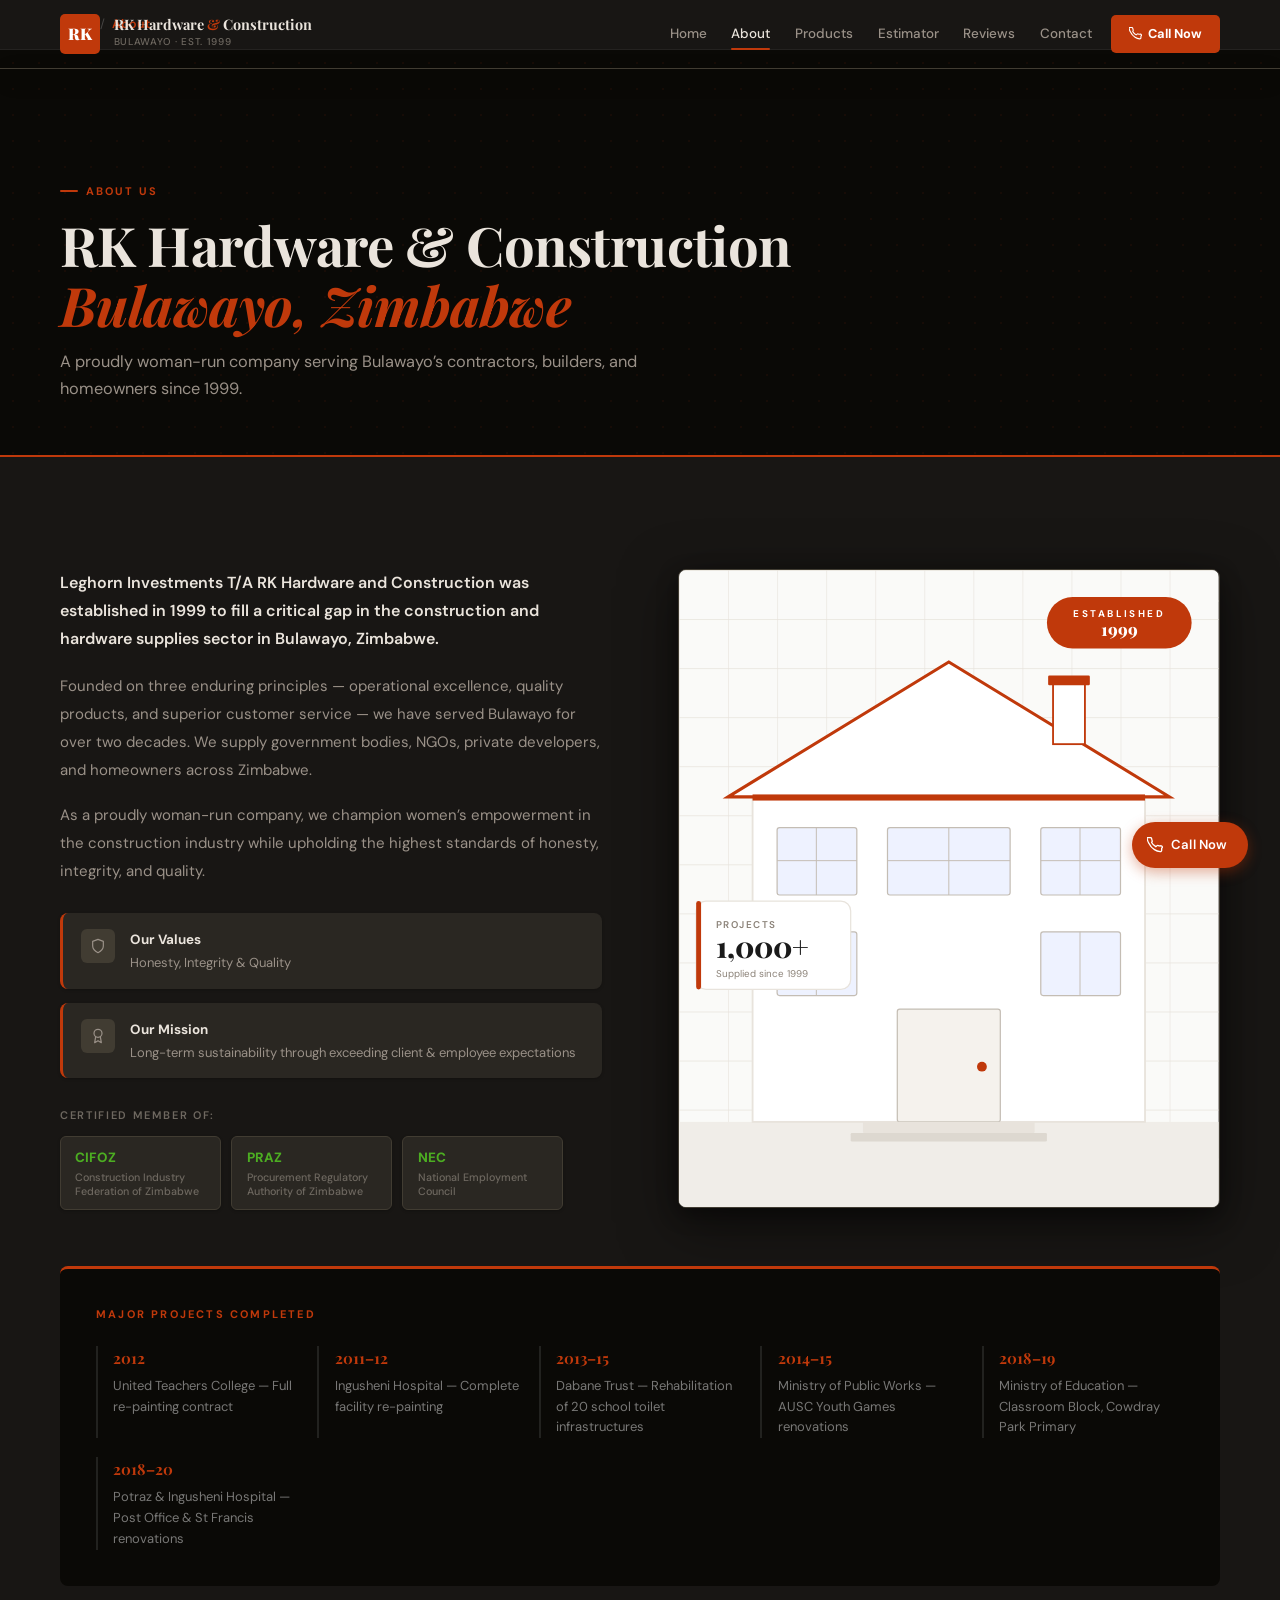
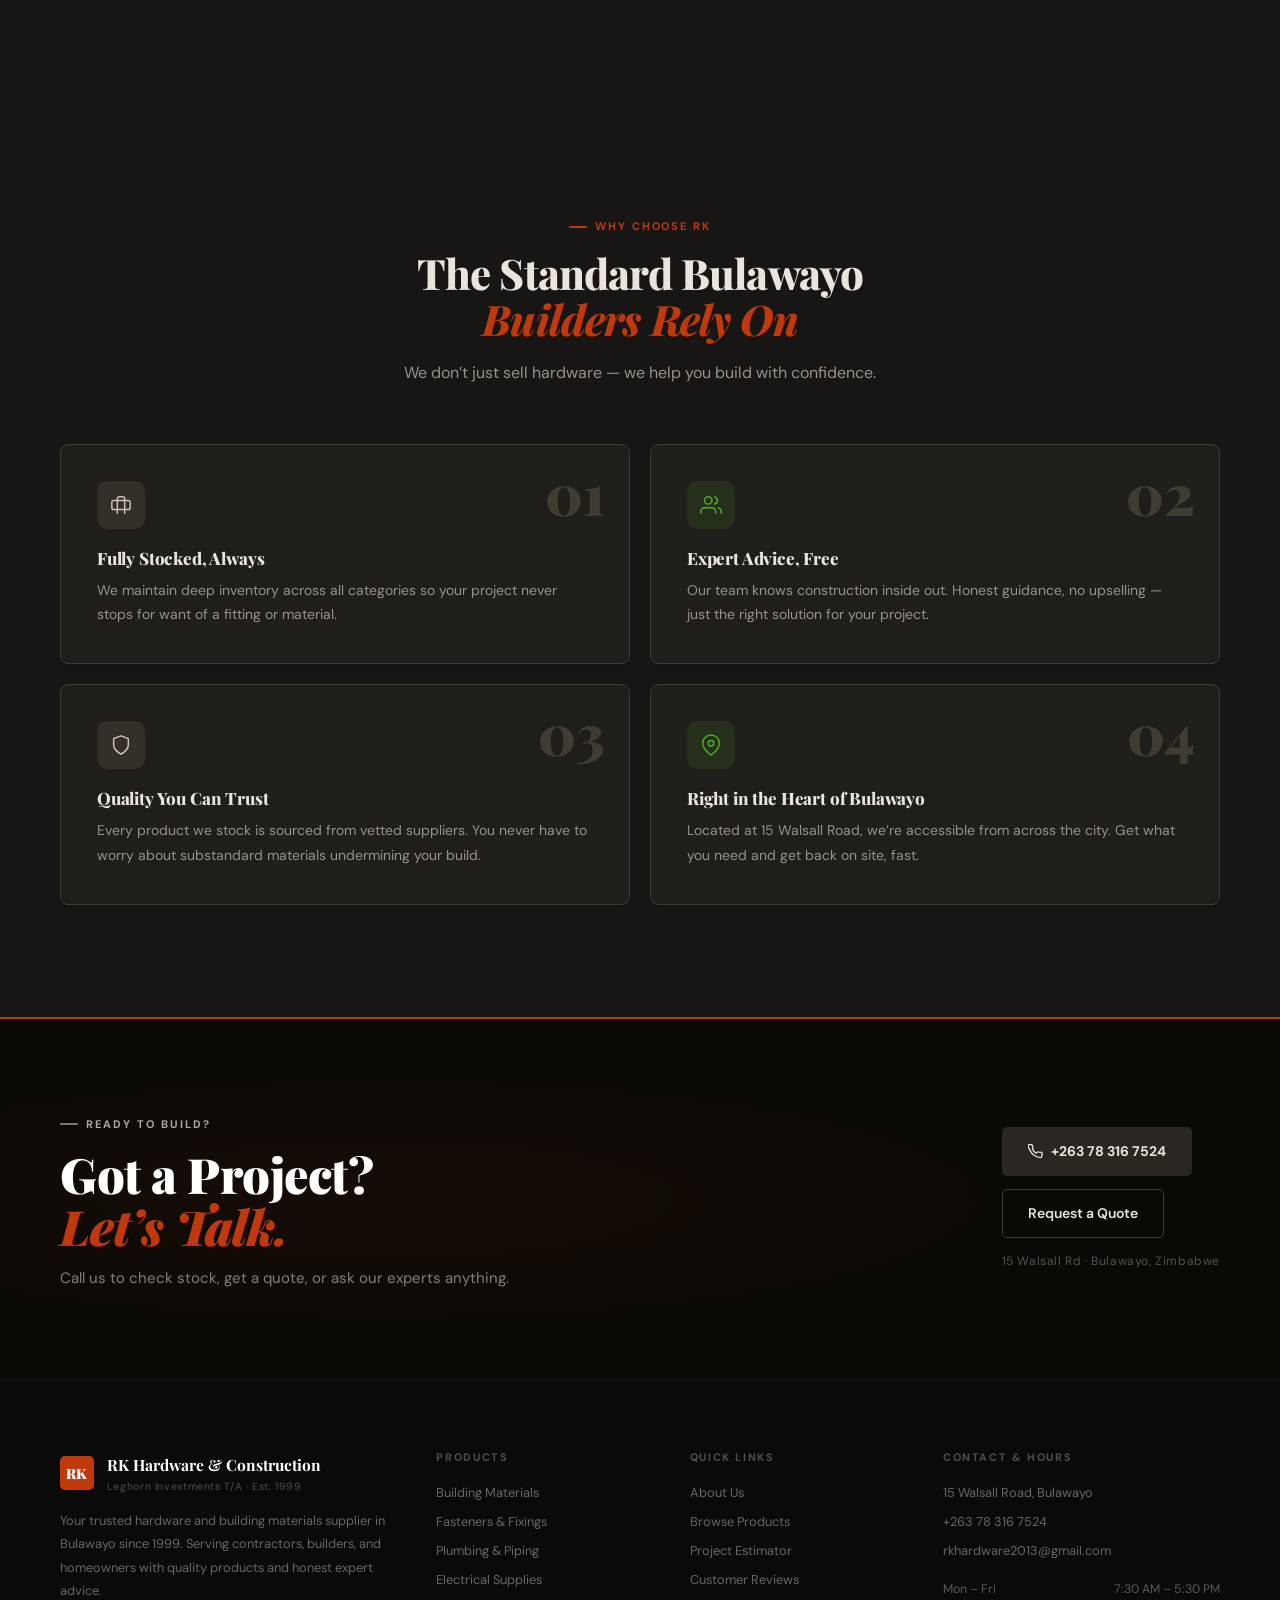
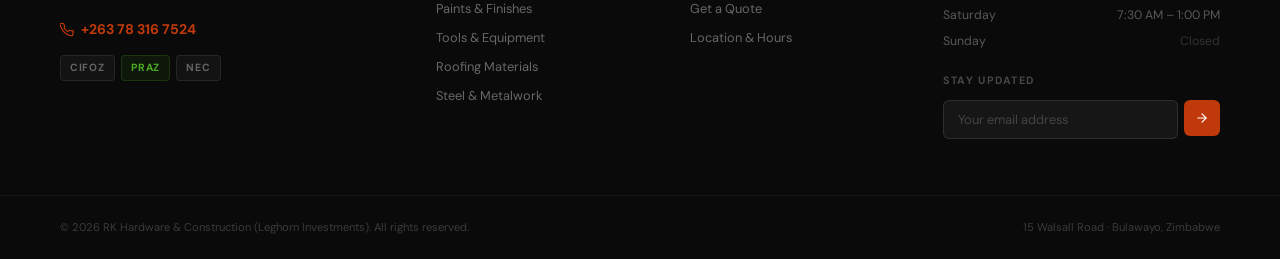
==== about.html @ 84815e79 "Add files via upload" ====
<!DOCTYPE html>
<html lang="en">
<head>
<meta charset="UTF-8">
<meta name="viewport" content="width=device-width, initial-scale=1.0">
<title>About Us | RK Hardware &amp; Construction — Bulawayo</title>
<meta name="description" content="Established in 1999, RK Hardware &amp; Construction is a proudly woman-run hardware supplier serving Bulawayo, Zimbabwe with honesty, integrity, and quality.">
<meta name="keywords" content="RK Hardware history, Leghorn Investments Bulawayo, woman-run hardware Zimbabwe, CIFOZ member, PRAZ registered, Bulawayo construction supplier">
<link rel="canonical" href="https://rkhardware.co.zw/about.html">
<meta name="robots" content="index, follow">
<meta name="theme-color" content="#0A0906">

<meta property="og:title" content="About Us | RK Hardware &amp; Construction">
<meta property="og:description" content="Established in 1999, a proudly woman-run hardware supplier serving Bulawayo with honesty, integrity, and quality.">
<meta property="og:type" content="website">
<meta property="og:url" content="https://rkhardware.co.zw/about.html">
<meta property="og:image" content="https://rkhardware.co.zw/og-image.jpg">
<meta property="og:image:width" content="1200">
<meta property="og:image:height" content="630">
<meta property="og:locale" content="en_ZW">
<meta property="og:site_name" content="RK Hardware &amp; Construction">

<meta name="twitter:card" content="summary_large_image">
<meta name="twitter:title" content="About Us | RK Hardware &amp; Construction">
<meta name="twitter:description" content="Established in 1999, serving Bulawayo with honesty, integrity, and quality.">
<meta name="twitter:image" content="https://rkhardware.co.zw/og-image.jpg">

<meta name="geo.region" content="ZW-BU">
<meta name="geo.placename" content="Bulawayo">
<meta name="geo.position" content="-20.1655;28.5761">
<meta name="ICBM" content="-20.1655, 28.5761">

<link rel="icon" type="image/x-icon" href="favicon.ico">
<link rel="icon" type="image/png" sizes="16x16" href="favicon-16.png">
<link rel="icon" type="image/png" sizes="32x32" href="favicon-32.png">
<link rel="apple-touch-icon" sizes="180x180" href="apple-touch-icon.png">

<link rel="preconnect" href="https://fonts.googleapis.com">
<link rel="preconnect" href="https://fonts.gstatic.com" crossorigin>
<link href="https://fonts.googleapis.com/css2?family=Playfair+Display:ital,wght@0,700;0,800;0,900;1,700&family=DM+Sans:opsz,wght@9..40,400;9..40,500;9..40,600;9..40,700&display=swap" rel="stylesheet">
<link rel="stylesheet" href="styles.css">

<script type="application/ld+json">
{
  "@context": "https://schema.org",
  "@type": "AboutPage",
  "name": "About RK Hardware & Construction",
  "url": "https://rkhardware.co.zw/about.html",
  "mainEntity": {
    "@type": "HomeAndConstructionBusiness",
    "name": "RK Hardware & Construction",
    "foundingDate": "1999",
    "address": { "@type": "PostalAddress", "streetAddress": "15 Walsall Road", "addressLocality": "Bulawayo", "addressCountry": "ZW" }
  }
}
</script>
<script type="application/ld+json">
{
  "@context": "https://schema.org",
  "@type": "BreadcrumbList",
  "itemListElement": [
    { "@type": "ListItem", "position": 1, "name": "Home", "item": "https://rkhardware.co.zw/index.html" },
    { "@type": "ListItem", "position": 2, "name": "About", "item": "https://rkhardware.co.zw/about.html" }
  ]
}
</script>
</head>
<body>

<a href="#main" class="skip-link">Skip to main content</a>
<div class="scroll-progress" id="scrollProgress" aria-hidden="true"></div>

<a href="tel:+263783167524" class="float-btn" id="floatBtn" aria-label="Call RK Hardware">
  <svg viewBox="0 0 24 24" fill="none" stroke="currentColor" stroke-width="2" stroke-linecap="round" stroke-linejoin="round" aria-hidden="true"><path d="M22 16.92v3a2 2 0 01-2.18 2 19.79 19.79 0 01-8.63-3.07A19.5 19.5 0 013.07 9.81a19.79 19.79 0 01-3.07-8.68A2 2 0 012 .9h3a2 2 0 012 1.72c.127.96.361 1.903.7 2.81a2 2 0 01-.45 2.11L6.91 8.27a16 16 0 006.29 6.29l1.63-1.34a2 2 0 012.11-.45c.907.339 1.85.573 2.81.7A2 2 0 0122 16.92z"/></svg>
  <span>Call Now</span>
</a>

<nav id="navbar" aria-label="Main navigation">
  <div class="nav-inner">
    <a href="index.html" class="nav-logo">
      <div class="logo-mark">RK</div>
      <div class="logo-words">
        <span class="logo-name">RK Hardware <em>&amp;</em> Construction</span>
        <span class="logo-sub">Bulawayo &middot; Est. 1999</span>
      </div>
    </a>
    <div class="nav-links" role="list">
      <a href="index.html" class="nav-link">Home</a>
      <a href="about.html" class="nav-link active">About</a>
      <a href="products.html" class="nav-link">Products</a>
      <a href="estimator.html" class="nav-link">Estimator</a>
      <a href="testimonials.html" class="nav-link">Reviews</a>
      <a href="contact.html" class="nav-link">Contact</a>
      <a href="tel:+263783167524" class="nav-call">
        <svg viewBox="0 0 24 24" fill="none" stroke="currentColor" stroke-width="2" stroke-linecap="round" stroke-linejoin="round" aria-hidden="true"><path d="M22 16.92v3a2 2 0 01-2.18 2 19.79 19.79 0 01-8.63-3.07A19.5 19.5 0 013.07 9.81a19.79 19.79 0 01-3.07-8.68A2 2 0 012 .9h3a2 2 0 012 1.72c.127.96.361 1.903.7 2.81a2 2 0 01-.45 2.11L6.91 8.27a16 16 0 006.29 6.29l1.63-1.34a2 2 0 012.11-.45c.907.339 1.85.573 2.81.7A2 2 0 0122 16.92z"/></svg>
        Call Now
      </a>
    </div>
    <button class="hamburger" id="hamburger" aria-label="Open menu" aria-expanded="false">
      <span></span><span></span><span></span>
    </button>
  </div>
  <div class="mobile-menu" id="mobileMenu">
    <a href="index.html" class="mob-link">Home</a>
    <a href="about.html" class="mob-link active">About</a>
    <a href="products.html" class="mob-link">Products</a>
    <a href="estimator.html" class="mob-link">Estimator</a>
    <a href="testimonials.html" class="mob-link">Reviews</a>
    <a href="contact.html" class="mob-link">Contact</a>
    <a href="tel:+263783167524" class="mob-call">
      <svg viewBox="0 0 24 24" fill="none" stroke="currentColor" stroke-width="2" stroke-linecap="round" stroke-linejoin="round" aria-hidden="true"><path d="M22 16.92v3a2 2 0 01-2.18 2 19.79 19.79 0 01-8.63-3.07A19.5 19.5 0 013.07 9.81a19.79 19.79 0 01-3.07-8.68A2 2 0 012 .9h3a2 2 0 012 1.72c.127.96.361 1.903.7 2.81a2 2 0 01-.45 2.11L6.91 8.27a16 16 0 006.29 6.29l1.63-1.34a2 2 0 012.11-.45c.907.339 1.85.573 2.81.7A2 2 0 0122 16.92z"/></svg>
      +263 78 316 7524
    </a>
  </div>
</nav>

<div class="breadcrumb-bar">
  <div class="container">
    <ol class="breadcrumb-list">
      <li><a href="index.html">Home</a></li>
      <li aria-current="page">About</li>
    </ol>
  </div>
</div>

<header class="page-hero">
  <div class="container">
    <div class="sec-tag">About Us</div>
    <h1>RK Hardware &amp; Construction<br><em>Bulawayo, Zimbabwe</em></h1>
    <p>A proudly woman-run company serving Bulawayo&rsquo;s contractors, builders, and homeowners since 1999.</p>
  </div>
</header>

<main id="main">

<section class="section" id="about">
  <div class="container">
    <div class="about-grid">
      <div class="about-text reveal">
        <p class="about-lead">Leghorn Investments T/A RK Hardware and Construction was established in 1999 to fill a critical gap in the construction and hardware supplies sector in Bulawayo, Zimbabwe.</p>
        <p class="about-body">Founded on three enduring principles &mdash; operational excellence, quality products, and superior customer service &mdash; we have served Bulawayo for over two decades. We supply government bodies, NGOs, private developers, and homeowners across Zimbabwe.</p>
        <p class="about-body">As a proudly woman-run company, we champion women&rsquo;s empowerment in the construction industry while upholding the highest standards of honesty, integrity, and quality.</p>
        <div class="about-pills">
          <div class="pill">
            <div class="pill-ico" aria-hidden="true"><svg viewBox="0 0 24 24" fill="none" stroke="currentColor" stroke-width="1.8" stroke-linecap="round" stroke-linejoin="round"><path d="M12 22s8-4 8-10V5l-8-3-8 3v7c0 6 8 10 8 10z"/></svg></div>
            <div><strong>Our Values</strong><span>Honesty, Integrity &amp; Quality</span></div>
          </div>
          <div class="pill">
            <div class="pill-ico" aria-hidden="true"><svg viewBox="0 0 24 24" fill="none" stroke="currentColor" stroke-width="1.8" stroke-linecap="round" stroke-linejoin="round"><circle cx="12" cy="8" r="6"/><path d="M15.477 12.89L17 22l-5-3-5 3 1.523-9.11"/></svg></div>
            <div><strong>Our Mission</strong><span>Long-term sustainability through exceeding client &amp; employee expectations</span></div>
          </div>
        </div>
        <div class="certs">
          <span class="cert-label">Certified Member of:</span>
          <div class="cert-list">
            <div class="cert"><strong>CIFOZ</strong><span>Construction Industry Federation of Zimbabwe</span></div>
            <div class="cert"><strong>PRAZ</strong><span>Procurement Regulatory Authority of Zimbabwe</span></div>
            <div class="cert"><strong>NEC</strong><span>National Employment Council</span></div>
          </div>
        </div>
      </div>
      <div class="about-visual reveal d2" aria-hidden="true">
        <div class="about-graphic">
          <svg viewBox="0 0 440 520" xmlns="http://www.w3.org/2000/svg">
            <defs>
              <pattern id="gp" width="40" height="40" patternUnits="userSpaceOnUse">
                <path d="M40 0L0 0 0 40" fill="none" stroke="#E8E3DC" stroke-width="1"/>
              </pattern>
            </defs>
            <rect width="440" height="520" fill="#FAFAF8" rx="4"/>
            <rect width="440" height="520" fill="url(#gp)"/>
            <rect x="0" y="450" width="440" height="70" fill="#F0EDE8"/>
            <rect x="60" y="185" width="320" height="265" fill="white" stroke="#E8E3DC" stroke-width="1.5"/>
            <polygon points="40,185 220,75 400,185" fill="white" stroke="#C0390B" stroke-width="2.5"/>
            <rect x="60" y="183" width="320" height="5" fill="#C0390B"/>
            <rect x="80" y="210" width="65" height="55" rx="2" fill="#EEF2FF" stroke="#C4BDB4" stroke-width="1"/>
            <line x1="112" y1="210" x2="112" y2="265" stroke="#C4BDB4" stroke-width=".8"/>
            <line x1="80" y1="237" x2="145" y2="237" stroke="#C4BDB4" stroke-width=".8"/>
            <rect x="170" y="210" width="100" height="55" rx="2" fill="#EEF2FF" stroke="#C4BDB4" stroke-width="1"/>
            <line x1="220" y1="210" x2="220" y2="265" stroke="#C4BDB4" stroke-width=".8"/>
            <line x1="170" y1="237" x2="270" y2="237" stroke="#C4BDB4" stroke-width=".8"/>
            <rect x="295" y="210" width="65" height="55" rx="2" fill="#EEF2FF" stroke="#C4BDB4" stroke-width="1"/>
            <line x1="327" y1="210" x2="327" y2="265" stroke="#C4BDB4" stroke-width=".8"/>
            <line x1="295" y1="237" x2="360" y2="237" stroke="#C4BDB4" stroke-width=".8"/>
            <rect x="80" y="295" width="65" height="52" rx="2" fill="#EEF2FF" stroke="#C4BDB4" stroke-width="1"/>
            <line x1="112" y1="295" x2="112" y2="347" stroke="#C4BDB4" stroke-width=".8"/>
            <rect x="295" y="295" width="65" height="52" rx="2" fill="#EEF2FF" stroke="#C4BDB4" stroke-width="1"/>
            <line x1="327" y1="295" x2="327" y2="347" stroke="#C4BDB4" stroke-width=".8"/>
            <rect x="178" y="358" width="84" height="92" rx="2" fill="#F5F2ED" stroke="#C4BDB4" stroke-width="1"/>
            <circle cx="247" cy="405" r="4" fill="#C0390B"/>
            <rect x="150" y="450" width="140" height="9" rx="1" fill="#E8E3DC"/>
            <rect x="140" y="459" width="160" height="7" rx="1" fill="#DDD8D0"/>
            <rect x="305" y="90" width="26" height="52" fill="white" stroke="#C0390B" stroke-width="1.5"/>
            <rect x="301" y="86" width="34" height="8" rx="1" fill="#C0390B"/>
            <g transform="translate(300,22)">
              <rect x="0" y="0" width="118" height="42" rx="21" fill="#C0390B"/>
              <text x="59" y="16" text-anchor="middle" fill="white" font-size="8" font-family="DM Sans,sans-serif" font-weight="700" letter-spacing="2">ESTABLISHED</text>
              <text x="59" y="32" text-anchor="middle" fill="white" font-size="14" font-family="Playfair Display,serif" font-weight="800">1999</text>
            </g>
            <g transform="translate(14,270)">
              <rect x="0" y="0" width="126" height="72" rx="8" fill="white" stroke="#E8E3DC" stroke-width="1"/>
              <rect x="0" y="0" width="4" height="72" rx="2" fill="#C0390B"/>
              <text x="16" y="22" fill="#8B8278" font-size="8" font-family="DM Sans,sans-serif" font-weight="600" letter-spacing="1.2">PROJECTS</text>
              <text x="16" y="46" fill="#1A1A1A" font-size="24" font-family="Playfair Display,serif" font-weight="800">1,000+</text>
              <text x="16" y="62" fill="#8B8278" font-size="8" font-family="DM Sans,sans-serif">Supplied since 1999</text>
            </g>
          </svg>
          <div class="about-border" aria-hidden="true"></div>
        </div>
      </div>
    </div>

    <div class="projects reveal">
      <div class="proj-label">Major Projects Completed</div>
      <div class="proj-grid">
        <div class="proj-item"><div class="proj-yr">2012</div><div class="proj-desc">United Teachers College &mdash; Full re-painting contract</div></div>
        <div class="proj-item"><div class="proj-yr">2011&ndash;12</div><div class="proj-desc">Ingusheni Hospital &mdash; Complete facility re-painting</div></div>
        <div class="proj-item"><div class="proj-yr">2013&ndash;15</div><div class="proj-desc">Dabane Trust &mdash; Rehabilitation of 20 school toilet infrastructures</div></div>
        <div class="proj-item"><div class="proj-yr">2014&ndash;15</div><div class="proj-desc">Ministry of Public Works &mdash; AUSC Youth Games renovations</div></div>
        <div class="proj-item"><div class="proj-yr">2018&ndash;19</div><div class="proj-desc">Ministry of Education &mdash; Classroom Block, Cowdray Park Primary</div></div>
        <div class="proj-item"><div class="proj-yr">2018&ndash;20</div><div class="proj-desc">Potraz &amp; Ingusheni Hospital &mdash; Post Office &amp; St Francis renovations</div></div>
      </div>
    </div>
  </div>
</section>

<!-- WHY US -->
<section class="section" id="why">
  <div class="container">
    <div class="sec-header center">
      <div class="sec-tag">Why Choose RK</div>
      <h2 class="sec-title">The Standard Bulawayo<br><em>Builders Rely On</em></h2>
      <p class="sec-lead" style="margin:0 auto;">We don&rsquo;t just sell hardware &mdash; we help you build with confidence.</p>
    </div>
    <div class="why-grid">
      <div class="why-card reveal">
        <div class="why-num" aria-hidden="true">01</div>
        <div class="why-ico" aria-hidden="true"><svg viewBox="0 0 24 24" fill="none" stroke="currentColor" stroke-width="1.6" stroke-linecap="round" stroke-linejoin="round"><path d="M20 7H4a2 2 0 00-2 2v6a2 2 0 002 2h16a2 2 0 002-2V9a2 2 0 00-2-2z"/><path d="M16 21V5a2 2 0 00-2-2h-4a2 2 0 00-2 2v16"/></svg></div>
        <h3>Fully Stocked, Always</h3>
        <p>We maintain deep inventory across all categories so your project never stops for want of a fitting or material.</p>
      </div>
      <div class="why-card reveal">
        <div class="why-num" aria-hidden="true">02</div>
        <div class="why-ico" aria-hidden="true"><svg viewBox="0 0 24 24" fill="none" stroke="currentColor" stroke-width="1.6" stroke-linecap="round" stroke-linejoin="round"><path d="M17 21v-2a4 4 0 00-4-4H5a4 4 0 00-4 4v2"/><circle cx="9" cy="7" r="4"/><path d="M23 21v-2a4 4 0 00-3-3.87"/><path d="M16 3.13a4 4 0 010 7.75"/></svg></div>
        <h3>Expert Advice, Free</h3>
        <p>Our team knows construction inside out. Honest guidance, no upselling &mdash; just the right solution for your project.</p>
      </div>
      <div class="why-card reveal">
        <div class="why-num" aria-hidden="true">03</div>
        <div class="why-ico" aria-hidden="true"><svg viewBox="0 0 24 24" fill="none" stroke="currentColor" stroke-width="1.6" stroke-linecap="round" stroke-linejoin="round"><path d="M12 22s8-4 8-10V5l-8-3-8 3v7c0 6 8 10 8 10z"/></svg></div>
        <h3>Quality You Can Trust</h3>
        <p>Every product we stock is sourced from vetted suppliers. You never have to worry about substandard materials undermining your build.</p>
      </div>
      <div class="why-card reveal">
        <div class="why-num" aria-hidden="true">04</div>
        <div class="why-ico" aria-hidden="true"><svg viewBox="0 0 24 24" fill="none" stroke="currentColor" stroke-width="1.6" stroke-linecap="round" stroke-linejoin="round"><path d="M21 10c0 7-9 13-9 13s-9-6-9-13a9 9 0 0118 0z"/><circle cx="12" cy="10" r="3"/></svg></div>
        <h3>Right in the Heart of Bulawayo</h3>
        <p>Located at 15 Walsall Road, we&rsquo;re accessible from across the city. Get what you need and get back on site, fast.</p>
      </div>
    </div>
  </div>
</section>

<!-- CTA -->
<section class="cta-band">
  <div class="cta-pattern" aria-hidden="true"></div>
  <div class="container cta-body">
    <div class="cta-words reveal">
      <div class="sec-tag light">Ready to Build?</div>
      <h2 class="cta-title">Got a Project?<br><em>Let&rsquo;s Talk.</em></h2>
      <p>Call us to check stock, get a quote, or ask our experts anything.</p>
    </div>
    <div class="cta-btns reveal d2">
      <a href="tel:+263783167524" class="btn-white">
        <svg viewBox="0 0 24 24" fill="none" stroke="currentColor" stroke-width="2" stroke-linecap="round" stroke-linejoin="round" aria-hidden="true"><path d="M22 16.92v3a2 2 0 01-2.18 2 19.79 19.79 0 01-8.63-3.07A19.5 19.5 0 013.07 9.81a19.79 19.79 0 01-3.07-8.68A2 2 0 012 .9h3a2 2 0 012 1.72c.127.96.361 1.903.7 2.81a2 2 0 01-.45 2.11L6.91 8.27a16 16 0 006.29 6.29l1.63-1.34a2 2 0 012.11-.45c.907.339 1.85.573 2.81.7A2 2 0 0122 16.92z"/></svg>
        +263 78 316 7524
      </a>
      <a href="contact.html#quote" class="btn-outline-w">Request a Quote</a>
      <p class="cta-addr">15 Walsall Rd &middot; Bulawayo, Zimbabwe</p>
    </div>
  </div>
</section>

</main>

<footer class="footer">
  <div class="container footer-grid">
    <div class="footer-brand">
      <div class="footer-logo">
        <div class="logo-mark sm">RK</div>
        <div>
          <div class="footer-name">RK Hardware &amp; Construction</div>
          <div class="footer-sub">Leghorn Investments T/A &middot; Est. 1999</div>
        </div>
      </div>
      <p>Your trusted hardware and building materials supplier in Bulawayo since 1999. Serving contractors, builders, and homeowners with quality products and honest expert advice.</p>
      <a href="tel:+263783167524" class="footer-tel">
        <svg viewBox="0 0 24 24" fill="none" stroke="currentColor" stroke-width="2" stroke-linecap="round" stroke-linejoin="round" aria-hidden="true"><path d="M22 16.92v3a2 2 0 01-2.18 2 19.79 19.79 0 01-8.63-3.07A19.5 19.5 0 013.07 9.81a19.79 19.79 0 01-3.07-8.68A2 2 0 012 .9h3a2 2 0 012 1.72c.127.96.361 1.903.7 2.81a2 2 0 01-.45 2.11L6.91 8.27a16 16 0 006.29 6.29l1.63-1.34a2 2 0 012.11-.45c.907.339 1.85.573 2.81.7A2 2 0 0122 16.92z"/></svg>
        +263 78 316 7524
      </a>
      <div class="footer-badges"><span>CIFOZ</span><span>PRAZ</span><span>NEC</span></div>
    </div>
    <div class="footer-col">
      <h4>Products</h4>
      <ul>
        <li><a href="products.html">Building Materials</a></li><li><a href="products.html">Fasteners &amp; Fixings</a></li><li><a href="products.html">Plumbing &amp; Piping</a></li>
        <li><a href="products.html">Electrical Supplies</a></li><li><a href="products.html">Paints &amp; Finishes</a></li><li><a href="products.html">Tools &amp; Equipment</a></li>
        <li><a href="products.html">Roofing Materials</a></li><li><a href="products.html">Steel &amp; Metalwork</a></li>
      </ul>
    </div>
    <div class="footer-col">
      <h4>Quick Links</h4>
      <ul>
        <li><a href="about.html">About Us</a></li>
        <li><a href="products.html">Browse Products</a></li>
        <li><a href="estimator.html">Project Estimator</a></li>
        <li><a href="testimonials.html">Customer Reviews</a></li>
        <li><a href="contact.html#quote">Get a Quote</a></li>
        <li><a href="contact.html#location">Location &amp; Hours</a></li>
      </ul>
    </div>
    <div class="footer-col">
      <h4>Contact &amp; Hours</h4>
      <ul>
        <li>15 Walsall Road, Bulawayo</li>
        <li><a href="tel:+263783167524">+263 78 316 7524</a></li>
        <li><a href="mailto:rkhardware2013@gmail.com">rkhardware2013@gmail.com</a></li>
      </ul>
      <div class="footer-hours">
        <div><span>Mon &ndash; Fri</span><span>7:30 AM &ndash; 5:30 PM</span></div>
        <div><span>Saturday</span><span>7:30 AM &ndash; 1:00 PM</span></div>
        <div><span>Sunday</span><span class="closed">Closed</span></div>
      </div>
      <div class="newsletter">
        <h5>Stay Updated</h5>
        <div class="nl-form" id="nlForm">
          <input type="email" id="nlInput" placeholder="Your email address" aria-label="Email for updates" autocomplete="email">
          <button type="button" id="nlBtn" aria-label="Subscribe">
            <svg viewBox="0 0 24 24" fill="none" stroke="currentColor" stroke-width="2" stroke-linecap="round" stroke-linejoin="round" aria-hidden="true"><line x1="5" y1="12" x2="19" y2="12"/><polyline points="12 5 19 12 12 19"/></svg>
          </button>
        </div>
        <div class="nl-success" id="nlSuccess">
          <svg viewBox="0 0 24 24" fill="none" stroke="currentColor" stroke-width="2.5" stroke-linecap="round" stroke-linejoin="round" aria-hidden="true"><polyline points="20 6 9 17 4 12"/></svg>
          Thank you! We&rsquo;ll be in touch.
        </div>
      </div>
    </div>
  </div>
  <div class="footer-base">
    <div class="container footer-base-row">
      <span>&copy; 2026 RK Hardware &amp; Construction (Leghorn Investments). All rights reserved.</span>
      <span>15 Walsall Road &middot; Bulawayo, Zimbabwe</span>
    </div>
  </div>
</footer>

<script src="main.js"></script>
</body>
</html>
---- styles.css ----
/* =====================================================
   RK HARDWARE & CONSTRUCTION — styles.css
   Full dark theme — near-black throughout
   ===================================================== */

*,*::before,*::after{box-sizing:border-box;margin:0;padding:0}

:root{
  /* ── Dark scale (near-black foundation) ── */
  --g50:  #111010;
  --g100: #181614;
  --g150: #201E1B;
  --g200: #2A2722;
  --g250: #353027;
  --g300: #413C32;
  --g400: #6E6860;
  --g500: #9A9188;
  --g700: #C8C2BA;

  --black: #0A0906;
  --ink:   #EAE4DC;
  --white: #FFFFFF;

  --red:        #C0390B;
  --red-hover:  #A83009;
  --red-active: #8C2708;

  --green:      #4CAD22;
  --green-pale: rgba(76,173,34,.12);

  --sh-xs: 0 1px 3px rgba(0,0,0,.25);
  --sh-sm: 0 2px 8px rgba(0,0,0,.3),0 1px 3px rgba(0,0,0,.2);
  --sh-md: 0 4px 20px rgba(0,0,0,.4),0 2px 8px rgba(0,0,0,.25);
  --sh-lg: 0 8px 32px rgba(0,0,0,.45),0 3px 12px rgba(0,0,0,.3);
  --sh-xl: 0 16px 56px rgba(0,0,0,.5),0 6px 20px rgba(0,0,0,.35);

  --ff:  'Playfair Display',Georgia,serif;
  --fs:  'DM Sans',system-ui,-apple-system,sans-serif;

  --ease: cubic-bezier(.22,1,.36,1);
  --sp:   clamp(72px,9vw,112px);
  --nav:  68px;
  --w:    1240px;
  --r:    8px;
}

html{scroll-behavior:smooth;scroll-padding-top:var(--nav);font-size:16px;-webkit-font-smoothing:antialiased;-moz-osx-font-smoothing:grayscale}
body{font-family:var(--fs);background:var(--g100);color:var(--g700);overflow-x:hidden;line-height:1.65}
img,svg{display:block;max-width:100%}
a{color:inherit;text-decoration:none}
button{font-family:var(--fs);cursor:pointer}
h1,h2,h3,h4{font-family:var(--ff);color:var(--ink);line-height:1.1;letter-spacing:-.01em}
.container{max-width:var(--w);margin:0 auto;padding:0 clamp(1.25rem,5vw,2.5rem)}

.scroll-progress{position:fixed;top:0;left:0;height:2px;width:0;z-index:9999;background:var(--red);pointer-events:none;transition:width .1s linear}

.float-btn{position:fixed;bottom:2rem;right:2rem;z-index:800;display:flex;align-items:center;gap:.5rem;padding:.75rem 1.3rem .75rem .95rem;background:var(--red);color:var(--white);border-radius:50px;font-size:.82rem;font-weight:600;letter-spacing:.01em;box-shadow:0 4px 14px rgba(192,57,11,.4);transition:background .2s,transform .2s var(--ease),box-shadow .2s,opacity .3s;white-space:nowrap}
.float-btn svg{width:16px;height:16px;flex-shrink:0}
.float-btn:hover{background:var(--red-hover);transform:translateY(-2px);box-shadow:0 6px 22px rgba(192,57,11,.5)}
.float-btn.hidden{opacity:0;pointer-events:none;transform:translateY(6px)}

#navbar{position:fixed;top:0;left:0;right:0;z-index:700;transition:background .3s var(--ease),border-color .3s,box-shadow .3s;border-bottom:1px solid transparent}
#navbar.scrolled{background:rgba(16,14,12,.96);backdrop-filter:blur(14px);-webkit-backdrop-filter:blur(14px);border-bottom-color:var(--g300);box-shadow:0 1px 0 rgba(0,0,0,.4),0 4px 20px rgba(0,0,0,.4)}
.nav-inner{max-width:var(--w);margin:0 auto;padding:0 clamp(1.25rem,5vw,2.5rem);height:var(--nav);display:flex;align-items:center;gap:1.5rem}
.nav-logo{display:flex;align-items:center;gap:.85rem;flex-shrink:0}
.logo-mark{width:40px;height:40px;background:var(--red);color:var(--white);font-family:var(--ff);font-weight:900;font-size:1rem;letter-spacing:.02em;display:flex;align-items:center;justify-content:center;border-radius:5px;flex-shrink:0}
.logo-mark.sm{width:34px;height:34px;font-size:.88rem}
.logo-words{display:flex;flex-direction:column;gap:1px}
.logo-name{font-family:var(--ff);font-size:.9rem;font-weight:700;color:var(--ink);line-height:1.1}
.logo-name em{font-style:normal;color:var(--red)}
.logo-sub{font-size:.62rem;color:var(--g400);font-weight:500;letter-spacing:.07em;text-transform:uppercase}
.nav-links{display:flex;align-items:center;gap:.1rem;margin-left:auto}
.nav-link{padding:.48rem .72rem;font-size:.84rem;font-weight:500;color:var(--g500);border-radius:4px;position:relative;transition:color .18s}
.nav-link::after{content:'';position:absolute;bottom:3px;left:.72rem;right:.72rem;height:2px;background:var(--red);transform:scaleX(0);transform-origin:left;transition:transform .22s var(--ease);border-radius:1px}
.nav-link:hover,.nav-link.active{color:var(--ink)}
.nav-link:hover::after,.nav-link.active::after{transform:scaleX(1)}
.nav-call{display:flex;align-items:center;gap:.4rem;padding:.52rem 1.1rem;background:var(--red);color:var(--white);font-size:.8rem;font-weight:700;border-radius:5px;margin-left:.4rem;transition:background .2s,transform .18s}
.nav-call svg{width:13px;height:13px;flex-shrink:0}
.nav-call:hover{background:var(--red-hover);transform:translateY(-1px)}

.hamburger{display:none;flex-direction:column;justify-content:center;gap:5px;background:none;border:none;padding:.4rem;margin-left:auto;width:38px;height:38px}
.hamburger span{display:block;width:22px;height:2px;background:var(--ink);border-radius:2px;transition:transform .28s var(--ease),opacity .2s;transform-origin:center}
.hamburger.open span:nth-child(1){transform:translateY(7px) rotate(45deg)}
.hamburger.open span:nth-child(2){opacity:0}
.hamburger.open span:nth-child(3){transform:translateY(-7px) rotate(-45deg)}

.mobile-menu{display:flex;flex-direction:column;gap:.15rem;padding:0 clamp(1.25rem,5vw,2.5rem);background:var(--g150);border-top:1px solid var(--g300);max-height:0;overflow:hidden;box-shadow:0 8px 24px rgba(0,0,0,.4);transition:max-height .38s var(--ease),padding .38s var(--ease)}
.mobile-menu.open{max-height:520px;padding:1rem clamp(1.25rem,5vw,2.5rem) 1.5rem}
.mob-link{padding:.7rem 1rem;font-weight:500;color:var(--g700);border-radius:5px;transition:background .15s,color .15s}
.mob-link:hover{background:var(--g200);color:var(--ink)}
.mob-call{display:flex;align-items:center;gap:.5rem;margin-top:.5rem;padding:.85rem 1rem;background:var(--red);color:var(--white);font-weight:700;border-radius:5px;font-size:.9rem;transition:background .2s}
.mob-call svg{width:15px;height:15px;flex-shrink:0}
.mob-call:hover{background:var(--red-hover)}

.section{padding:var(--sp) 0;background:var(--g100)}

.sec-tag{display:inline-flex;align-items:center;gap:.5rem;font-family:var(--fs);font-size:.6875rem;letter-spacing:.18em;text-transform:uppercase;color:var(--red);font-weight:700;margin-bottom:.9rem}
.sec-tag::before{content:'';display:inline-block;width:18px;height:2px;background:var(--red);border-radius:2px;flex-shrink:0}
.sec-tag.light{color:rgba(255,255,255,.65)}
.sec-tag.light::before{background:rgba(255,255,255,.45)}

.sec-title{font-size:clamp(1.875rem,3.4vw,2.625rem);font-weight:800;color:var(--ink);margin-bottom:1rem;line-height:1.1;letter-spacing:-.02em}
.sec-title em{font-style:italic;color:var(--red)}
.sec-lead{font-size:1.0rem;color:var(--g500);line-height:1.82;max-width:540px;font-weight:400}
.sec-header{margin-bottom:3.5rem}
.sec-header.center{text-align:center}
.sec-header.center .sec-tag{justify-content:center}
.sec-header.center .sec-lead{margin:0 auto}
.sec-header.two-col{display:flex;align-items:flex-start;gap:clamp(2rem,5vw,5rem);flex-wrap:wrap}
.sec-header.two-col > div{flex-shrink:0;min-width:220px}
.sec-header.two-col .sec-lead{padding-top:2.5rem;flex:1;margin:0}

.btn-red{display:inline-flex;align-items:center;gap:.5rem;padding:13px 26px;background:var(--red);color:var(--white);font-family:var(--fs);font-weight:600;font-size:.875rem;letter-spacing:.01em;border-radius:5px;border:none;white-space:nowrap;transition:background .2s,transform .15s}
.btn-red svg{width:15px;height:15px;flex-shrink:0}
.btn-red:hover{background:var(--red-hover);transform:translateY(-1px)}
.btn-red:active{background:var(--red-active);transform:translateY(0)}

.btn-ghost{display:inline-flex;align-items:center;gap:.4rem;padding:12px 25px;background:transparent;color:var(--ink);font-family:var(--fs);font-weight:600;font-size:.875rem;border-radius:5px;border:1.5px solid var(--g300);white-space:nowrap;transition:border-color .2s,background .2s,color .2s,transform .15s}
.btn-ghost svg{width:14px;height:14px;flex-shrink:0}
.btn-ghost:hover{border-color:var(--g500);background:var(--g200);color:var(--ink);transform:translateY(-1px)}

.btn-green{display:inline-flex;align-items:center;gap:.5rem;padding:13px 26px;background:var(--green);color:var(--white);font-family:var(--fs);font-weight:700;font-size:.875rem;border-radius:5px;border:none;white-space:nowrap;transition:background .2s,transform .15s}
.btn-green svg{width:15px;height:15px;flex-shrink:0}
.btn-green:hover{background:#3D9019;transform:translateY(-1px)}

.btn-white{display:inline-flex;align-items:center;gap:.5rem;padding:13px 26px;background:var(--g200);color:var(--ink);font-family:var(--fs);font-weight:700;font-size:.875rem;border-radius:5px;border:none;white-space:nowrap;transition:background .2s,transform .15s}
.btn-white svg{width:15px;height:15px;flex-shrink:0}
.btn-white:hover{background:var(--g300);transform:translateY(-1px)}

.btn-outline-w{display:inline-flex;align-items:center;gap:.4rem;padding:12px 25px;background:transparent;color:var(--ink);font-family:var(--fs);font-weight:600;font-size:.875rem;border-radius:5px;border:1.5px solid var(--g300);white-space:nowrap;transition:border-color .2s,background .2s,transform .15s}
.btn-outline-w svg{width:14px;height:14px;flex-shrink:0}
.btn-outline-w:hover{border-color:var(--g500);background:var(--g200);transform:translateY(-1px)}

.reveal{opacity:0;transform:translateY(20px);transition:opacity .6s var(--ease),transform .6s var(--ease)}
.reveal.visible{opacity:1;transform:translateY(0)}
.d1{transition-delay:.08s}.d2{transition-delay:.16s}.d3{transition-delay:.24s}.d4{transition-delay:.36s}

.hero{min-height:100svh;padding-top:var(--nav);background:var(--g50);position:relative;overflow:hidden;display:flex;align-items:center}
.hero-grid{position:absolute;inset:0;pointer-events:none;background-image:radial-gradient(circle,rgba(255,255,255,.035) 1px,transparent 1px);background-size:40px 40px}
.hero-body{display:grid;grid-template-columns:1fr 1fr;gap:clamp(2rem,5vw,5rem);align-items:center;padding-top:clamp(2rem,4vh,4rem);padding-bottom:clamp(3rem,6vh,5rem);position:relative;z-index:1}
.hero-badge{display:inline-flex;align-items:center;gap:.6rem;padding:.42rem 1rem;background:var(--g200);border:1px solid var(--g300);border-radius:100px;font-size:.72rem;font-weight:600;color:var(--g700);letter-spacing:.04em;margin-bottom:1.5rem}
.badge-pulse{width:7px;height:7px;background:var(--green);border-radius:50%;flex-shrink:0;box-shadow:0 0 0 3px rgba(76,173,34,.2);animation:pulse 2.4s ease-in-out infinite}
@keyframes pulse{0%,100%{box-shadow:0 0 0 3px rgba(76,173,34,.18)}50%{box-shadow:0 0 0 6px rgba(76,173,34,.05)}}
.hero-title{font-size:clamp(2.4rem,4.6vw,4.5rem);font-weight:900;line-height:1.04;letter-spacing:-.025em;color:var(--ink);margin-bottom:1.25rem}
.hero-title em{font-style:italic;color:var(--red)}
.hero-desc{font-size:1.0rem;color:var(--g500);line-height:1.85;max-width:460px;margin-bottom:2rem}
.hero-btns{display:flex;flex-wrap:wrap;gap:.75rem;margin-bottom:2.75rem}
.hero-stats{display:flex;align-items:center;gap:2rem;flex-wrap:wrap;padding-top:2.25rem;border-top:1px solid var(--g300)}
.hstat{display:flex;flex-direction:column;gap:4px}
.hstat strong{font-family:var(--ff);font-size:1.875rem;font-weight:800;color:var(--ink);line-height:1}
.hstat span{font-size:.6875rem;text-transform:uppercase;letter-spacing:.1em;color:var(--g400);font-weight:600}
.hstat-div{width:1px;height:36px;background:var(--g300);flex-shrink:0}

.hero-right{position:relative;display:flex;justify-content:center;align-items:center}
.card-stack{position:relative;width:320px;height:400px}
.card{position:absolute;background:var(--g200);border:1px solid var(--g300);border-radius:var(--r);padding:1.4rem;box-shadow:var(--sh-lg)}
.card-back{right:-18px;top:10px;width:200px;z-index:1;background:var(--g150);border-color:var(--g300);display:flex;flex-direction:column;align-items:center;gap:.7rem;padding:1.3rem}
.card-back .card-ico svg{width:30px;height:30px;color:var(--g400)}
.card-back span{font-size:.78rem;font-weight:600;color:var(--g700);text-align:center}
.card-mid{left:-8px;bottom:28px;width:190px;z-index:2;background:var(--g150);border-color:var(--g300);display:flex;flex-direction:column;align-items:center;gap:.6rem;padding:1.1rem}
.card-mid .card-ico svg{width:28px;height:28px;color:var(--g500)}
.card-mid span{font-size:.76rem;font-weight:600;color:var(--g700);text-align:center}
.card-front{top:50%;left:50%;transform:translate(-50%,-50%);width:260px;z-index:3;padding:1.75rem}
.card-tag{display:inline-flex;align-items:center;gap:.28rem;padding:.22rem .65rem;background:var(--green-pale);color:var(--green);font-size:.65rem;font-weight:700;border-radius:100px;letter-spacing:.06em;text-transform:uppercase;margin-bottom:.9rem}
.card-tag::before{content:'';width:5px;height:5px;background:var(--green);border-radius:50%;flex-shrink:0}
.card-hero-ico{margin-bottom:.9rem}
.card-hero-ico svg{width:44px;height:44px;color:var(--red)}
.card-front h3{font-size:1.0rem;font-weight:800;color:var(--ink);line-height:1.2;margin-bottom:.5rem}
.card-front p{font-size:.8rem;color:var(--g500);line-height:1.65;margin-bottom:1.2rem}
.card-foot{display:flex;align-items:center;justify-content:space-between;padding-top:.9rem;border-top:1px solid var(--g300)}
.card-foot span{font-size:.7rem;color:var(--g400);font-weight:500}
.card-foot a{font-size:.78rem;font-weight:700;color:var(--red);transition:letter-spacing .15s}
.card-foot a:hover{letter-spacing:.02em}

.hero-scroll{position:absolute;bottom:1.8rem;left:50%;transform:translateX(-50%);display:flex;flex-direction:column;align-items:center;gap:.45rem;opacity:.3;pointer-events:none}
.hero-scroll span{font-size:.62rem;letter-spacing:.18em;text-transform:uppercase;color:var(--g400);white-space:nowrap}
.scroll-bar{width:1px;height:32px;background:linear-gradient(to bottom,var(--g400),transparent);animation:sdrop 2s ease-in-out infinite}
@keyframes sdrop{0%{transform:scaleY(0);transform-origin:top;opacity:0}30%{opacity:1}100%{transform:scaleY(1);transform-origin:top;opacity:0}}

.ticker{background:var(--black);border-top:2px solid var(--red);overflow:hidden}
.ticker-track{overflow:hidden}
.ticker-row{display:flex;width:max-content;animation:ticker 34s linear infinite}
@keyframes ticker{from{transform:translateX(0)}to{transform:translateX(-50%)}}
.ticker-row span{display:inline-flex;align-items:center;gap:.6rem;padding:.88rem 1.8rem;font-size:.71rem;font-weight:600;color:rgba(255,255,255,.45);white-space:nowrap;letter-spacing:.05em;text-transform:uppercase;border-right:1px solid rgba(255,255,255,.06)}
.ticker-row svg{width:13px;height:13px;flex-shrink:0;color:var(--red)}

.about-grid{display:grid;grid-template-columns:1fr 1fr;gap:clamp(3rem,6vw,7rem);align-items:start;margin-bottom:3.5rem}
.about-lead{font-size:1.0rem;font-weight:600;color:var(--ink);line-height:1.75;margin-bottom:1.2rem}
.about-body{font-size:.9375rem;color:var(--g500);line-height:1.88;margin-bottom:1rem}

.about-pills{display:flex;flex-direction:column;gap:.85rem;margin:1.75rem 0}
.pill{display:flex;align-items:flex-start;gap:.95rem;padding:1rem 1.1rem;background:var(--g200);border-radius:var(--r);border-left:3px solid var(--red);box-shadow:var(--sh-xs)}
.pill-ico{width:34px;height:34px;flex-shrink:0;display:flex;align-items:center;justify-content:center;background:var(--g300);border-radius:6px}
.pill-ico svg{width:16px;height:16px;color:var(--g500)}
.pill > div:last-child{display:flex;flex-direction:column;gap:2px}
.pill strong{font-size:.84rem;font-weight:700;color:var(--ink)}
.pill span{font-size:.8125rem;color:var(--g500);line-height:1.5}

.certs{margin-top:1.75rem}
.cert-label{font-size:.6875rem;text-transform:uppercase;letter-spacing:.15em;color:var(--g400);font-weight:600;display:block;margin-bottom:.7rem}
.cert-list{display:flex;gap:.65rem;flex-wrap:wrap}
.cert{display:flex;flex-direction:column;gap:2px;padding:.65rem .9rem;background:var(--g200);border:1px solid var(--g300);border-radius:6px;box-shadow:var(--sh-xs)}
.cert strong{font-size:.84rem;font-weight:800;color:var(--green)}
.cert span{font-size:.67rem;color:var(--g400);font-weight:500;line-height:1.3;max-width:130px}

.about-visual{position:relative}
.about-graphic{position:relative;border-radius:var(--r);overflow:hidden;border:1px solid var(--g300);box-shadow:var(--sh-xl)}
.about-graphic svg{width:100%;height:auto}
.about-border{position:absolute;bottom:-10px;right:-10px;width:calc(100% - 20px);height:calc(100% - 20px);border:2px solid var(--g300);border-radius:var(--r);pointer-events:none;z-index:-1}

.projects{background:var(--black);border-radius:var(--r);padding:2.25rem;border-top:3px solid var(--red)}
.proj-label{font-size:.6875rem;text-transform:uppercase;letter-spacing:.2em;color:var(--red);font-weight:700;margin-bottom:1.4rem}
.proj-grid{display:grid;grid-template-columns:repeat(auto-fit,minmax(200px,1fr));gap:1.2rem}
.proj-item{border-left:2px solid rgba(255,255,255,.1);padding-left:.95rem}
.proj-yr{font-family:var(--ff);font-size:.95rem;font-weight:700;color:var(--red);margin-bottom:.3rem}
.proj-desc{font-size:.8125rem;color:rgba(255,255,255,.45);line-height:1.6}

.products-grid{display:grid;grid-template-columns:repeat(3,1fr);gap:1.25rem;margin-bottom:2rem}
.prod-card{background:var(--g150);border:1px solid var(--g300);border-radius:var(--r);overflow:hidden;display:flex;flex-direction:column;box-shadow:var(--sh-xs);transition:border-color .22s,box-shadow .22s,transform .22s var(--ease)}
.prod-card:hover{border-color:var(--g400);box-shadow:var(--sh-md);transform:translateY(-2px)}

.prod-dark{background:var(--black);border-color:var(--black);border-top:3px solid var(--red)}
.prod-dark h3{color:var(--ink)}
.prod-dark p{color:rgba(255,255,255,.48)}
.prod-dark .prod-tags span{background:rgba(255,255,255,.06);color:rgba(255,255,255,.45);border-color:rgba(255,255,255,.09)}
.prod-dark .prod-link{color:var(--red);border-top-color:rgba(255,255,255,.08)}
.prod-dark:hover{border-color:var(--black);box-shadow:0 8px 28px rgba(0,0,0,.5);transform:translateY(-2px)}

.prod-inner{padding:1.5rem;flex:1}
.prod-ico{width:44px;height:44px;background:var(--g250);border-radius:var(--r);display:flex;align-items:center;justify-content:center;margin-bottom:1.1rem}
.prod-ico svg{width:22px;height:22px;color:var(--g500)}
.prod-dark .prod-ico{background:rgba(255,255,255,.07)}
.prod-dark .prod-ico svg{color:rgba(255,255,255,.5)}
.prod-card h3{font-size:.9375rem;font-weight:700;margin-bottom:.5rem;color:var(--ink);line-height:1.3}
.prod-card p{font-size:.8125rem;color:var(--g500);line-height:1.7;margin-bottom:.9rem}
.prod-tags{display:flex;flex-wrap:wrap;gap:.3rem}
.prod-tags span{font-size:.6875rem;font-weight:600;padding:.2rem .5rem;border-radius:100px;background:var(--g250);border:1px solid var(--g300);color:var(--g500);letter-spacing:.02em}

.prod-link{display:inline-flex;align-items:center;gap:5px;padding:.85rem 1.5rem;border-top:1px solid var(--g300);font-size:.8125rem;font-weight:700;color:var(--red);transition:gap .15s,padding-left .15s,background .15s}
.prod-link svg{width:12px;height:12px;flex-shrink:0}
.prod-link:hover{gap:9px;padding-left:1.75rem;background:rgba(192,57,11,.1)}

.prod-cta{display:flex;align-items:center;justify-content:center;flex-direction:column;gap:1rem;text-align:center;padding:2.25rem;background:var(--g150);border-radius:var(--r);border:1px solid var(--g300)}
.prod-cta p{color:var(--g500);font-size:.9375rem}

.brands-bar{padding:2.5rem 0;background:var(--g50);border-top:1px solid var(--g300);border-bottom:1px solid var(--g300)}
.brands-lbl{text-align:center;font-size:.6875rem;letter-spacing:.18em;text-transform:uppercase;color:var(--g400);font-weight:700;margin-bottom:1.75rem}
.brands-row{display:flex;align-items:center;justify-content:center;flex-wrap:wrap;gap:1.5rem 3rem}
.brand{display:flex;flex-direction:column;align-items:center;gap:.5rem;opacity:.4;transition:opacity .2s}
.brand:hover{opacity:.85}
.brand-circle{width:44px;height:44px;border-radius:50%;background:var(--g250);border:1px solid var(--g300);color:var(--g700);display:flex;align-items:center;justify-content:center;font-family:var(--ff);font-weight:900;font-size:1.05rem}
.brand span{font-size:.6875rem;font-weight:700;letter-spacing:.06em;text-transform:uppercase;color:var(--g400)}

.est-wrap{background:var(--g150);border:1px solid var(--g300);border-radius:12px;overflow:hidden;box-shadow:var(--sh-md)}
.est-tabs{display:flex;border-bottom:1px solid var(--g300);background:var(--g100);overflow-x:auto;scrollbar-width:none}
.est-tabs::-webkit-scrollbar{display:none}
.est-tab{display:flex;align-items:center;gap:.5rem;padding:1.05rem 1.5rem;background:none;border:none;border-bottom:2px solid transparent;font-size:.84rem;font-weight:600;color:var(--g400);white-space:nowrap;flex-shrink:0;cursor:pointer;transition:color .18s,border-color .18s,background .18s;margin-bottom:-1px}
.est-tab svg{width:16px;height:16px;flex-shrink:0}
.est-tab:hover{color:var(--ink);background:var(--g200)}
.est-tab.active{color:var(--red);border-bottom-color:var(--red);background:var(--g150)}

.est-panel{display:none;padding:1.75rem}
.est-panel.active{display:block}
.est-layout{display:grid;grid-template-columns:1fr 1fr;gap:1.75rem}

.est-rooms{display:flex;flex-direction:column;gap:.85rem;margin-bottom:.85rem}
.est-room{background:var(--g200);border:1px solid var(--g300);border-radius:var(--r);padding:1rem;animation:roomIn .28s var(--ease)}
@keyframes roomIn{from{opacity:0;transform:translateY(-6px)}to{opacity:1;transform:translateY(0)}}
.est-room-head{display:flex;align-items:center;justify-content:space-between;margin-bottom:.75rem}
.room-num{font-size:.72rem;font-weight:700;color:var(--g700);text-transform:uppercase;letter-spacing:.08em}
.rm-del{background:none;border:none;color:var(--g400);width:26px;height:26px;display:flex;align-items:center;justify-content:center;border-radius:4px;cursor:pointer;transition:background .15s,color .15s}
.rm-del:hover{background:rgba(192,57,11,.15);color:var(--red)}
.rm-del svg{width:13px;height:13px}
.est-fields{display:grid;grid-template-columns:1fr 1fr;gap:.75rem}
.est-field{display:flex;flex-direction:column;gap:.35rem}
.est-field label{font-size:.75rem;font-weight:600;color:var(--g700)}
.est-inp{padding:11px 14px;background:var(--g250);border:1.5px solid var(--g300);border-radius:6px;font-family:var(--fs);font-size:.9rem;color:var(--ink);width:100%;transition:border-color .18s,box-shadow .18s;-moz-appearance:textfield}
.est-inp::-webkit-outer-spin-button,.est-inp::-webkit-inner-spin-button{-webkit-appearance:none;margin:0}
.est-inp::placeholder{color:var(--g400)}
.est-inp:focus{outline:none;border-color:var(--red);box-shadow:0 0 0 3px rgba(192,57,11,.1);background:var(--g200)}

.est-add{display:flex;align-items:center;justify-content:center;gap:.5rem;width:100%;padding:.65rem 1rem;background:none;border:1.5px dashed var(--g300);border-radius:var(--r);font-size:.8125rem;font-weight:600;color:var(--g400);cursor:pointer;transition:border-color .18s,color .18s,background .18s}
.est-add svg{width:16px;height:16px;flex-shrink:0}
.est-add:hover{border-color:var(--red);color:var(--red);background:rgba(192,57,11,.08)}

.est-results{background:var(--g200);border:1px solid var(--g300);border-radius:var(--r);padding:1.25rem;display:flex;flex-direction:column;gap:.85rem;min-height:200px}
.est-placeholder{display:flex;flex-direction:column;align-items:center;justify-content:center;text-align:center;gap:.9rem;flex:1;padding:1.5rem}
.est-placeholder svg{width:44px;height:44px;color:var(--g300)}
.est-placeholder p{font-size:.8125rem;color:var(--g400);line-height:1.65;max-width:190px}

.res-total{background:var(--black);border-radius:var(--r);padding:1.1rem 1.2rem;animation:resIn .28s var(--ease)}
.res-total .rt-lbl{font-size:.6875rem;text-transform:uppercase;letter-spacing:.12em;color:rgba(255,255,255,.4);font-weight:600;margin-bottom:.3rem}
.res-total .rt-val{font-family:var(--ff);font-size:2rem;font-weight:800;color:var(--white);line-height:1}
.res-total .rt-val span{font-size:1rem;color:var(--red);margin-left:2px}

.res-item{background:var(--g250);border:1px solid var(--g300);border-radius:var(--r);padding:.9rem 1.05rem;display:flex;align-items:center;gap:.85rem;box-shadow:var(--sh-xs);animation:resIn .28s var(--ease)}
@keyframes resIn{from{opacity:0;transform:translateY(4px)}to{opacity:1;transform:translateY(0)}}
.ri-ico{width:36px;height:36px;background:var(--g300);border-radius:7px;display:flex;align-items:center;justify-content:center;flex-shrink:0}
.ri-ico svg{width:17px;height:17px;color:var(--g500)}
.ri-lbl{font-size:.6875rem;color:var(--g400);font-weight:600;text-transform:uppercase;letter-spacing:.08em;margin-bottom:2px}
.ri-val{font-family:var(--ff);font-size:1.25rem;font-weight:800;color:var(--ink)}
.ri-val span{font-size:.75rem;font-family:var(--fs);color:var(--g400);font-weight:500;margin-left:2px}

.est-note{display:flex;align-items:center;flex-wrap:wrap;gap:.5rem;padding:.9rem 1.75rem;background:var(--g200);border-top:1px solid var(--g300);font-size:.75rem;color:var(--g400);line-height:1.5}
.est-note svg{width:14px;height:14px;color:var(--g400);flex-shrink:0}
.est-note a{color:var(--red);font-weight:700}

.why-grid{display:grid;grid-template-columns:repeat(2,1fr);gap:1.25rem}
.why-card{padding:2.25rem;background:var(--g150);border:1px solid var(--g300);border-radius:var(--r);position:relative;overflow:hidden;box-shadow:var(--sh-xs);transition:border-color .22s,box-shadow .22s,transform .22s var(--ease)}
.why-card::after{content:'';position:absolute;bottom:0;left:0;right:0;height:2px;background:var(--red);transform:scaleX(0);transform-origin:left;transition:transform .28s var(--ease)}
.why-card:hover{border-color:var(--g400);box-shadow:var(--sh-md);transform:translateY(-2px)}
.why-card:hover::after{transform:scaleX(1)}
.why-num{position:absolute;top:1.25rem;right:1.5rem;font-family:var(--ff);font-size:3.5rem;font-weight:900;color:var(--g300);line-height:1;pointer-events:none;user-select:none;transition:color .2s}
.why-card:hover .why-num{color:var(--g400)}
.why-ico{width:48px;height:48px;background:var(--g250);border-radius:10px;display:flex;align-items:center;justify-content:center;margin-bottom:1.25rem}
.why-ico svg{width:22px;height:22px;color:var(--g700)}
.why-card:nth-child(2) .why-ico,.why-card:nth-child(4) .why-ico{background:var(--green-pale)}
.why-card:nth-child(2) .why-ico svg,.why-card:nth-child(4) .why-ico svg{color:var(--green)}
.why-card h3{font-size:1.0625rem;font-weight:800;color:var(--ink);margin-bottom:.65rem}
.why-card p{font-size:.875rem;color:var(--g500);line-height:1.78}

.numbers-band{background:var(--black);padding:3.5rem 0;border-top:2px solid var(--red)}
.numbers-row{display:flex;align-items:center;justify-content:space-evenly;flex-wrap:wrap;gap:2rem}
.num-item{text-align:center;flex:1;min-width:130px;position:relative}
.num-item:not(:last-child)::after{content:'';position:absolute;right:0;top:50%;transform:translateY(-50%);width:1px;height:48px;background:rgba(255,255,255,.08)}
.num-val{font-family:var(--ff);font-size:clamp(2rem,3.6vw,3.25rem);font-weight:900;color:var(--white);line-height:1;margin-bottom:.5rem}
.num-val span{color:var(--red)}
.num-lbl{font-size:.6875rem;text-transform:uppercase;letter-spacing:.16em;color:rgba(255,255,255,.35);font-weight:600}

.testi-grid{display:grid;grid-template-columns:repeat(3,1fr);gap:1.25rem;align-items:start}
.testi-card{background:var(--g150);border:1px solid var(--g300);border-radius:var(--r);padding:2rem;box-shadow:var(--sh-xs);transition:border-color .22s,box-shadow .22s,transform .22s var(--ease)}
.testi-card:hover{border-color:var(--g400);box-shadow:var(--sh-md);transform:translateY(-2px)}
.testi-featured{border-top:3px solid var(--red);transform:scale(1.025);box-shadow:var(--sh-md)}
.testi-featured:hover{transform:scale(1.025) translateY(-2px)}
.testi-stars{display:flex;gap:.25rem;margin-bottom:.9rem}
.testi-stars svg{width:14px;height:14px}
.testi-card blockquote{font-size:.875rem;color:var(--g700);line-height:1.78;font-style:italic;margin-bottom:1.4rem}
.testi-author{display:flex;align-items:center;gap:.85rem}
.testi-av{width:40px;height:40px;border-radius:50%;background:var(--g300);color:var(--ink);display:flex;align-items:center;justify-content:center;font-size:.72rem;font-weight:800;flex-shrink:0;letter-spacing:.03em}
.testi-author > div{display:flex;flex-direction:column;gap:2px}
.testi-author strong{font-size:.875rem;font-weight:700;color:var(--ink)}
.testi-author span{font-size:.75rem;color:var(--g400)}

.loc-grid{display:grid;grid-template-columns:1fr 1fr;gap:3rem;align-items:start}
.loc-item{display:flex;align-items:flex-start;gap:1rem;padding:1.1rem 0;border-bottom:1px solid var(--g250)}
.loc-item:last-of-type{border:none;padding-bottom:0}
.loc-ico{width:38px;height:38px;background:var(--g250);border-radius:var(--r);display:flex;align-items:center;justify-content:center;flex-shrink:0}
.loc-ico svg{width:17px;height:17px;color:var(--g500)}
.loc-item > div:last-child{flex:1;min-width:0}
.loc-lbl{font-size:.6875rem;text-transform:uppercase;letter-spacing:.12em;color:var(--g400);font-weight:700;margin-bottom:.3rem}
.loc-val{font-size:.9rem;color:var(--g700);font-weight:500;line-height:1.6}
.loc-val a{color:var(--red);font-weight:600}
.loc-val a:hover{text-decoration:underline}
.hours-table{width:100%;border-collapse:collapse;margin-top:.3rem}
.hours-table td{padding:.3rem 0;font-size:.84rem;color:var(--g500)}
.hours-table td:last-child{text-align:right;color:var(--g400)}
.hours-row.today td{color:var(--green);font-weight:700}
.closed-txt{font-style:italic;color:var(--g400)}
.loc-btns{display:flex;flex-wrap:wrap;gap:.75rem;padding-top:1.4rem}

.map-wrap{border-radius:var(--r);overflow:hidden}
.map-frame{position:relative;cursor:pointer;border-radius:var(--r);overflow:hidden;border:1px solid var(--g300);box-shadow:var(--sh-sm);transition:border-color .22s,box-shadow .22s,transform .22s var(--ease)}
.map-frame:hover{border-color:var(--g400);box-shadow:var(--sh-md);transform:translateY(-2px)}
.map-frame:focus-visible{outline:2px solid var(--red);outline-offset:3px}
.map-svg{display:block;width:100%;height:auto}
.map-overlay{position:absolute;bottom:0;left:0;right:0;background:linear-gradient(to top,rgba(0,0,0,.7) 0%,transparent 100%);padding:2rem 1.1rem .9rem;display:flex;align-items:flex-end;justify-content:space-between}
.map-overlay-info{display:flex;flex-direction:column;gap:2px}
.map-overlay-info strong{color:var(--white);font-size:.875rem;font-weight:700}
.map-overlay-info span{color:rgba(255,255,255,.55);font-size:.72rem}
.map-arrow{width:32px;height:32px;background:var(--red);border-radius:50%;display:flex;align-items:center;justify-content:center;flex-shrink:0;transition:background .2s,transform .2s}
.map-frame:hover .map-arrow{background:var(--red-hover);transform:scale(1.08)}
.map-arrow svg{width:14px;height:14px;color:var(--white)}

.quote-grid{display:grid;grid-template-columns:1fr 380px;gap:2.5rem;align-items:start}
.quote-form-wrap{background:var(--g150);border:1px solid var(--g300);border-radius:12px;padding:2.25rem;box-shadow:var(--sh-md);position:relative;overflow:hidden}
.quote-form-wrap::before{content:'';position:absolute;top:0;left:0;right:0;height:3px;background:var(--red)}
.quote-form{display:flex;flex-direction:column;gap:1.1rem}
.qf-row{display:grid;grid-template-columns:1fr 1fr;gap:1rem}
.qf-field{display:flex;flex-direction:column;gap:.4rem}
.qf-field label{font-size:.8125rem;font-weight:600;color:var(--g700)}
.req{color:var(--red)}
.qf-field input,.qf-field select,.qf-field textarea{padding:11px 14px;background:var(--g200);border:1.5px solid var(--g300);border-radius:6px;font-family:var(--fs);font-size:.9rem;color:var(--ink);width:100%;transition:border-color .18s,box-shadow .18s,background .18s;appearance:none;-webkit-appearance:none}
.qf-field select{background-image:url("data:image/svg+xml,%3Csvg xmlns='http://www.w3.org/2000/svg' width='12' height='12' viewBox='0 0 24 24' fill='none' stroke='%236E6860' stroke-width='2.5'%3E%3Cpolyline points='6 9 12 15 18 9'/%3E%3C/svg%3E");background-repeat:no-repeat;background-position:right .9rem center;padding-right:2.5rem;cursor:pointer}
.qf-field textarea{resize:vertical;min-height:110px;line-height:1.65}
.qf-field input::placeholder,.qf-field textarea::placeholder{color:var(--g400)}
.qf-field input:focus,.qf-field select:focus,.qf-field textarea:focus{outline:none;border-color:var(--red);background:var(--g250);box-shadow:0 0 0 3px rgba(192,57,11,.1)}
.qf-field input.err,.qf-field select.err{border-color:var(--red);box-shadow:0 0 0 3px rgba(192,57,11,.08)}
.qf-actions{display:flex;flex-wrap:wrap;gap:.75rem;margin-top:.25rem}
.qf-btn{flex:1;min-width:160px;justify-content:center}
.qf-note{display:flex;align-items:center;gap:.45rem;font-size:.75rem;color:var(--g400);line-height:1.5;margin-top:-.2rem}
.qf-note svg{width:13px;height:13px;color:var(--green);flex-shrink:0}

.qf-success{display:none;flex-direction:column;align-items:center;text-align:center;padding:2rem 1rem;gap:1rem}
.qf-success.show{display:flex}
.qfs-icon{width:64px;height:64px;background:var(--green-pale);border-radius:50%;display:flex;align-items:center;justify-content:center}
.qfs-icon svg{width:32px;height:32px;color:var(--green)}
.qf-success h3{font-size:1.375rem;font-weight:800;color:var(--ink)}
.qf-success p{font-size:.875rem;color:var(--g500);line-height:1.7;max-width:320px}

.qi-card{background:var(--g150);border:1px solid var(--g300);border-radius:12px;padding:1.75rem;margin-bottom:1.1rem;box-shadow:var(--sh-xs)}
.qi-row{display:flex;align-items:flex-start;gap:1rem;padding:.9rem 0;border-bottom:1px solid var(--g250)}
.qi-row:first-child{padding-top:0}
.qi-row:last-child{border:none;padding-bottom:0}
.qi-ico{width:36px;height:36px;background:var(--g250);border-radius:7px;display:flex;align-items:center;justify-content:center;flex-shrink:0}
.qi-ico svg{width:16px;height:16px;color:var(--g500)}
.qi-label{font-size:.6875rem;text-transform:uppercase;letter-spacing:.12em;color:var(--g400);font-weight:700;margin-bottom:.25rem}
.qi-val{font-size:.875rem;color:var(--g700);font-weight:500;line-height:1.55}
.qi-val a{color:var(--red);transition:opacity .15s}
.qi-val a:hover{opacity:.75}

.qi-promise{display:flex;align-items:flex-start;gap:.9rem;background:var(--g200);border:1px solid var(--g300);border-radius:var(--r);padding:1.25rem;border-left:3px solid var(--red)}
.qip-ico{width:38px;height:38px;background:var(--g300);border-radius:7px;display:flex;align-items:center;justify-content:center;flex-shrink:0}
.qip-ico svg{width:18px;height:18px;color:var(--g500)}
.qi-promise > div{display:flex;flex-direction:column;gap:.3rem}
.qi-promise strong{font-size:.875rem;font-weight:700;color:var(--ink)}
.qi-promise p{font-size:.8125rem;color:var(--g500);line-height:1.6}

.cta-band{background:var(--black);padding:5.5rem 0;position:relative;overflow:hidden;border-top:2px solid var(--red)}
.cta-band::after{content:'';position:absolute;inset:0;pointer-events:none;background:radial-gradient(ellipse at 30% 50%,rgba(192,57,11,.07) 0%,transparent 55%)}
.cta-body{display:grid;grid-template-columns:1fr auto;gap:3rem;align-items:center;position:relative;z-index:1}
.cta-title{font-size:clamp(1.875rem,3.8vw,3.25rem);font-weight:900;color:var(--white);margin-bottom:.75rem;line-height:1.08}
.cta-title em{font-style:italic;color:var(--red)}
.cta-words p{color:rgba(255,255,255,.48);font-size:.9375rem;line-height:1.75;max-width:460px;margin-top:.75rem}
.cta-btns{display:flex;flex-direction:column;align-items:flex-start;gap:.85rem}
.cta-addr{font-size:.75rem;color:rgba(255,255,255,.3);letter-spacing:.05em}

.modal-overlay{position:fixed;inset:0;z-index:2000;background:rgba(0,0,0,.75);backdrop-filter:blur(4px);-webkit-backdrop-filter:blur(4px);display:flex;align-items:center;justify-content:center;padding:1.25rem;opacity:0;pointer-events:none;transition:opacity .22s var(--ease)}
.modal-overlay.open{opacity:1;pointer-events:all}
.modal-box{background:var(--g150);border-radius:12px;padding:2.25rem;width:100%;max-width:440px;position:relative;box-shadow:0 24px 64px rgba(0,0,0,.6),0 8px 24px rgba(0,0,0,.4);border-top:3px solid var(--red);transform:translateY(16px) scale(.98);transition:transform .28s var(--ease),opacity .22s;opacity:0}
.modal-overlay.open .modal-box{transform:translateY(0) scale(1);opacity:1}
.modal-close{position:absolute;top:1rem;right:1rem;width:32px;height:32px;border-radius:50%;background:var(--g250);border:1px solid var(--g300);display:flex;align-items:center;justify-content:center;cursor:pointer;transition:background .15s,transform .15s}
.modal-close svg{width:15px;height:15px;color:var(--g500)}
.modal-close:hover{background:var(--g300);transform:scale(1.08)}
.modal-tag{width:48px;height:48px;background:var(--g250);border-radius:10px;display:flex;align-items:center;justify-content:center;margin-bottom:1.1rem}
.modal-tag svg{width:24px;height:24px;color:var(--g400)}
.modal-suptitle{font-size:.7rem;font-weight:700;text-transform:uppercase;letter-spacing:.14em;color:var(--g400);margin-bottom:.3rem}
.modal-product-name{font-size:1.5rem;font-weight:800;color:var(--ink);margin-bottom:.65rem;line-height:1.15}
.modal-desc{font-size:.875rem;color:var(--g500);line-height:1.75;margin-bottom:1.6rem}
.modal-actions{display:flex;flex-direction:column;gap:.75rem;margin-bottom:1.25rem}
.modal-btn{display:flex;align-items:center;gap:.9rem;padding:1rem 1.25rem;border-radius:var(--r);font-weight:600;transition:transform .18s var(--ease),opacity .15s}
.modal-btn:hover{transform:translateY(-2px)}
.modal-btn > svg{width:22px;height:22px;flex-shrink:0}
.modal-btn span{display:flex;flex-direction:column;gap:1px}
.modal-btn span small{font-size:.69rem;font-weight:500;opacity:.8;letter-spacing:.02em}
.modal-call{background:var(--red);color:var(--white)}
.modal-call:hover{background:var(--red-hover)}
.modal-whatsapp{background:#1a9e52;color:var(--white)}
.modal-whatsapp > svg{width:24px;height:24px}
.modal-whatsapp:hover{background:#168d47}
.modal-footer{display:flex;align-items:center;gap:.75rem;padding-top:1.1rem;border-top:1px solid var(--g300);font-size:.8rem;color:var(--g400)}
.modal-footer span{font-size:.72rem;text-transform:uppercase;letter-spacing:.08em;font-weight:600}
.modal-quote-link{color:var(--red);font-weight:700;font-size:.84rem;transition:opacity .15s}
.modal-quote-link:hover{opacity:.75}

.footer{background:#0A0A0A;padding:4.5rem 0 0;border-top:1px solid rgba(255,255,255,.04)}
.footer-grid{display:grid;grid-template-columns:1.6fr 1fr 1fr 1.35fr;gap:3rem;padding-bottom:3.5rem}
.footer-logo{display:flex;align-items:center;gap:.8rem;margin-bottom:.9rem}
.footer-name{font-family:var(--ff);font-size:.97rem;font-weight:700;color:var(--white)}
.footer-sub{font-size:.65rem;color:rgba(255,255,255,.28);letter-spacing:.06em}
.footer-brand p{font-size:.8rem;color:rgba(255,255,255,.38);line-height:1.82;margin-bottom:1rem}
.footer-tel{display:inline-flex;align-items:center;gap:.45rem;font-size:.875rem;font-weight:700;color:var(--red);margin-bottom:.85rem;transition:color .15s}
.footer-tel svg{width:14px;height:14px;flex-shrink:0}
.footer-tel:hover{color:var(--red-hover)}
.footer-badges{display:flex;gap:.4rem;flex-wrap:wrap}
.footer-badges span{padding:.2rem .55rem;background:rgba(255,255,255,.04);border:1px solid rgba(255,255,255,.08);border-radius:4px;font-size:.65rem;font-weight:700;color:rgba(255,255,255,.35);letter-spacing:.08em}
.footer-badges span:nth-child(2){background:rgba(76,173,34,.08);border-color:rgba(76,173,34,.2);color:var(--green)}
.footer-col h4{font-family:var(--fs);font-size:.68rem;font-weight:700;text-transform:uppercase;letter-spacing:.15em;color:rgba(255,255,255,.28);margin-bottom:1.1rem}
.footer-col ul{list-style:none;display:flex;flex-direction:column;gap:.5rem}
.footer-col li{font-size:.8rem;color:rgba(255,255,255,.38)}
.footer-col li a{color:rgba(255,255,255,.38);transition:color .15s}
.footer-col li a:hover{color:var(--red)}
.footer-hours{margin-top:1.1rem;display:flex;flex-direction:column;gap:.38rem}
.footer-hours > div{display:flex;justify-content:space-between;font-size:.77rem;color:rgba(255,255,255,.32)}
.footer-hours .closed{opacity:.5}
.newsletter{margin-top:1.3rem}
.footer-col h5{font-family:var(--fs);font-size:.67rem;font-weight:700;text-transform:uppercase;letter-spacing:.12em;color:rgba(255,255,255,.25);margin-bottom:.65rem}
.nl-form{display:flex;gap:.4rem}
.nl-form input{flex:1;min-width:0;padding:.6rem .85rem;background:rgba(255,255,255,.05);border:1px solid rgba(255,255,255,.1);border-radius:6px;font-family:var(--fs);font-size:.8rem;color:var(--white);outline:none;transition:border-color .18s}
.nl-form input::placeholder{color:rgba(255,255,255,.2)}
.nl-form input:focus{border-color:var(--red)}
.nl-form button{width:36px;height:36px;background:var(--red);border:none;border-radius:6px;display:flex;align-items:center;justify-content:center;flex-shrink:0;cursor:pointer;transition:background .18s,transform .18s}
.nl-form button svg{width:14px;height:14px;color:var(--white)}
.nl-form button:hover{background:var(--red-hover);transform:scale(1.06)}
.nl-success{display:none;align-items:center;gap:.45rem;font-size:.78rem;color:var(--green);font-weight:600;margin-top:.55rem}
.nl-success svg{width:15px;height:15px;flex-shrink:0}
.nl-success.show{display:flex}
.footer-base{border-top:1px solid rgba(255,255,255,.05);padding:1.4rem 0}
.footer-base-row{display:flex;justify-content:space-between;align-items:center;flex-wrap:wrap;gap:.5rem;font-size:.7rem;color:rgba(255,255,255,.2)}

@media(max-width:1100px){.products-grid{grid-template-columns:repeat(2,1fr)}.footer-grid{grid-template-columns:1fr 1fr;gap:2.5rem}.cta-body{grid-template-columns:1fr}.cta-btns{flex-direction:row;flex-wrap:wrap}.quote-grid{grid-template-columns:1fr}}
@media(max-width:900px){.hero-body{grid-template-columns:1fr}.hero-right{display:none}.sec-header.two-col{flex-direction:column;gap:.75rem}.sec-header.two-col .sec-lead{padding-top:0}.about-grid{grid-template-columns:1fr}.about-visual{display:none}.why-grid{grid-template-columns:1fr 1fr}.testi-grid{grid-template-columns:1fr}.testi-featured{transform:none}.testi-featured:hover{transform:translateY(-2px)}.loc-grid{grid-template-columns:1fr}.est-layout{grid-template-columns:1fr}.nav-links{display:none}.hamburger{display:flex}.proj-grid{grid-template-columns:repeat(2,1fr)}.num-item::after{display:none}.numbers-row{gap:1.75rem}}
@media(max-width:768px){:root{--sp:clamp(52px,8vw,80px)}.footer-grid{grid-template-columns:1fr;gap:2rem}.why-grid{grid-template-columns:1fr}.hstat-div{display:none}.hero-stats{gap:1.25rem}.est-tab{padding:.85rem 1rem;font-size:.8rem}.est-panel{padding:1.25rem}}
@media(max-width:600px){.products-grid{grid-template-columns:1fr}.hero-btns{flex-direction:column;align-items:flex-start}.cta-btns{flex-direction:column;align-items:stretch}.btn-white,.btn-outline-w{justify-content:center}.proj-grid{grid-template-columns:1fr}.footer-base-row{flex-direction:column;text-align:center}.float-btn span{display:none}.float-btn{padding:.9rem;border-radius:50%;width:52px;height:52px;justify-content:center}.float-btn svg{width:20px;height:20px}.est-fields{grid-template-columns:1fr}.loc-btns{flex-direction:column}.loc-btns .btn-red,.loc-btns .btn-ghost{justify-content:center}.cert-list{flex-direction:column}.qf-row{grid-template-columns:1fr}.qf-actions{flex-direction:column}.qf-btn{min-width:unset}.hero-stats{flex-direction:column;align-items:flex-start;gap:1rem}.brands-row{gap:1.25rem 2rem}}
@media(prefers-reduced-motion:reduce){*,*::before,*::after{animation-duration:.01ms!important;animation-iteration-count:1!important;transition-duration:.01ms!important;scroll-behavior:auto!important}.reveal{opacity:1;transform:none}.badge-pulse,.scroll-bar,.ticker-row{animation:none}}

/* =====================================================
   MULTI-PAGE ADDITIONS — skip link, breadcrumbs, page hero
   ===================================================== */
.skip-link{position:absolute;top:-100px;left:1rem;z-index:10000;background:var(--red);color:var(--white);padding:.75rem 1.25rem;border-radius:6px;font-family:var(--fs);font-weight:700;font-size:.85rem;transition:top .18s}
.skip-link:focus{top:1rem}

a:focus-visible,button:focus-visible,input:focus-visible,select:focus-visible,textarea:focus-visible{outline:2px solid var(--red);outline-offset:2px;border-radius:3px}

.breadcrumb-bar{background:var(--g100);border-bottom:1px solid rgba(255,255,255,.05);padding:.9rem 0}
.breadcrumb-list{list-style:none;display:flex;flex-wrap:wrap;align-items:center;gap:.4rem;font-size:.78rem;color:rgba(255,255,255,.35)}
.breadcrumb-list li{display:flex;align-items:center;gap:.4rem}
.breadcrumb-list li:not(:last-child)::after{content:'/';color:rgba(255,255,255,.2)}
.breadcrumb-list a{color:rgba(255,255,255,.5);transition:color .15s}
.breadcrumb-list a:hover{color:var(--red)}
.breadcrumb-list li[aria-current="page"]{color:var(--red);font-weight:600}

.page-hero{position:relative;padding:calc(var(--nav) + 3.5rem) 0 3.25rem;background:var(--black);border-bottom:2px solid var(--red);overflow:hidden}
.page-hero::before{content:'';position:absolute;inset:0;background-image:radial-gradient(rgba(192,57,11,.14) 1px,transparent 1px);background-size:26px 26px;opacity:.5;pointer-events:none}
.page-hero .container{position:relative}
.page-hero .sec-tag{color:var(--red)}
.page-hero h1{font-size:clamp(2.1rem,4.6vw,3.4rem);color:var(--ink)}
.page-hero h1 em{font-style:italic;color:var(--red)}
.page-hero p{max-width:640px;color:var(--g500);margin-top:.9rem;font-size:1.02rem}

.mini-products-grid{display:grid;grid-template-columns:repeat(3,1fr);gap:1.25rem;margin-top:1rem}
.mini-prod{background:var(--g150);border:1px solid var(--g250);border-radius:var(--r);padding:1.5rem;transition:border-color .2s,transform .2s}
.mini-prod:hover{border-color:var(--red);transform:translateY(-3px)}
.mini-prod .prod-ico{width:38px;height:38px;color:var(--red);margin-bottom:.85rem}
.mini-prod .prod-ico svg{width:100%;height:100%}
.mini-prod h3{font-size:1.05rem;margin-bottom:.4rem}
.mini-prod p{font-size:.85rem;color:var(--g500);line-height:1.55}

.view-all-wrap{text-align:center;margin-top:2.25rem}

@media(max-width:900px){.mini-products-grid{grid-template-columns:1fr 1fr}}
@media(max-width:600px){.mini-products-grid{grid-template-columns:1fr}}
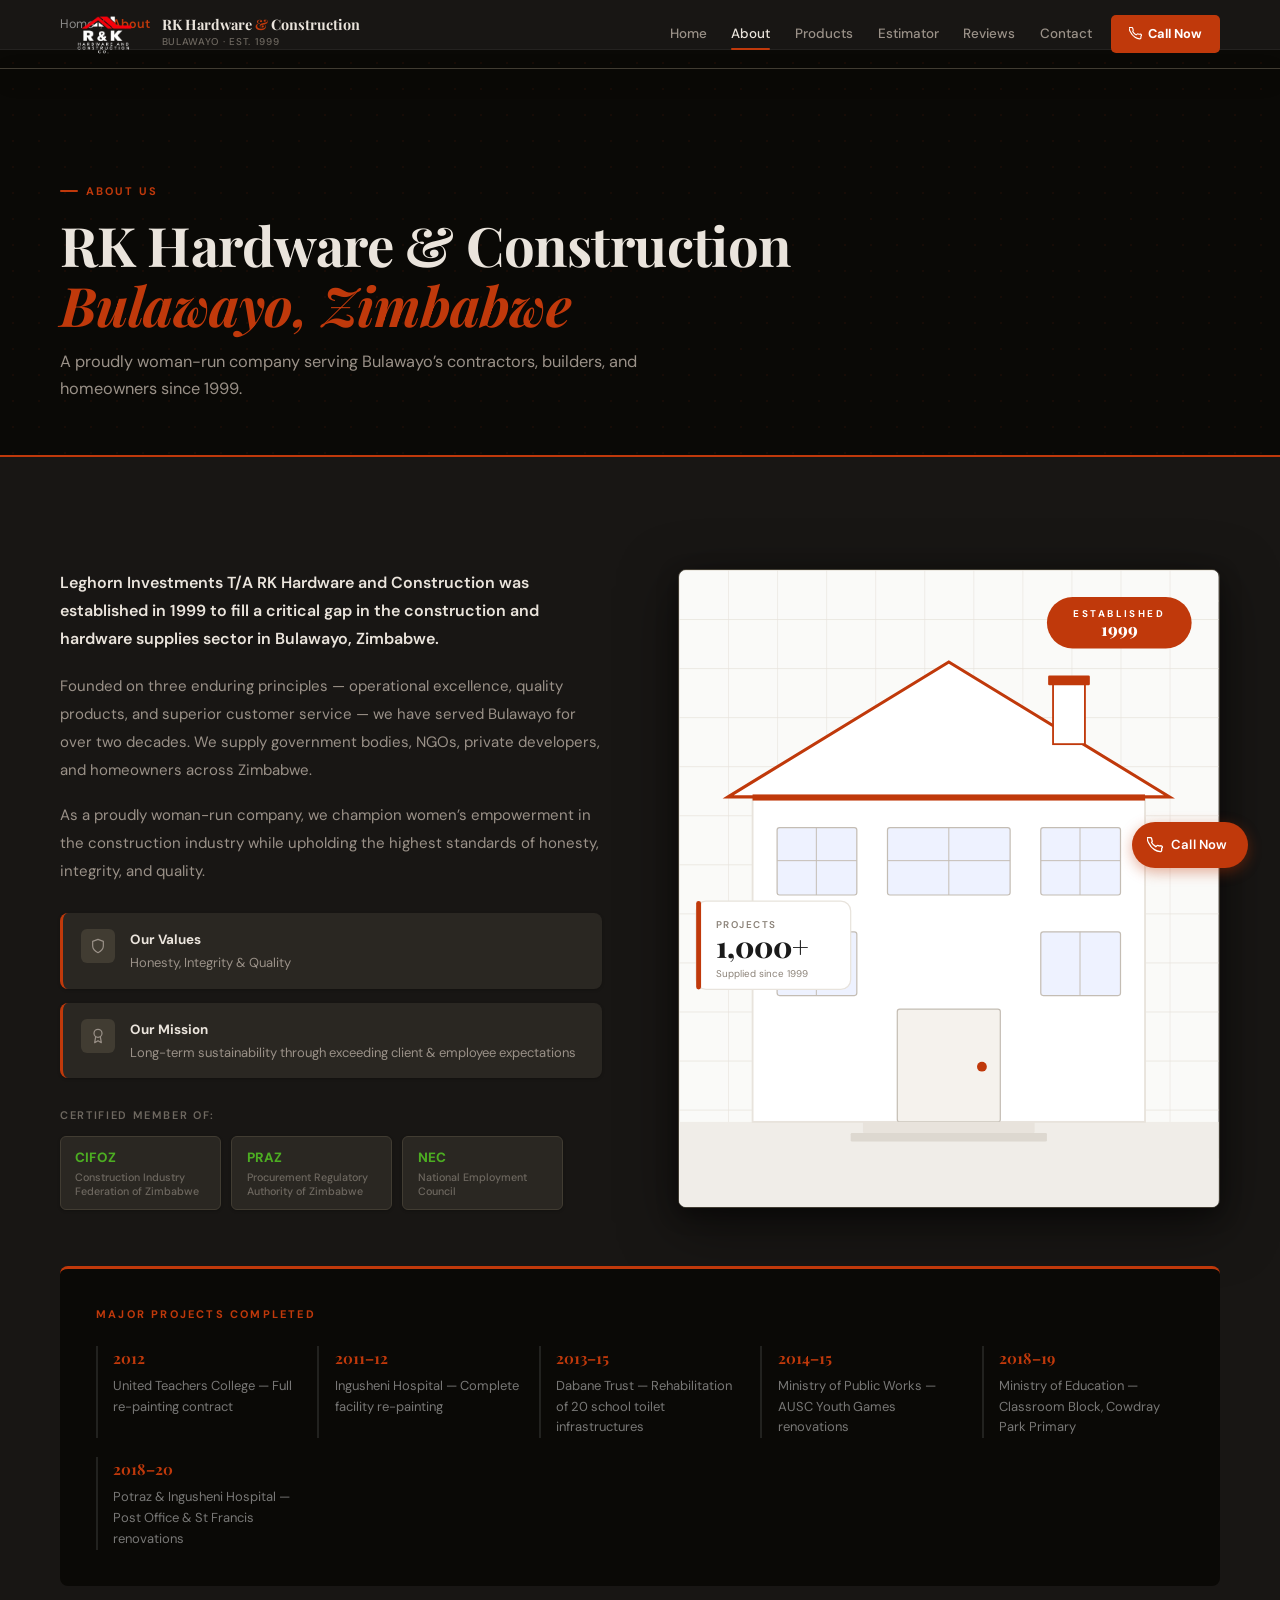
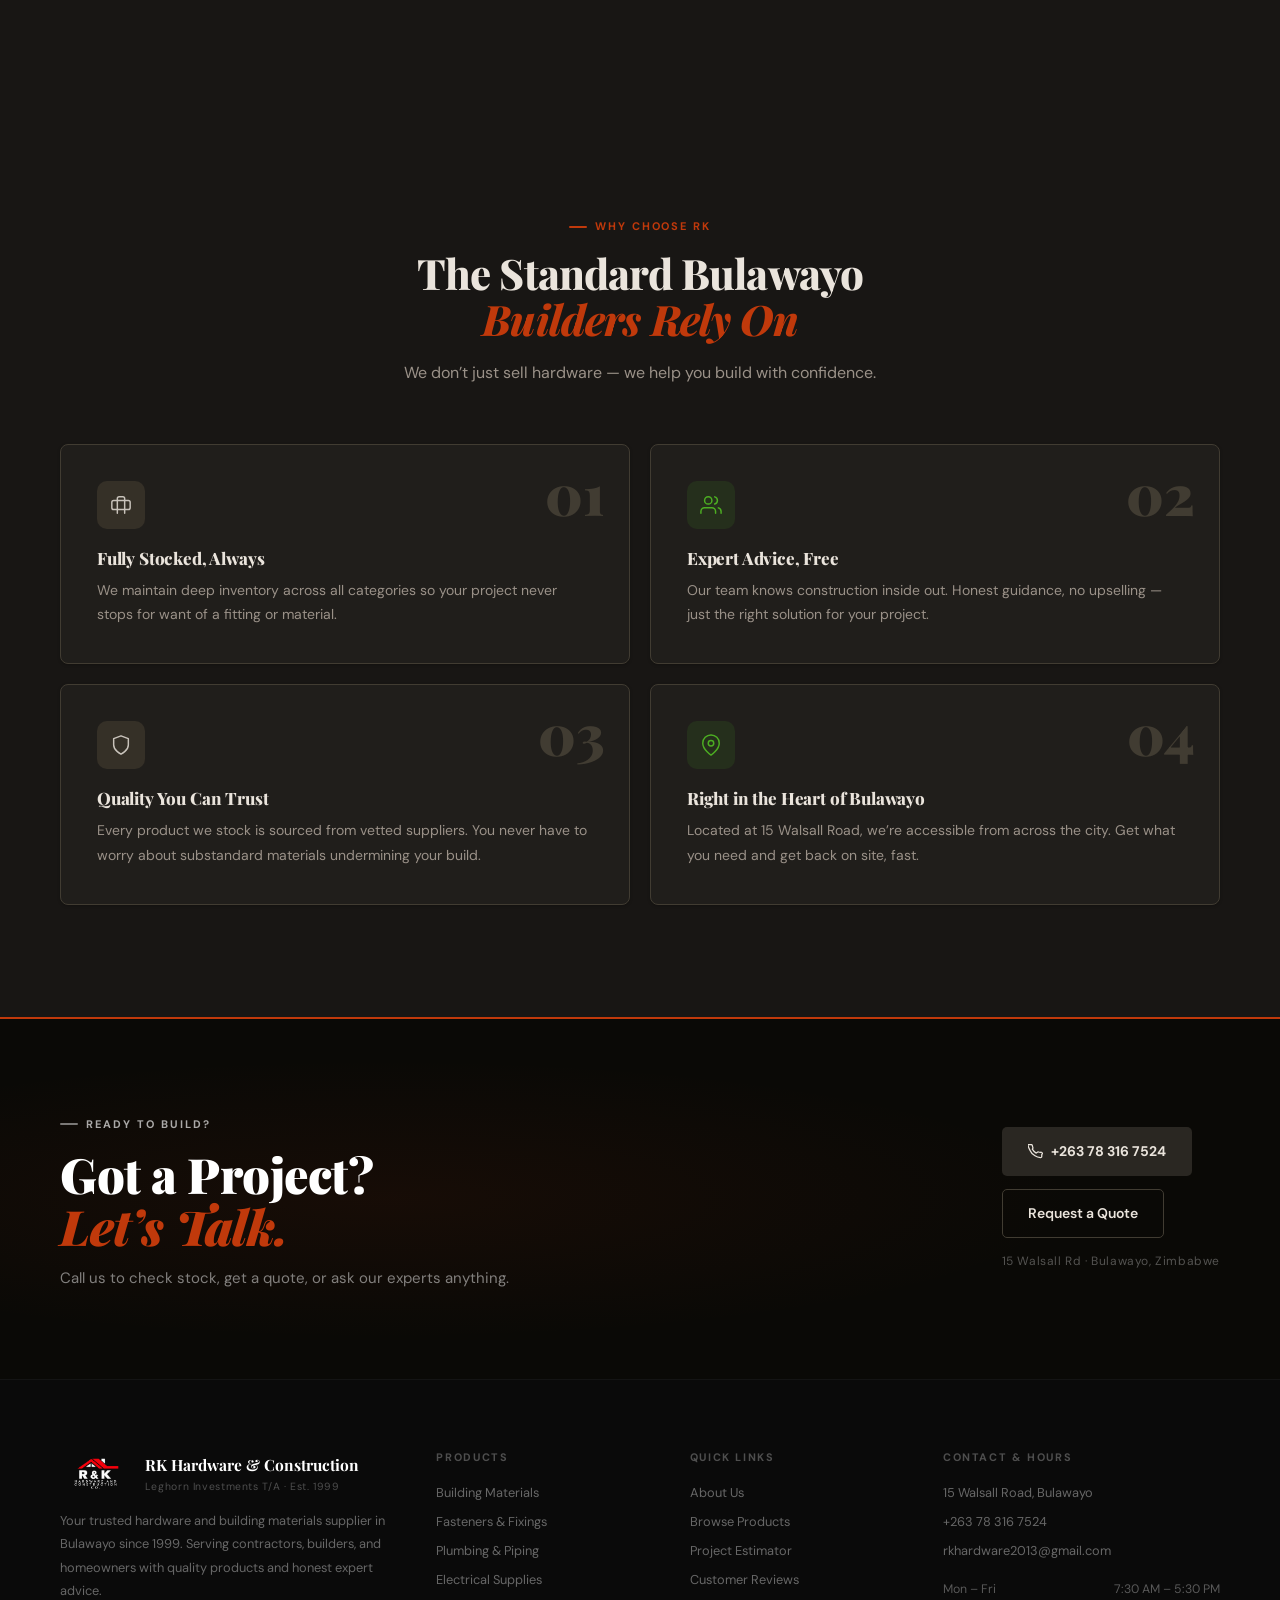
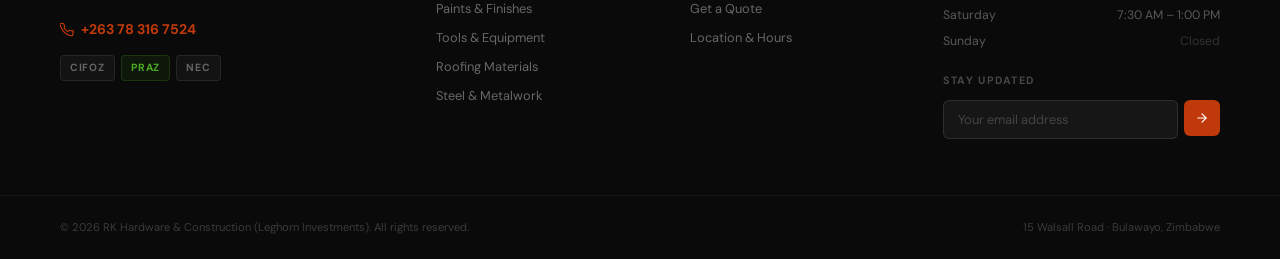
==== commit 39297e63: "Add files via upload" ====
--- a/about.html
+++ b/about.html
@@ -6,15 +6,15 @@
 <title>About Us | RK Hardware &amp; Construction — Bulawayo</title>
 <meta name="description" content="Established in 1999, RK Hardware &amp; Construction is a proudly woman-run hardware supplier serving Bulawayo, Zimbabwe with honesty, integrity, and quality.">
 <meta name="keywords" content="RK Hardware history, Leghorn Investments Bulawayo, woman-run hardware Zimbabwe, CIFOZ member, PRAZ registered, Bulawayo construction supplier">
-<link rel="canonical" href="https://rkhardware.co.zw/about.html">
+<link rel="canonical" href="https://rkhardwareconstruction.co.zw/about.html">
 <meta name="robots" content="index, follow">
 <meta name="theme-color" content="#0A0906">
 
 <meta property="og:title" content="About Us | RK Hardware &amp; Construction">
 <meta property="og:description" content="Established in 1999, a proudly woman-run hardware supplier serving Bulawayo with honesty, integrity, and quality.">
 <meta property="og:type" content="website">
-<meta property="og:url" content="https://rkhardware.co.zw/about.html">
-<meta property="og:image" content="https://rkhardware.co.zw/og-image.jpg">
+<meta property="og:url" content="https://rkhardwareconstruction.co.zw/about.html">
+<meta property="og:image" content="https://rkhardwareconstruction.co.zw/og-image.jpg">
 <meta property="og:image:width" content="1200">
 <meta property="og:image:height" content="630">
 <meta property="og:locale" content="en_ZW">
@@ -23,7 +23,7 @@
 <meta name="twitter:card" content="summary_large_image">
 <meta name="twitter:title" content="About Us | RK Hardware &amp; Construction">
 <meta name="twitter:description" content="Established in 1999, serving Bulawayo with honesty, integrity, and quality.">
-<meta name="twitter:image" content="https://rkhardware.co.zw/og-image.jpg">
+<meta name="twitter:image" content="https://rkhardwareconstruction.co.zw/og-image.jpg">
 
 <meta name="geo.region" content="ZW-BU">
 <meta name="geo.placename" content="Bulawayo">
@@ -45,7 +45,7 @@
   "@context": "https://schema.org",
   "@type": "AboutPage",
   "name": "About RK Hardware & Construction",
-  "url": "https://rkhardware.co.zw/about.html",
+  "url": "https://rkhardwareconstruction.co.zw/about.html",
   "mainEntity": {
     "@type": "HomeAndConstructionBusiness",
     "name": "RK Hardware & Construction",
@@ -59,8 +59,8 @@
   "@context": "https://schema.org",
   "@type": "BreadcrumbList",
   "itemListElement": [
-    { "@type": "ListItem", "position": 1, "name": "Home", "item": "https://rkhardware.co.zw/index.html" },
-    { "@type": "ListItem", "position": 2, "name": "About", "item": "https://rkhardware.co.zw/about.html" }
+    { "@type": "ListItem", "position": 1, "name": "Home", "item": "https://rkhardwareconstruction.co.zw/index.html" },
+    { "@type": "ListItem", "position": 2, "name": "About", "item": "https://rkhardwareconstruction.co.zw/about.html" }
   ]
 }
 </script>
@@ -78,7 +78,7 @@
 <nav id="navbar" aria-label="Main navigation">
   <div class="nav-inner">
     <a href="index.html" class="nav-logo">
-      <div class="logo-mark">RK</div>
+      <img src="logo.png" alt="RK Hardware & Construction logo" class="logo-mark-img">
       <div class="logo-words">
         <span class="logo-name">RK Hardware <em>&amp;</em> Construction</span>
         <span class="logo-sub">Bulawayo &middot; Est. 1999</span>
@@ -287,7 +287,7 @@
   <div class="container footer-grid">
     <div class="footer-brand">
       <div class="footer-logo">
-        <div class="logo-mark sm">RK</div>
+        <img src="logo.png" alt="RK Hardware & Construction logo" class="logo-mark-img sm">
         <div>
           <div class="footer-name">RK Hardware &amp; Construction</div>
           <div class="footer-sub">Leghorn Investments T/A &middot; Est. 1999</div>
--- a/styles.css
+++ b/styles.css
@@ -529,3 +529,7 @@
 
 @media(max-width:900px){.mini-products-grid{grid-template-columns:1fr 1fr}}
 @media(max-width:600px){.mini-products-grid{grid-template-columns:1fr}}
+
+/* Real logo image */
+.logo-mark-img{height:44px;width:auto;flex-shrink:0;display:block}
+.logo-mark-img.sm{height:36px}
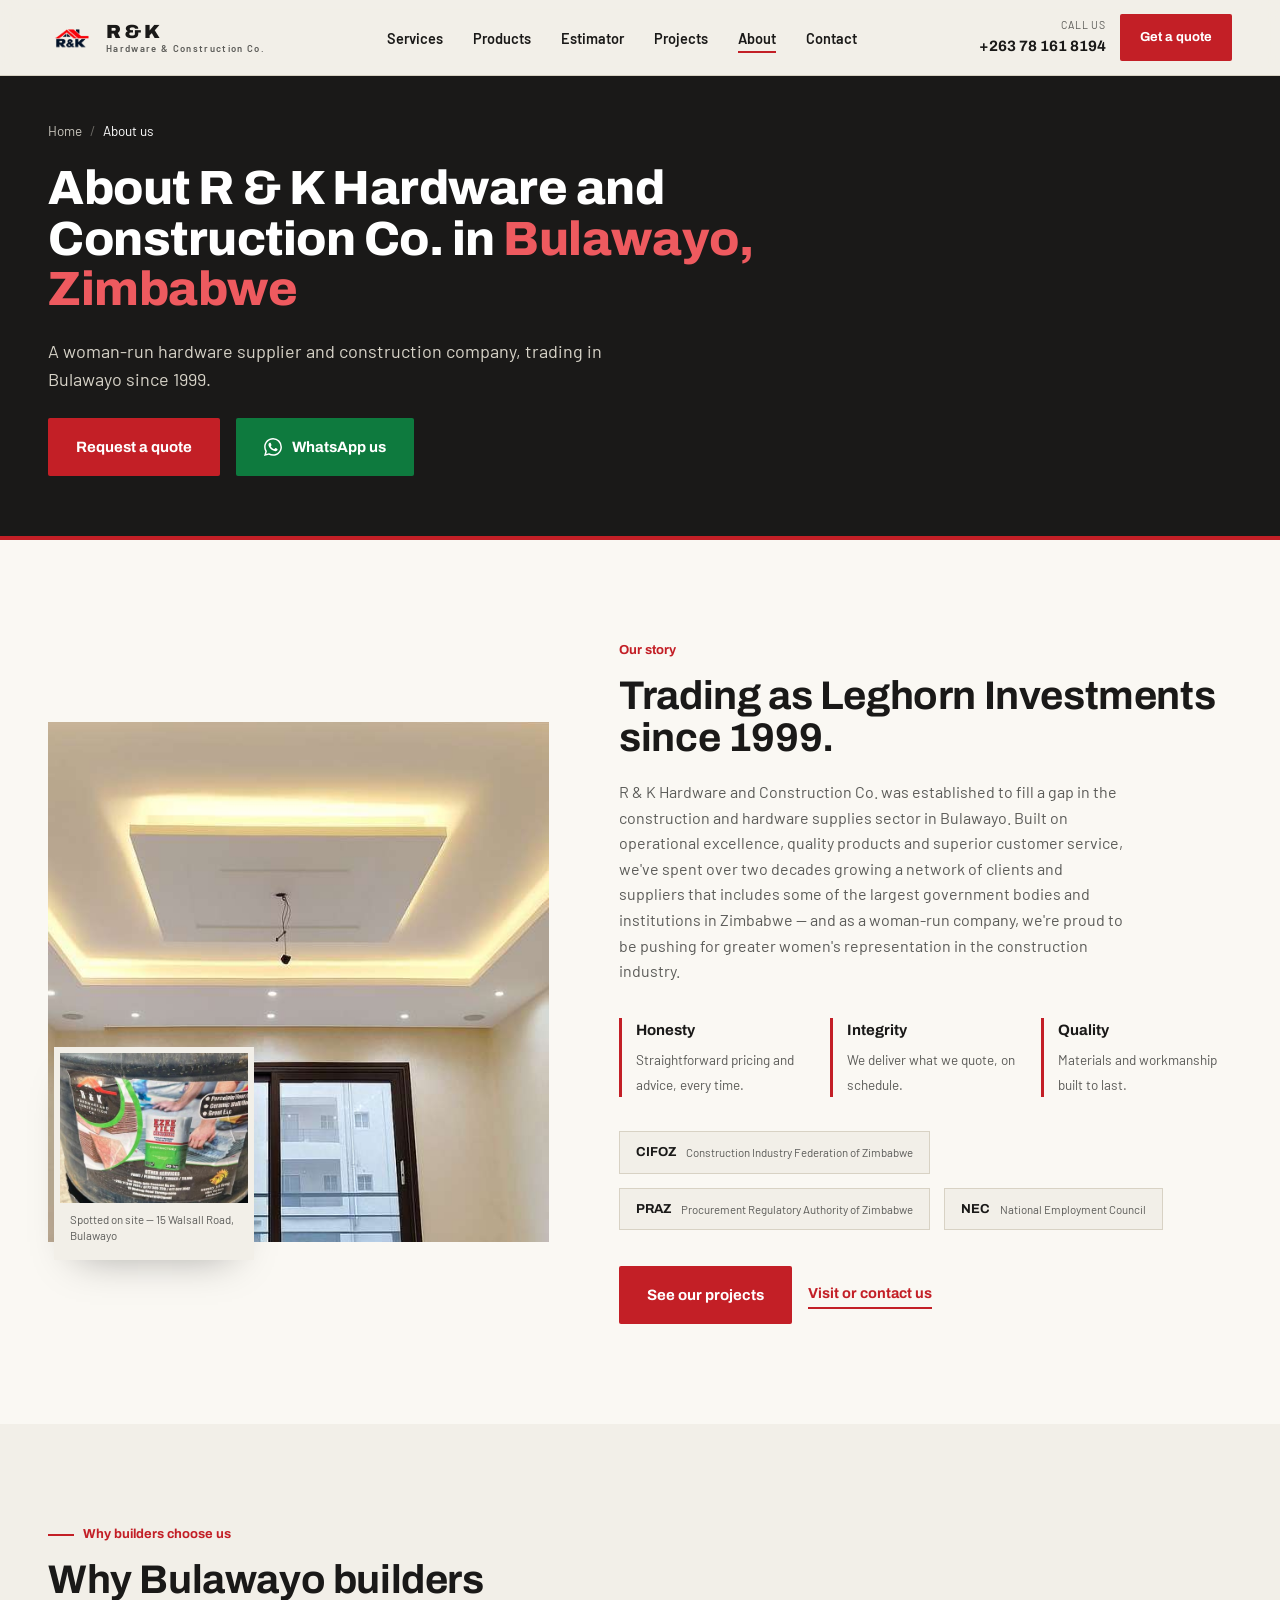
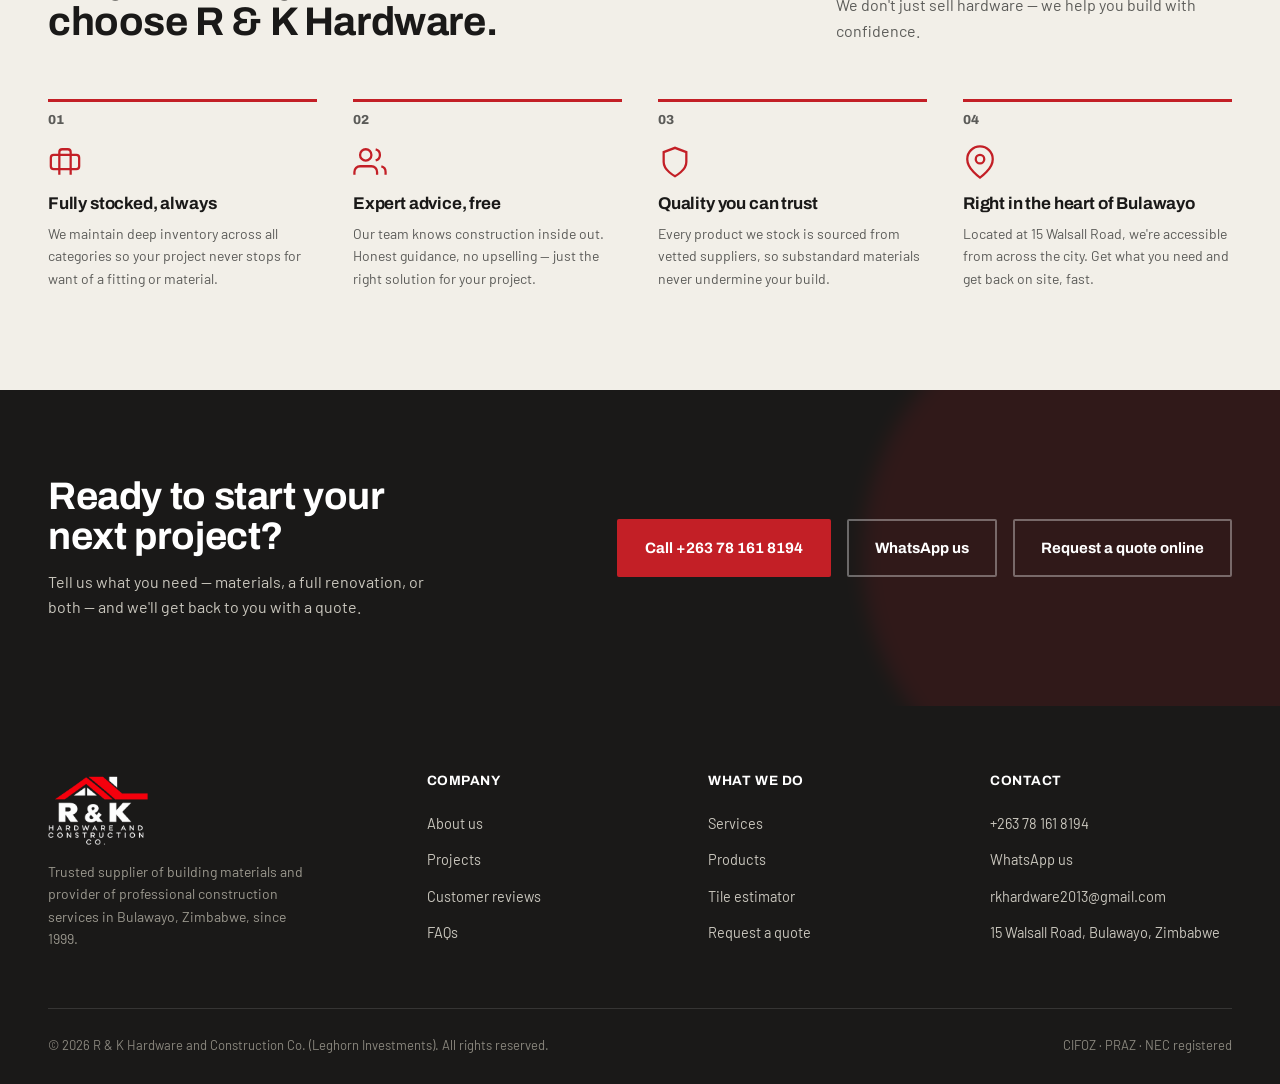
==== commit 5ece5bd7: "Add files via upload" ====
--- a/about.html
+++ b/about.html
@@ -3,353 +3,176 @@
 <head>
 <meta charset="UTF-8">
 <meta name="viewport" content="width=device-width, initial-scale=1.0">
-<title>About Us | RK Hardware &amp; Construction — Bulawayo</title>
-<meta name="description" content="Established in 1999, RK Hardware &amp; Construction is a proudly woman-run hardware supplier serving Bulawayo, Zimbabwe with honesty, integrity, and quality.">
-<meta name="keywords" content="RK Hardware history, Leghorn Investments Bulawayo, woman-run hardware Zimbabwe, CIFOZ member, PRAZ registered, Bulawayo construction supplier">
-<link rel="canonical" href="https://rkhardwareconstruction.co.zw/about.html">
+<title>About Our Hardware &amp; Construction Company | R &amp; K Hardware — Bulawayo, Zimbabwe</title>
+<meta name="description" content="Woman-run since 1999, R &amp; K Hardware and Construction Co. (Leghorn Investments) supplies hardware and builds in Bulawayo. CIFOZ member, PRAZ registered.">
+<meta name="keywords" content="about R &amp; K Hardware, Leghorn Investments, woman-run construction company, CIFOZ member, PRAZ registered, hardware supplier Bulawayo, Zimbabwe">
 <meta name="robots" content="index, follow">
-<meta name="theme-color" content="#0A0906">
-
-<meta property="og:title" content="About Us | RK Hardware &amp; Construction">
-<meta property="og:description" content="Established in 1999, a proudly woman-run hardware supplier serving Bulawayo with honesty, integrity, and quality.">
+<link rel="canonical" href="https://yourdomain.com/about.html">
+<meta name="geo.region" content="ZW-BU">
+<meta name="geo.placename" content="Bulawayo">
+<meta name="geo.position" content="-20.17;28.58">
+<meta name="ICBM" content="-20.17, 28.58">
+<meta name="theme-color" content="#1a1918">
+<meta property="og:title" content="About Our Hardware &amp; Construction Company | R &amp; K Hardware — Bulawayo, Zimbabwe">
+<meta property="og:description" content="Woman-run since 1999, R &amp; K Hardware and Construction Co. (Leghorn Investments) supplies hardware and builds in Bulawayo. CIFOZ member, PRAZ registered.">
 <meta property="og:type" content="website">
-<meta property="og:url" content="https://rkhardwareconstruction.co.zw/about.html">
-<meta property="og:image" content="https://rkhardwareconstruction.co.zw/og-image.jpg">
+<meta property="og:url" content="https://yourdomain.com/about.html">
+<meta property="og:image" content="https://yourdomain.com/images/rk-hardware-bulawayo-og-about.jpg">
 <meta property="og:image:width" content="1200">
 <meta property="og:image:height" content="630">
-<meta property="og:locale" content="en_ZW">
-<meta property="og:site_name" content="RK Hardware &amp; Construction">
-
+<meta property="og:image:alt" content="R &amp; K Hardware and Construction Co. — About us — Bulawayo, Zimbabwe">
+<meta property="og:locale" content="en_GB">
+<meta property="og:site_name" content="R &amp; K Hardware and Construction Co.">
 <meta name="twitter:card" content="summary_large_image">
-<meta name="twitter:title" content="About Us | RK Hardware &amp; Construction">
-<meta name="twitter:description" content="Established in 1999, serving Bulawayo with honesty, integrity, and quality.">
-<meta name="twitter:image" content="https://rkhardwareconstruction.co.zw/og-image.jpg">
-
-<meta name="geo.region" content="ZW-BU">
-<meta name="geo.placename" content="Bulawayo">
-<meta name="geo.position" content="-20.1655;28.5761">
-<meta name="ICBM" content="-20.1655, 28.5761">
-
+<meta name="twitter:title" content="About Our Hardware &amp; Construction Company | R &amp; K Hardware — Bulawayo, Zimbabwe">
+<meta name="twitter:description" content="Woman-run since 1999, R &amp; K Hardware and Construction Co. (Leghorn Investments) supplies hardware and builds in Bulawayo. CIFOZ member, PRAZ registered.">
+<meta name="twitter:image" content="https://yourdomain.com/images/rk-hardware-bulawayo-og-about.jpg">
+<meta name="twitter:image:alt" content="R &amp; K Hardware and Construction Co. — About us — Bulawayo, Zimbabwe">
 <link rel="icon" type="image/x-icon" href="favicon.ico">
 <link rel="icon" type="image/png" sizes="16x16" href="favicon-16.png">
 <link rel="icon" type="image/png" sizes="32x32" href="favicon-32.png">
 <link rel="apple-touch-icon" sizes="180x180" href="apple-touch-icon.png">
-
 <link rel="preconnect" href="https://fonts.googleapis.com">
 <link rel="preconnect" href="https://fonts.gstatic.com" crossorigin>
-<link href="https://fonts.googleapis.com/css2?family=Playfair+Display:ital,wght@0,700;0,800;0,900;1,700&family=DM+Sans:opsz,wght@9..40,400;9..40,500;9..40,600;9..40,700&display=swap" rel="stylesheet">
+<link href="https://fonts.googleapis.com/css2?family=Archivo:wght@500;700;800;900&family=Barlow:ital,wght@0,400;0,500;0,600;0,700;1,400&display=swap" rel="stylesheet">
 <link rel="stylesheet" href="styles.css">
-
-<script type="application/ld+json">
-{
-  "@context": "https://schema.org",
-  "@type": "AboutPage",
-  "name": "About RK Hardware & Construction",
-  "url": "https://rkhardwareconstruction.co.zw/about.html",
-  "mainEntity": {
-    "@type": "HomeAndConstructionBusiness",
-    "name": "RK Hardware & Construction",
-    "foundingDate": "1999",
-    "address": { "@type": "PostalAddress", "streetAddress": "15 Walsall Road", "addressLocality": "Bulawayo", "addressCountry": "ZW" }
-  }
-}
-</script>
-<script type="application/ld+json">
-{
-  "@context": "https://schema.org",
-  "@type": "BreadcrumbList",
-  "itemListElement": [
-    { "@type": "ListItem", "position": 1, "name": "Home", "item": "https://rkhardwareconstruction.co.zw/index.html" },
-    { "@type": "ListItem", "position": 2, "name": "About", "item": "https://rkhardwareconstruction.co.zw/about.html" }
-  ]
-}
-</script>
+<script>document.documentElement.className+=' js'</script>
+<script type="application/ld+json">{"@context":"https://schema.org","@graph":[{"@type":["HardwareStore","HomeAndConstructionBusiness"],"@id":"https://yourdomain.com/#business","name":"R & K Hardware and Construction Co.","alternateName":"R & K Hardware","legalName":"Leghorn Investments","url":"https://yourdomain.com/","logo":"https://yourdomain.com/images/rk-hardware-logo-512.png","image":["https://yourdomain.com/images/rk-hardware-bulawayo-og-home.jpg","https://yourdomain.com/images/porcelain-floor-tiles-marble-effect-bulawayo.jpg","https://yourdomain.com/images/pvc-gypsum-ceiling-cove-lighting-bulawayo.jpg"],"description":"Hardware supplier and construction company in Bulawayo, Zimbabwe: building materials, tiles, PVC ceilings, plumbing, painting, tiling and renovations since 1999.","telephone":"+263781618194","email":"rkhardware2013@gmail.com","foundingDate":"1999","address":{"@type":"PostalAddress","streetAddress":"15 Walsall Road","addressLocality":"Bulawayo","addressRegion":"Bulawayo Province","addressCountry":"ZW"},"geo":{"@type":"GeoCoordinates","latitude":-20.17,"longitude":28.58},"hasMap":"https://www.google.com/maps/search/?api=1&query=15%20Walsall%20Road%2C%20Bulawayo%2C%20Zimbabwe","areaServed":[{"@type":"City","name":"Bulawayo"},{"@type":"Country","name":"Zimbabwe"}],"openingHoursSpecification":[{"@type":"OpeningHoursSpecification","dayOfWeek":["Monday","Tuesday","Wednesday","Thursday","Friday"],"opens":"07:30","closes":"17:30"},{"@type":"OpeningHoursSpecification","dayOfWeek":"Saturday","opens":"07:30","closes":"13:00"}],"priceRange":"$$","contactPoint":{"@type":"ContactPoint","telephone":"+263781618194","contactType":"customer service","areaServed":"ZW","availableLanguage":"English"}},{"@type":"WebSite","@id":"https://yourdomain.com/#website","url":"https://yourdomain.com/","name":"R & K Hardware and Construction Co.","inLanguage":"en","publisher":{"@id":"https://yourdomain.com/#business"}},{"@type":"AboutPage","@id":"https://yourdomain.com/about.html#webpage","url":"https://yourdomain.com/about.html","name":"About Our Hardware & Construction Company | R & K Hardware — Bulawayo, Zimbabwe","description":"Woman-run since 1999, R & K Hardware and Construction Co. (Leghorn Investments) supplies hardware and builds in Bulawayo. CIFOZ member, PRAZ registered.","inLanguage":"en","isPartOf":{"@id":"https://yourdomain.com/#website"},"about":{"@id":"https://yourdomain.com/#business"},"primaryImageOfPage":{"@type":"ImageObject","url":"https://yourdomain.com/images/rk-hardware-bulawayo-og-about.jpg","width":1200,"height":630},"breadcrumb":{"@id":"https://yourdomain.com/about.html#breadcrumb"},"mainEntity":{"@id":"https://yourdomain.com/#business"}},{"@type":"BreadcrumbList","itemListElement":[{"@type":"ListItem","position":1,"name":"Home","item":"https://yourdomain.com/index.html"},{"@type":"ListItem","position":2,"name":"About us","item":"https://yourdomain.com/about.html"}],"@id":"https://yourdomain.com/about.html#breadcrumb"}]}</script>
 </head>
 <body>
-
-<a href="#main" class="skip-link">Skip to main content</a>
-<div class="scroll-progress" id="scrollProgress" aria-hidden="true"></div>
-
-<a href="tel:+263783167524" class="float-btn" id="floatBtn" aria-label="Call RK Hardware">
-  <svg viewBox="0 0 24 24" fill="none" stroke="currentColor" stroke-width="2" stroke-linecap="round" stroke-linejoin="round" aria-hidden="true"><path d="M22 16.92v3a2 2 0 01-2.18 2 19.79 19.79 0 01-8.63-3.07A19.5 19.5 0 013.07 9.81a19.79 19.79 0 01-3.07-8.68A2 2 0 012 .9h3a2 2 0 012 1.72c.127.96.361 1.903.7 2.81a2 2 0 01-.45 2.11L6.91 8.27a16 16 0 006.29 6.29l1.63-1.34a2 2 0 012.11-.45c.907.339 1.85.573 2.81.7A2 2 0 0122 16.92z"/></svg>
-  <span>Call Now</span>
-</a>
-
-<nav id="navbar" aria-label="Main navigation">
-  <div class="nav-inner">
-    <a href="index.html" class="nav-logo">
-      <img src="logo.png" alt="RK Hardware & Construction logo" class="logo-mark-img">
-      <div class="logo-words">
-        <span class="logo-name">RK Hardware <em>&amp;</em> Construction</span>
-        <span class="logo-sub">Bulawayo &middot; Est. 1999</span>
-      </div>
+<a class="skip-link" href="#main-content">Skip to main content</a>
+<header>
+  <div class="nav">
+    <a href="index.html" class="brand" aria-label="R &amp; K Hardware and Construction Co. — home">
+      <img src="images/rk-hardware-logo-roof-mark.png" class="brand-mark" alt="R &amp; K Hardware logo — roof mark" width="200" height="57">
+      <span class="brand-word">R&nbsp;&amp;&nbsp;K<span>Hardware &amp; Construction Co.</span></span>
     </a>
-    <div class="nav-links" role="list">
-      <a href="index.html" class="nav-link">Home</a>
-      <a href="about.html" class="nav-link active">About</a>
-      <a href="products.html" class="nav-link">Products</a>
-      <a href="estimator.html" class="nav-link">Estimator</a>
-      <a href="testimonials.html" class="nav-link">Reviews</a>
-      <a href="contact.html" class="nav-link">Contact</a>
-      <a href="tel:+263783167524" class="nav-call">
-        <svg viewBox="0 0 24 24" fill="none" stroke="currentColor" stroke-width="2" stroke-linecap="round" stroke-linejoin="round" aria-hidden="true"><path d="M22 16.92v3a2 2 0 01-2.18 2 19.79 19.79 0 01-8.63-3.07A19.5 19.5 0 013.07 9.81a19.79 19.79 0 01-3.07-8.68A2 2 0 012 .9h3a2 2 0 012 1.72c.127.96.361 1.903.7 2.81a2 2 0 01-.45 2.11L6.91 8.27a16 16 0 006.29 6.29l1.63-1.34a2 2 0 012.11-.45c.907.339 1.85.573 2.81.7A2 2 0 0122 16.92z"/></svg>
-        Call Now
-      </a>
-    </div>
-    <button class="hamburger" id="hamburger" aria-label="Open menu" aria-expanded="false">
+    <button class="menu-btn" id="menuBtn" type="button" aria-label="Toggle navigation menu" aria-expanded="false" aria-controls="navLinks">
       <span></span><span></span><span></span>
     </button>
-  </div>
-  <div class="mobile-menu" id="mobileMenu">
-    <a href="index.html" class="mob-link">Home</a>
-    <a href="about.html" class="mob-link active">About</a>
-    <a href="products.html" class="mob-link">Products</a>
-    <a href="estimator.html" class="mob-link">Estimator</a>
-    <a href="testimonials.html" class="mob-link">Reviews</a>
-    <a href="contact.html" class="mob-link">Contact</a>
-    <a href="tel:+263783167524" class="mob-call">
-      <svg viewBox="0 0 24 24" fill="none" stroke="currentColor" stroke-width="2" stroke-linecap="round" stroke-linejoin="round" aria-hidden="true"><path d="M22 16.92v3a2 2 0 01-2.18 2 19.79 19.79 0 01-8.63-3.07A19.5 19.5 0 013.07 9.81a19.79 19.79 0 01-3.07-8.68A2 2 0 012 .9h3a2 2 0 012 1.72c.127.96.361 1.903.7 2.81a2 2 0 01-.45 2.11L6.91 8.27a16 16 0 006.29 6.29l1.63-1.34a2 2 0 012.11-.45c.907.339 1.85.573 2.81.7A2 2 0 0122 16.92z"/></svg>
-      +263 78 316 7524
-    </a>
-  </div>
-</nav>
-
-<div class="breadcrumb-bar">
-  <div class="container">
-    <ol class="breadcrumb-list">
-      <li><a href="index.html">Home</a></li>
-      <li aria-current="page">About</li>
-    </ol>
-  </div>
-</div>
-
-<header class="page-hero">
-  <div class="container">
-    <div class="sec-tag">About Us</div>
-    <h1>RK Hardware &amp; Construction<br><em>Bulawayo, Zimbabwe</em></h1>
-    <p>A proudly woman-run company serving Bulawayo&rsquo;s contractors, builders, and homeowners since 1999.</p>
+    <nav class="links" id="navLinks" aria-label="Main navigation">
+      <ul role="list"><li><a href="services.html">Services</a></li><li><a href="products.html">Products</a></li><li><a href="estimator.html">Estimator</a></li><li><a href="projects.html">Projects</a></li><li><a href="about.html" aria-current="page">About</a></li><li><a href="contact.html">Contact</a></li></ul>
+    </nav>
+    <div class="nav-cta">
+      <a class="nav-phone" href="tel:+263781618194"><small>Call us</small><strong>+263 78 161 8194</strong></a>
+      <a href="contact.html" class="btn btn-primary btn-sm">Get a quote</a>
+    </div>
   </div>
 </header>
+<main id="main-content">
+<section class="page-hero">
+    <div class="wrap">
+      <nav class="crumbs" aria-label="Breadcrumb"><ol>
+        <li><a href="index.html">Home</a></li>
+        <li aria-current="page">About us</li>
+      </ol></nav>
+      <h1>About R &amp; K Hardware and Construction Co. in <em>Bulawayo, Zimbabwe</em></h1>
+      <p class="lead">A woman-run hardware supplier and construction company, trading in Bulawayo since 1999.</p>
+      <div class="hero-ctas">
+        <a href="contact.html" class="btn btn-primary">Request a quote</a>
+        <a href="https://wa.me/263781618194?text=Hi%20R%20%26%20K%2C%20I%20would%20like%20to%20know%20more%20about%20your%20company." class="btn btn-wa" target="_blank" rel="noopener"><svg viewBox="0 0 24 24" fill="currentColor" aria-hidden="true"><path d="M17.472 14.382c-.297-.149-1.758-.867-2.03-.967-.273-.099-.471-.148-.67.15-.197.297-.767.966-.94 1.164-.173.199-.347.223-.644.075-.297-.15-1.255-.463-2.39-1.475-.883-.788-1.48-1.761-1.653-2.059-.173-.297-.018-.458.13-.606.134-.133.298-.347.446-.52.149-.174.198-.298.298-.497.099-.198.05-.371-.025-.52-.075-.149-.669-1.612-.916-2.207-.242-.579-.487-.5-.669-.51-.173-.008-.371-.01-.57-.01-.198 0-.52.074-.792.372-.272.297-1.04 1.016-1.04 2.479 0 1.462 1.065 2.875 1.213 3.074.149.198 2.096 3.2 5.077 4.487.709.306 1.262.489 1.694.625.712.227 1.36.195 1.871.118.571-.085 1.758-.719 2.006-1.413.248-.694.248-1.289.173-1.413-.074-.124-.272-.198-.57-.347m-5.421 7.403h-.004a9.87 9.87 0 01-5.031-1.378l-.361-.214-3.741.982.998-3.648-.235-.374a9.86 9.86 0 01-1.51-5.26c.001-5.45 4.436-9.884 9.888-9.884 2.64 0 5.122 1.03 6.988 2.898a9.825 9.825 0 012.893 6.994c-.003 5.45-4.437 9.884-9.885 9.884m8.413-18.297A11.815 11.815 0 0012.05 0C5.495 0 .16 5.335.157 11.892c0 2.096.547 4.142 1.588 5.945L.057 24l6.305-1.654a11.882 11.882 0 005.683 1.448h.005c6.554 0 11.89-5.335 11.893-11.893a11.821 11.821 0 00-3.48-8.413Z"/></svg>WhatsApp us</a>
+      </div>
+    </div>
+  </section>
 
-<main id="main">
+  <section class="sec sec-alt">
+    <div class="wrap">
+      <div class="about-grid">
+        <figure class="about-media reveal" style="margin:0;">
+          <img src="images/pvc-gypsum-ceiling-cove-lighting-bulawayo.jpg" alt="Recently completed ceiling and lighting installation by R &amp; K Hardware in Bulawayo" width="576" height="735" loading="lazy" decoding="async">
+          <figure class="proof">
+            <img src="images/rk-hardware-branded-drum-walsall-road-bulawayo.jpg" alt="R &amp; K Hardware branding on a storage drum at the yard, 15 Walsall Road, Bulawayo" width="480" height="356" loading="lazy" decoding="async">
+            <figcaption>Spotted on site — 15 Walsall Road, Bulawayo</figcaption>
+          </figure>
+        </figure>
+        <div class="reveal">
+          <div class="kicker" style="font-family:'Archivo',Arial,sans-serif;font-weight:700;font-size:13px;color:var(--red);margin-bottom:14px">Our story</div>
+          <h2 style="margin-bottom:20px;font-size:clamp(1.7rem,3.2vw,2.5rem)">Trading as Leghorn Investments since 1999.</h2>
+          <p style="color:var(--steel);max-width:56ch;">R &amp; K Hardware and Construction Co. was established to fill a gap in the construction and hardware supplies sector in Bulawayo. Built on operational excellence, quality products and superior customer service, we've spent over two decades growing a network of clients and suppliers that includes some of the largest government bodies and institutions in Zimbabwe — and as a woman-run company, we're proud to be pushing for greater women's representation in the construction industry.</p>
 
-<section class="section" id="about">
-  <div class="container">
-    <div class="about-grid">
-      <div class="about-text reveal">
-        <p class="about-lead">Leghorn Investments T/A RK Hardware and Construction was established in 1999 to fill a critical gap in the construction and hardware supplies sector in Bulawayo, Zimbabwe.</p>
-        <p class="about-body">Founded on three enduring principles &mdash; operational excellence, quality products, and superior customer service &mdash; we have served Bulawayo for over two decades. We supply government bodies, NGOs, private developers, and homeowners across Zimbabwe.</p>
-        <p class="about-body">As a proudly woman-run company, we champion women&rsquo;s empowerment in the construction industry while upholding the highest standards of honesty, integrity, and quality.</p>
-        <div class="about-pills">
-          <div class="pill">
-            <div class="pill-ico" aria-hidden="true"><svg viewBox="0 0 24 24" fill="none" stroke="currentColor" stroke-width="1.8" stroke-linecap="round" stroke-linejoin="round"><path d="M12 22s8-4 8-10V5l-8-3-8 3v7c0 6 8 10 8 10z"/></svg></div>
-            <div><strong>Our Values</strong><span>Honesty, Integrity &amp; Quality</span></div>
+          <div class="value-row">
+            <div><strong>Honesty</strong><span>Straightforward pricing and advice, every time.</span></div>
+            <div><strong>Integrity</strong><span>We deliver what we quote, on schedule.</span></div>
+            <div><strong>Quality</strong><span>Materials and workmanship built to last.</span></div>
           </div>
-          <div class="pill">
-            <div class="pill-ico" aria-hidden="true"><svg viewBox="0 0 24 24" fill="none" stroke="currentColor" stroke-width="1.8" stroke-linecap="round" stroke-linejoin="round"><circle cx="12" cy="8" r="6"/><path d="M15.477 12.89L17 22l-5-3-5 3 1.523-9.11"/></svg></div>
-            <div><strong>Our Mission</strong><span>Long-term sustainability through exceeding client &amp; employee expectations</span></div>
+
+          <div class="badge-row">
+            <div class="badge"><b>CIFOZ</b><span>Construction Industry Federation of Zimbabwe</span></div>
+            <div class="badge"><b>PRAZ</b><span>Procurement Regulatory Authority of Zimbabwe</span></div>
+            <div class="badge"><b>NEC</b><span>National Employment Council</span></div>
           </div>
-        </div>
-        <div class="certs">
-          <span class="cert-label">Certified Member of:</span>
-          <div class="cert-list">
-            <div class="cert"><strong>CIFOZ</strong><span>Construction Industry Federation of Zimbabwe</span></div>
-            <div class="cert"><strong>PRAZ</strong><span>Procurement Regulatory Authority of Zimbabwe</span></div>
-            <div class="cert"><strong>NEC</strong><span>National Employment Council</span></div>
-          </div>
-        </div>
-      </div>
-      <div class="about-visual reveal d2" aria-hidden="true">
-        <div class="about-graphic">
-          <svg viewBox="0 0 440 520" xmlns="http://www.w3.org/2000/svg">
-            <defs>
-              <pattern id="gp" width="40" height="40" patternUnits="userSpaceOnUse">
-                <path d="M40 0L0 0 0 40" fill="none" stroke="#E8E3DC" stroke-width="1"/>
-              </pattern>
-            </defs>
-            <rect width="440" height="520" fill="#FAFAF8" rx="4"/>
-            <rect width="440" height="520" fill="url(#gp)"/>
-            <rect x="0" y="450" width="440" height="70" fill="#F0EDE8"/>
-            <rect x="60" y="185" width="320" height="265" fill="white" stroke="#E8E3DC" stroke-width="1.5"/>
-            <polygon points="40,185 220,75 400,185" fill="white" stroke="#C0390B" stroke-width="2.5"/>
-            <rect x="60" y="183" width="320" height="5" fill="#C0390B"/>
-            <rect x="80" y="210" width="65" height="55" rx="2" fill="#EEF2FF" stroke="#C4BDB4" stroke-width="1"/>
-            <line x1="112" y1="210" x2="112" y2="265" stroke="#C4BDB4" stroke-width=".8"/>
-            <line x1="80" y1="237" x2="145" y2="237" stroke="#C4BDB4" stroke-width=".8"/>
-            <rect x="170" y="210" width="100" height="55" rx="2" fill="#EEF2FF" stroke="#C4BDB4" stroke-width="1"/>
-            <line x1="220" y1="210" x2="220" y2="265" stroke="#C4BDB4" stroke-width=".8"/>
-            <line x1="170" y1="237" x2="270" y2="237" stroke="#C4BDB4" stroke-width=".8"/>
-            <rect x="295" y="210" width="65" height="55" rx="2" fill="#EEF2FF" stroke="#C4BDB4" stroke-width="1"/>
-            <line x1="327" y1="210" x2="327" y2="265" stroke="#C4BDB4" stroke-width=".8"/>
-            <line x1="295" y1="237" x2="360" y2="237" stroke="#C4BDB4" stroke-width=".8"/>
-            <rect x="80" y="295" width="65" height="52" rx="2" fill="#EEF2FF" stroke="#C4BDB4" stroke-width="1"/>
-            <line x1="112" y1="295" x2="112" y2="347" stroke="#C4BDB4" stroke-width=".8"/>
-            <rect x="295" y="295" width="65" height="52" rx="2" fill="#EEF2FF" stroke="#C4BDB4" stroke-width="1"/>
-            <line x1="327" y1="295" x2="327" y2="347" stroke="#C4BDB4" stroke-width=".8"/>
-            <rect x="178" y="358" width="84" height="92" rx="2" fill="#F5F2ED" stroke="#C4BDB4" stroke-width="1"/>
-            <circle cx="247" cy="405" r="4" fill="#C0390B"/>
-            <rect x="150" y="450" width="140" height="9" rx="1" fill="#E8E3DC"/>
-            <rect x="140" y="459" width="160" height="7" rx="1" fill="#DDD8D0"/>
-            <rect x="305" y="90" width="26" height="52" fill="white" stroke="#C0390B" stroke-width="1.5"/>
-            <rect x="301" y="86" width="34" height="8" rx="1" fill="#C0390B"/>
-            <g transform="translate(300,22)">
-              <rect x="0" y="0" width="118" height="42" rx="21" fill="#C0390B"/>
-              <text x="59" y="16" text-anchor="middle" fill="white" font-size="8" font-family="DM Sans,sans-serif" font-weight="700" letter-spacing="2">ESTABLISHED</text>
-              <text x="59" y="32" text-anchor="middle" fill="white" font-size="14" font-family="Playfair Display,serif" font-weight="800">1999</text>
-            </g>
-            <g transform="translate(14,270)">
-              <rect x="0" y="0" width="126" height="72" rx="8" fill="white" stroke="#E8E3DC" stroke-width="1"/>
-              <rect x="0" y="0" width="4" height="72" rx="2" fill="#C0390B"/>
-              <text x="16" y="22" fill="#8B8278" font-size="8" font-family="DM Sans,sans-serif" font-weight="600" letter-spacing="1.2">PROJECTS</text>
-              <text x="16" y="46" fill="#1A1A1A" font-size="24" font-family="Playfair Display,serif" font-weight="800">1,000+</text>
-              <text x="16" y="62" fill="#8B8278" font-size="8" font-family="DM Sans,sans-serif">Supplied since 1999</text>
-            </g>
-          </svg>
-          <div class="about-border" aria-hidden="true"></div>
+          <div class="more-row" style="margin-top:36px"><a class="btn btn-primary" href="projects.html">See our projects</a><a class="text-link" href="contact.html">Visit or contact us</a></div>
         </div>
       </div>
     </div>
+  </section>
 
-    <div class="projects reveal">
-      <div class="proj-label">Major Projects Completed</div>
-      <div class="proj-grid">
-        <div class="proj-item"><div class="proj-yr">2012</div><div class="proj-desc">United Teachers College &mdash; Full re-painting contract</div></div>
-        <div class="proj-item"><div class="proj-yr">2011&ndash;12</div><div class="proj-desc">Ingusheni Hospital &mdash; Complete facility re-painting</div></div>
-        <div class="proj-item"><div class="proj-yr">2013&ndash;15</div><div class="proj-desc">Dabane Trust &mdash; Rehabilitation of 20 school toilet infrastructures</div></div>
-        <div class="proj-item"><div class="proj-yr">2014&ndash;15</div><div class="proj-desc">Ministry of Public Works &mdash; AUSC Youth Games renovations</div></div>
-        <div class="proj-item"><div class="proj-yr">2018&ndash;19</div><div class="proj-desc">Ministry of Education &mdash; Classroom Block, Cowdray Park Primary</div></div>
-        <div class="proj-item"><div class="proj-yr">2018&ndash;20</div><div class="proj-desc">Potraz &amp; Ingusheni Hospital &mdash; Post Office &amp; St Francis renovations</div></div>
+  <section class="sec">
+    <div class="wrap">
+      <div class="sec-head reveal">
+        <div>
+          <div class="kicker">Why builders choose us</div>
+          <h2>Why Bulawayo builders choose R &amp; K Hardware.</h2>
+        </div>
+        <p>We don't just sell hardware — we help you build with confidence.</p>
+      </div>
+      <div class="why-grid reveal"><div class="why-card"><div class="why-num" aria-hidden="true">01</div><svg class="icon" viewBox="0 0 24 24" fill="none" stroke="currentColor" stroke-width="1.6" aria-hidden="true"><path d="M20 7H4a2 2 0 00-2 2v6a2 2 0 002 2h16a2 2 0 002-2V9a2 2 0 00-2-2z"/><path d="M16 21V5a2 2 0 00-2-2h-4a2 2 0 00-2 2v16"/></svg><h3>Fully stocked, always</h3><p>We maintain deep inventory across all categories so your project never stops for want of a fitting or material.</p></div><div class="why-card"><div class="why-num" aria-hidden="true">02</div><svg class="icon" viewBox="0 0 24 24" fill="none" stroke="currentColor" stroke-width="1.6" aria-hidden="true"><path d="M17 21v-2a4 4 0 00-4-4H5a4 4 0 00-4 4v2"/><circle cx="9" cy="7" r="4"/><path d="M23 21v-2a4 4 0 00-3-3.87"/><path d="M16 3.13a4 4 0 010 7.75"/></svg><h3>Expert advice, free</h3><p>Our team knows construction inside out. Honest guidance, no upselling — just the right solution for your project.</p></div><div class="why-card"><div class="why-num" aria-hidden="true">03</div><svg class="icon" viewBox="0 0 24 24" fill="none" stroke="currentColor" stroke-width="1.6" aria-hidden="true"><path d="M12 22s8-4 8-10V5l-8-3-8 3v7c0 6 8 10 8 10z"/></svg><h3>Quality you can trust</h3><p>Every product we stock is sourced from vetted suppliers, so substandard materials never undermine your build.</p></div><div class="why-card"><div class="why-num" aria-hidden="true">04</div><svg class="icon" viewBox="0 0 24 24" fill="none" stroke="currentColor" stroke-width="1.6" aria-hidden="true"><path d="M21 10c0 7-9 13-9 13s-9-6-9-13a9 9 0 0118 0z"/><circle cx="12" cy="10" r="3"/></svg><h3>Right in the heart of Bulawayo</h3><p>Located at 15 Walsall Road, we're accessible from across the city. Get what you need and get back on site, fast.</p></div></div>
+    </div>
+  </section>
+
+  <section class="cta-band">
+    <div class="wrap cta-inner">
+      <div>
+        <h2>Ready to start your next project?</h2>
+        <p>Tell us what you need — materials, a full renovation, or both — and we'll get back to you with a quote.</p>
+      </div>
+      <div class="cta-actions">
+        <a href="tel:+263781618194" class="btn btn-primary">Call +263 78 161 8194</a>
+        <a href="https://wa.me/263781618194?text=Hi%20R%20%26%20K%2C%20I%20would%20like%20a%20quote%20for%20a%20project." class="btn btn-ghost-dark" target="_blank" rel="noopener">WhatsApp us</a>
+        <a href="contact.html" class="btn btn-ghost-dark">Request a quote online</a>
       </div>
     </div>
-  </div>
-</section>
+  </section>
+</main>
 
-<!-- WHY US -->
-<section class="section" id="why">
-  <div class="container">
-    <div class="sec-header center">
-      <div class="sec-tag">Why Choose RK</div>
-      <h2 class="sec-title">The Standard Bulawayo<br><em>Builders Rely On</em></h2>
-      <p class="sec-lead" style="margin:0 auto;">We don&rsquo;t just sell hardware &mdash; we help you build with confidence.</p>
-    </div>
-    <div class="why-grid">
-      <div class="why-card reveal">
-        <div class="why-num" aria-hidden="true">01</div>
-        <div class="why-ico" aria-hidden="true"><svg viewBox="0 0 24 24" fill="none" stroke="currentColor" stroke-width="1.6" stroke-linecap="round" stroke-linejoin="round"><path d="M20 7H4a2 2 0 00-2 2v6a2 2 0 002 2h16a2 2 0 002-2V9a2 2 0 00-2-2z"/><path d="M16 21V5a2 2 0 00-2-2h-4a2 2 0 00-2 2v16"/></svg></div>
-        <h3>Fully Stocked, Always</h3>
-        <p>We maintain deep inventory across all categories so your project never stops for want of a fitting or material.</p>
+<footer>
+  <div class="wrap">
+    <div class="foot-grid">
+      <div class="foot-brand">
+        <img src="images/rk-hardware-construction-logo-white.png" class="foot-logo-mark" alt="R &amp; K Hardware and Construction Co. logo" width="340" height="212" loading="lazy" decoding="async">
+        <p>Trusted supplier of building materials and provider of professional construction services in Bulawayo, Zimbabwe, since 1999.</p>
       </div>
-      <div class="why-card reveal">
-        <div class="why-num" aria-hidden="true">02</div>
-        <div class="why-ico" aria-hidden="true"><svg viewBox="0 0 24 24" fill="none" stroke="currentColor" stroke-width="1.6" stroke-linecap="round" stroke-linejoin="round"><path d="M17 21v-2a4 4 0 00-4-4H5a4 4 0 00-4 4v2"/><circle cx="9" cy="7" r="4"/><path d="M23 21v-2a4 4 0 00-3-3.87"/><path d="M16 3.13a4 4 0 010 7.75"/></svg></div>
-        <h3>Expert Advice, Free</h3>
-        <p>Our team knows construction inside out. Honest guidance, no upselling &mdash; just the right solution for your project.</p>
-      </div>
-      <div class="why-card reveal">
-        <div class="why-num" aria-hidden="true">03</div>
-        <div class="why-ico" aria-hidden="true"><svg viewBox="0 0 24 24" fill="none" stroke="currentColor" stroke-width="1.6" stroke-linecap="round" stroke-linejoin="round"><path d="M12 22s8-4 8-10V5l-8-3-8 3v7c0 6 8 10 8 10z"/></svg></div>
-        <h3>Quality You Can Trust</h3>
-        <p>Every product we stock is sourced from vetted suppliers. You never have to worry about substandard materials undermining your build.</p>
-      </div>
-      <div class="why-card reveal">
-        <div class="why-num" aria-hidden="true">04</div>
-        <div class="why-ico" aria-hidden="true"><svg viewBox="0 0 24 24" fill="none" stroke="currentColor" stroke-width="1.6" stroke-linecap="round" stroke-linejoin="round"><path d="M21 10c0 7-9 13-9 13s-9-6-9-13a9 9 0 0118 0z"/><circle cx="12" cy="10" r="3"/></svg></div>
-        <h3>Right in the Heart of Bulawayo</h3>
-        <p>Located at 15 Walsall Road, we&rsquo;re accessible from across the city. Get what you need and get back on site, fast.</p>
+      <nav aria-label="Footer company links">
+        <span class="foot-title">Company</span>
+        <ul role="list">
+          <li><a href="about.html">About us</a></li>
+          <li><a href="projects.html">Projects</a></li>
+          <li><a href="testimonials.html">Customer reviews</a></li>
+          <li><a href="faq.html">FAQs</a></li>
+        </ul>
+      </nav>
+      <nav aria-label="Footer services links">
+        <span class="foot-title">What we do</span>
+        <ul role="list">
+          <li><a href="services.html">Services</a></li>
+          <li><a href="products.html">Products</a></li>
+          <li><a href="estimator.html">Tile estimator</a></li>
+          <li><a href="contact.html">Request a quote</a></li>
+        </ul>
+      </nav>
+      <div>
+        <span class="foot-title">Contact</span>
+        <ul role="list">
+          <li><a href="tel:+263781618194">+263 78 161 8194</a></li>
+          <li><a href="https://wa.me/263781618194?text=Hi%20R%20%26%20K%2C%20I%20would%20like%20to%20make%20an%20enquiry." target="_blank" rel="noopener">WhatsApp us</a></li>
+          <li><a href="mailto:rkhardware2013@gmail.com">rkhardware2013@gmail.com</a></li>
+          <li><span>15 Walsall Road, Bulawayo, Zimbabwe</span></li>
+        </ul>
       </div>
     </div>
-  </div>
-</section>
-
-<!-- CTA -->
-<section class="cta-band">
-  <div class="cta-pattern" aria-hidden="true"></div>
-  <div class="container cta-body">
-    <div class="cta-words reveal">
-      <div class="sec-tag light">Ready to Build?</div>
-      <h2 class="cta-title">Got a Project?<br><em>Let&rsquo;s Talk.</em></h2>
-      <p>Call us to check stock, get a quote, or ask our experts anything.</p>
-    </div>
-    <div class="cta-btns reveal d2">
-      <a href="tel:+263783167524" class="btn-white">
-        <svg viewBox="0 0 24 24" fill="none" stroke="currentColor" stroke-width="2" stroke-linecap="round" stroke-linejoin="round" aria-hidden="true"><path d="M22 16.92v3a2 2 0 01-2.18 2 19.79 19.79 0 01-8.63-3.07A19.5 19.5 0 013.07 9.81a19.79 19.79 0 01-3.07-8.68A2 2 0 012 .9h3a2 2 0 012 1.72c.127.96.361 1.903.7 2.81a2 2 0 01-.45 2.11L6.91 8.27a16 16 0 006.29 6.29l1.63-1.34a2 2 0 012.11-.45c.907.339 1.85.573 2.81.7A2 2 0 0122 16.92z"/></svg>
-        +263 78 316 7524
-      </a>
-      <a href="contact.html#quote" class="btn-outline-w">Request a Quote</a>
-      <p class="cta-addr">15 Walsall Rd &middot; Bulawayo, Zimbabwe</p>
-    </div>
-  </div>
-</section>
-
-</main>
-
-<footer class="footer">
-  <div class="container footer-grid">
-    <div class="footer-brand">
-      <div class="footer-logo">
-        <img src="logo.png" alt="RK Hardware & Construction logo" class="logo-mark-img sm">
-        <div>
-          <div class="footer-name">RK Hardware &amp; Construction</div>
-          <div class="footer-sub">Leghorn Investments T/A &middot; Est. 1999</div>
-        </div>
-      </div>
-      <p>Your trusted hardware and building materials supplier in Bulawayo since 1999. Serving contractors, builders, and homeowners with quality products and honest expert advice.</p>
-      <a href="tel:+263783167524" class="footer-tel">
-        <svg viewBox="0 0 24 24" fill="none" stroke="currentColor" stroke-width="2" stroke-linecap="round" stroke-linejoin="round" aria-hidden="true"><path d="M22 16.92v3a2 2 0 01-2.18 2 19.79 19.79 0 01-8.63-3.07A19.5 19.5 0 013.07 9.81a19.79 19.79 0 01-3.07-8.68A2 2 0 012 .9h3a2 2 0 012 1.72c.127.96.361 1.903.7 2.81a2 2 0 01-.45 2.11L6.91 8.27a16 16 0 006.29 6.29l1.63-1.34a2 2 0 012.11-.45c.907.339 1.85.573 2.81.7A2 2 0 0122 16.92z"/></svg>
-        +263 78 316 7524
-      </a>
-      <div class="footer-badges"><span>CIFOZ</span><span>PRAZ</span><span>NEC</span></div>
-    </div>
-    <div class="footer-col">
-      <h4>Products</h4>
-      <ul>
-        <li><a href="products.html">Building Materials</a></li><li><a href="products.html">Fasteners &amp; Fixings</a></li><li><a href="products.html">Plumbing &amp; Piping</a></li>
-        <li><a href="products.html">Electrical Supplies</a></li><li><a href="products.html">Paints &amp; Finishes</a></li><li><a href="products.html">Tools &amp; Equipment</a></li>
-        <li><a href="products.html">Roofing Materials</a></li><li><a href="products.html">Steel &amp; Metalwork</a></li>
-      </ul>
-    </div>
-    <div class="footer-col">
-      <h4>Quick Links</h4>
-      <ul>
-        <li><a href="about.html">About Us</a></li>
-        <li><a href="products.html">Browse Products</a></li>
-        <li><a href="estimator.html">Project Estimator</a></li>
-        <li><a href="testimonials.html">Customer Reviews</a></li>
-        <li><a href="contact.html#quote">Get a Quote</a></li>
-        <li><a href="contact.html#location">Location &amp; Hours</a></li>
-      </ul>
-    </div>
-    <div class="footer-col">
-      <h4>Contact &amp; Hours</h4>
-      <ul>
-        <li>15 Walsall Road, Bulawayo</li>
-        <li><a href="tel:+263783167524">+263 78 316 7524</a></li>
-        <li><a href="mailto:rkhardware2013@gmail.com">rkhardware2013@gmail.com</a></li>
-      </ul>
-      <div class="footer-hours">
-        <div><span>Mon &ndash; Fri</span><span>7:30 AM &ndash; 5:30 PM</span></div>
-        <div><span>Saturday</span><span>7:30 AM &ndash; 1:00 PM</span></div>
-        <div><span>Sunday</span><span class="closed">Closed</span></div>
-      </div>
-      <div class="newsletter">
-        <h5>Stay Updated</h5>
-        <div class="nl-form" id="nlForm">
-          <input type="email" id="nlInput" placeholder="Your email address" aria-label="Email for updates" autocomplete="email">
-          <button type="button" id="nlBtn" aria-label="Subscribe">
-            <svg viewBox="0 0 24 24" fill="none" stroke="currentColor" stroke-width="2" stroke-linecap="round" stroke-linejoin="round" aria-hidden="true"><line x1="5" y1="12" x2="19" y2="12"/><polyline points="12 5 19 12 12 19"/></svg>
-          </button>
-        </div>
-        <div class="nl-success" id="nlSuccess">
-          <svg viewBox="0 0 24 24" fill="none" stroke="currentColor" stroke-width="2.5" stroke-linecap="round" stroke-linejoin="round" aria-hidden="true"><polyline points="20 6 9 17 4 12"/></svg>
-          Thank you! We&rsquo;ll be in touch.
-        </div>
-      </div>
-    </div>
-  </div>
-  <div class="footer-base">
-    <div class="container footer-base-row">
-      <span>&copy; 2026 RK Hardware &amp; Construction (Leghorn Investments). All rights reserved.</span>
-      <span>15 Walsall Road &middot; Bulawayo, Zimbabwe</span>
+    <div class="foot-bottom">
+      <span>&copy; <span id="year">2026</span> R &amp; K Hardware and Construction Co. (Leghorn Investments). All rights reserved.</span>
+      <span>CIFOZ &middot; PRAZ &middot; NEC registered</span>
     </div>
   </div>
 </footer>
--- a/styles.css
+++ b/styles.css
@@ -1,535 +1 @@
-/* =====================================================
-   RK HARDWARE & CONSTRUCTION — styles.css
-   Full dark theme — near-black throughout
-   ===================================================== */
-
-*,*::before,*::after{box-sizing:border-box;margin:0;padding:0}
-
-:root{
-  /* ── Dark scale (near-black foundation) ── */
-  --g50:  #111010;
-  --g100: #181614;
-  --g150: #201E1B;
-  --g200: #2A2722;
-  --g250: #353027;
-  --g300: #413C32;
-  --g400: #6E6860;
-  --g500: #9A9188;
-  --g700: #C8C2BA;
-
-  --black: #0A0906;
-  --ink:   #EAE4DC;
-  --white: #FFFFFF;
-
-  --red:        #C0390B;
-  --red-hover:  #A83009;
-  --red-active: #8C2708;
-
-  --green:      #4CAD22;
-  --green-pale: rgba(76,173,34,.12);
-
-  --sh-xs: 0 1px 3px rgba(0,0,0,.25);
-  --sh-sm: 0 2px 8px rgba(0,0,0,.3),0 1px 3px rgba(0,0,0,.2);
-  --sh-md: 0 4px 20px rgba(0,0,0,.4),0 2px 8px rgba(0,0,0,.25);
-  --sh-lg: 0 8px 32px rgba(0,0,0,.45),0 3px 12px rgba(0,0,0,.3);
-  --sh-xl: 0 16px 56px rgba(0,0,0,.5),0 6px 20px rgba(0,0,0,.35);
-
-  --ff:  'Playfair Display',Georgia,serif;
-  --fs:  'DM Sans',system-ui,-apple-system,sans-serif;
-
-  --ease: cubic-bezier(.22,1,.36,1);
-  --sp:   clamp(72px,9vw,112px);
-  --nav:  68px;
-  --w:    1240px;
-  --r:    8px;
-}
-
-html{scroll-behavior:smooth;scroll-padding-top:var(--nav);font-size:16px;-webkit-font-smoothing:antialiased;-moz-osx-font-smoothing:grayscale}
-body{font-family:var(--fs);background:var(--g100);color:var(--g700);overflow-x:hidden;line-height:1.65}
-img,svg{display:block;max-width:100%}
-a{color:inherit;text-decoration:none}
-button{font-family:var(--fs);cursor:pointer}
-h1,h2,h3,h4{font-family:var(--ff);color:var(--ink);line-height:1.1;letter-spacing:-.01em}
-.container{max-width:var(--w);margin:0 auto;padding:0 clamp(1.25rem,5vw,2.5rem)}
-
-.scroll-progress{position:fixed;top:0;left:0;height:2px;width:0;z-index:9999;background:var(--red);pointer-events:none;transition:width .1s linear}
-
-.float-btn{position:fixed;bottom:2rem;right:2rem;z-index:800;display:flex;align-items:center;gap:.5rem;padding:.75rem 1.3rem .75rem .95rem;background:var(--red);color:var(--white);border-radius:50px;font-size:.82rem;font-weight:600;letter-spacing:.01em;box-shadow:0 4px 14px rgba(192,57,11,.4);transition:background .2s,transform .2s var(--ease),box-shadow .2s,opacity .3s;white-space:nowrap}
-.float-btn svg{width:16px;height:16px;flex-shrink:0}
-.float-btn:hover{background:var(--red-hover);transform:translateY(-2px);box-shadow:0 6px 22px rgba(192,57,11,.5)}
-.float-btn.hidden{opacity:0;pointer-events:none;transform:translateY(6px)}
-
-#navbar{position:fixed;top:0;left:0;right:0;z-index:700;transition:background .3s var(--ease),border-color .3s,box-shadow .3s;border-bottom:1px solid transparent}
-#navbar.scrolled{background:rgba(16,14,12,.96);backdrop-filter:blur(14px);-webkit-backdrop-filter:blur(14px);border-bottom-color:var(--g300);box-shadow:0 1px 0 rgba(0,0,0,.4),0 4px 20px rgba(0,0,0,.4)}
-.nav-inner{max-width:var(--w);margin:0 auto;padding:0 clamp(1.25rem,5vw,2.5rem);height:var(--nav);display:flex;align-items:center;gap:1.5rem}
-.nav-logo{display:flex;align-items:center;gap:.85rem;flex-shrink:0}
-.logo-mark{width:40px;height:40px;background:var(--red);color:var(--white);font-family:var(--ff);font-weight:900;font-size:1rem;letter-spacing:.02em;display:flex;align-items:center;justify-content:center;border-radius:5px;flex-shrink:0}
-.logo-mark.sm{width:34px;height:34px;font-size:.88rem}
-.logo-words{display:flex;flex-direction:column;gap:1px}
-.logo-name{font-family:var(--ff);font-size:.9rem;font-weight:700;color:var(--ink);line-height:1.1}
-.logo-name em{font-style:normal;color:var(--red)}
-.logo-sub{font-size:.62rem;color:var(--g400);font-weight:500;letter-spacing:.07em;text-transform:uppercase}
-.nav-links{display:flex;align-items:center;gap:.1rem;margin-left:auto}
-.nav-link{padding:.48rem .72rem;font-size:.84rem;font-weight:500;color:var(--g500);border-radius:4px;position:relative;transition:color .18s}
-.nav-link::after{content:'';position:absolute;bottom:3px;left:.72rem;right:.72rem;height:2px;background:var(--red);transform:scaleX(0);transform-origin:left;transition:transform .22s var(--ease);border-radius:1px}
-.nav-link:hover,.nav-link.active{color:var(--ink)}
-.nav-link:hover::after,.nav-link.active::after{transform:scaleX(1)}
-.nav-call{display:flex;align-items:center;gap:.4rem;padding:.52rem 1.1rem;background:var(--red);color:var(--white);font-size:.8rem;font-weight:700;border-radius:5px;margin-left:.4rem;transition:background .2s,transform .18s}
-.nav-call svg{width:13px;height:13px;flex-shrink:0}
-.nav-call:hover{background:var(--red-hover);transform:translateY(-1px)}
-
-.hamburger{display:none;flex-direction:column;justify-content:center;gap:5px;background:none;border:none;padding:.4rem;margin-left:auto;width:38px;height:38px}
-.hamburger span{display:block;width:22px;height:2px;background:var(--ink);border-radius:2px;transition:transform .28s var(--ease),opacity .2s;transform-origin:center}
-.hamburger.open span:nth-child(1){transform:translateY(7px) rotate(45deg)}
-.hamburger.open span:nth-child(2){opacity:0}
-.hamburger.open span:nth-child(3){transform:translateY(-7px) rotate(-45deg)}
-
-.mobile-menu{display:flex;flex-direction:column;gap:.15rem;padding:0 clamp(1.25rem,5vw,2.5rem);background:var(--g150);border-top:1px solid var(--g300);max-height:0;overflow:hidden;box-shadow:0 8px 24px rgba(0,0,0,.4);transition:max-height .38s var(--ease),padding .38s var(--ease)}
-.mobile-menu.open{max-height:520px;padding:1rem clamp(1.25rem,5vw,2.5rem) 1.5rem}
-.mob-link{padding:.7rem 1rem;font-weight:500;color:var(--g700);border-radius:5px;transition:background .15s,color .15s}
-.mob-link:hover{background:var(--g200);color:var(--ink)}
-.mob-call{display:flex;align-items:center;gap:.5rem;margin-top:.5rem;padding:.85rem 1rem;background:var(--red);color:var(--white);font-weight:700;border-radius:5px;font-size:.9rem;transition:background .2s}
-.mob-call svg{width:15px;height:15px;flex-shrink:0}
-.mob-call:hover{background:var(--red-hover)}
-
-.section{padding:var(--sp) 0;background:var(--g100)}
-
-.sec-tag{display:inline-flex;align-items:center;gap:.5rem;font-family:var(--fs);font-size:.6875rem;letter-spacing:.18em;text-transform:uppercase;color:var(--red);font-weight:700;margin-bottom:.9rem}
-.sec-tag::before{content:'';display:inline-block;width:18px;height:2px;background:var(--red);border-radius:2px;flex-shrink:0}
-.sec-tag.light{color:rgba(255,255,255,.65)}
-.sec-tag.light::before{background:rgba(255,255,255,.45)}
-
-.sec-title{font-size:clamp(1.875rem,3.4vw,2.625rem);font-weight:800;color:var(--ink);margin-bottom:1rem;line-height:1.1;letter-spacing:-.02em}
-.sec-title em{font-style:italic;color:var(--red)}
-.sec-lead{font-size:1.0rem;color:var(--g500);line-height:1.82;max-width:540px;font-weight:400}
-.sec-header{margin-bottom:3.5rem}
-.sec-header.center{text-align:center}
-.sec-header.center .sec-tag{justify-content:center}
-.sec-header.center .sec-lead{margin:0 auto}
-.sec-header.two-col{display:flex;align-items:flex-start;gap:clamp(2rem,5vw,5rem);flex-wrap:wrap}
-.sec-header.two-col > div{flex-shrink:0;min-width:220px}
-.sec-header.two-col .sec-lead{padding-top:2.5rem;flex:1;margin:0}
-
-.btn-red{display:inline-flex;align-items:center;gap:.5rem;padding:13px 26px;background:var(--red);color:var(--white);font-family:var(--fs);font-weight:600;font-size:.875rem;letter-spacing:.01em;border-radius:5px;border:none;white-space:nowrap;transition:background .2s,transform .15s}
-.btn-red svg{width:15px;height:15px;flex-shrink:0}
-.btn-red:hover{background:var(--red-hover);transform:translateY(-1px)}
-.btn-red:active{background:var(--red-active);transform:translateY(0)}
-
-.btn-ghost{display:inline-flex;align-items:center;gap:.4rem;padding:12px 25px;background:transparent;color:var(--ink);font-family:var(--fs);font-weight:600;font-size:.875rem;border-radius:5px;border:1.5px solid var(--g300);white-space:nowrap;transition:border-color .2s,background .2s,color .2s,transform .15s}
-.btn-ghost svg{width:14px;height:14px;flex-shrink:0}
-.btn-ghost:hover{border-color:var(--g500);background:var(--g200);color:var(--ink);transform:translateY(-1px)}
-
-.btn-green{display:inline-flex;align-items:center;gap:.5rem;padding:13px 26px;background:var(--green);color:var(--white);font-family:var(--fs);font-weight:700;font-size:.875rem;border-radius:5px;border:none;white-space:nowrap;transition:background .2s,transform .15s}
-.btn-green svg{width:15px;height:15px;flex-shrink:0}
-.btn-green:hover{background:#3D9019;transform:translateY(-1px)}
-
-.btn-white{display:inline-flex;align-items:center;gap:.5rem;padding:13px 26px;background:var(--g200);color:var(--ink);font-family:var(--fs);font-weight:700;font-size:.875rem;border-radius:5px;border:none;white-space:nowrap;transition:background .2s,transform .15s}
-.btn-white svg{width:15px;height:15px;flex-shrink:0}
-.btn-white:hover{background:var(--g300);transform:translateY(-1px)}
-
-.btn-outline-w{display:inline-flex;align-items:center;gap:.4rem;padding:12px 25px;background:transparent;color:var(--ink);font-family:var(--fs);font-weight:600;font-size:.875rem;border-radius:5px;border:1.5px solid var(--g300);white-space:nowrap;transition:border-color .2s,background .2s,transform .15s}
-.btn-outline-w svg{width:14px;height:14px;flex-shrink:0}
-.btn-outline-w:hover{border-color:var(--g500);background:var(--g200);transform:translateY(-1px)}
-
-.reveal{opacity:0;transform:translateY(20px);transition:opacity .6s var(--ease),transform .6s var(--ease)}
-.reveal.visible{opacity:1;transform:translateY(0)}
-.d1{transition-delay:.08s}.d2{transition-delay:.16s}.d3{transition-delay:.24s}.d4{transition-delay:.36s}
-
-.hero{min-height:100svh;padding-top:var(--nav);background:var(--g50);position:relative;overflow:hidden;display:flex;align-items:center}
-.hero-grid{position:absolute;inset:0;pointer-events:none;background-image:radial-gradient(circle,rgba(255,255,255,.035) 1px,transparent 1px);background-size:40px 40px}
-.hero-body{display:grid;grid-template-columns:1fr 1fr;gap:clamp(2rem,5vw,5rem);align-items:center;padding-top:clamp(2rem,4vh,4rem);padding-bottom:clamp(3rem,6vh,5rem);position:relative;z-index:1}
-.hero-badge{display:inline-flex;align-items:center;gap:.6rem;padding:.42rem 1rem;background:var(--g200);border:1px solid var(--g300);border-radius:100px;font-size:.72rem;font-weight:600;color:var(--g700);letter-spacing:.04em;margin-bottom:1.5rem}
-.badge-pulse{width:7px;height:7px;background:var(--green);border-radius:50%;flex-shrink:0;box-shadow:0 0 0 3px rgba(76,173,34,.2);animation:pulse 2.4s ease-in-out infinite}
-@keyframes pulse{0%,100%{box-shadow:0 0 0 3px rgba(76,173,34,.18)}50%{box-shadow:0 0 0 6px rgba(76,173,34,.05)}}
-.hero-title{font-size:clamp(2.4rem,4.6vw,4.5rem);font-weight:900;line-height:1.04;letter-spacing:-.025em;color:var(--ink);margin-bottom:1.25rem}
-.hero-title em{font-style:italic;color:var(--red)}
-.hero-desc{font-size:1.0rem;color:var(--g500);line-height:1.85;max-width:460px;margin-bottom:2rem}
-.hero-btns{display:flex;flex-wrap:wrap;gap:.75rem;margin-bottom:2.75rem}
-.hero-stats{display:flex;align-items:center;gap:2rem;flex-wrap:wrap;padding-top:2.25rem;border-top:1px solid var(--g300)}
-.hstat{display:flex;flex-direction:column;gap:4px}
-.hstat strong{font-family:var(--ff);font-size:1.875rem;font-weight:800;color:var(--ink);line-height:1}
-.hstat span{font-size:.6875rem;text-transform:uppercase;letter-spacing:.1em;color:var(--g400);font-weight:600}
-.hstat-div{width:1px;height:36px;background:var(--g300);flex-shrink:0}
-
-.hero-right{position:relative;display:flex;justify-content:center;align-items:center}
-.card-stack{position:relative;width:320px;height:400px}
-.card{position:absolute;background:var(--g200);border:1px solid var(--g300);border-radius:var(--r);padding:1.4rem;box-shadow:var(--sh-lg)}
-.card-back{right:-18px;top:10px;width:200px;z-index:1;background:var(--g150);border-color:var(--g300);display:flex;flex-direction:column;align-items:center;gap:.7rem;padding:1.3rem}
-.card-back .card-ico svg{width:30px;height:30px;color:var(--g400)}
-.card-back span{font-size:.78rem;font-weight:600;color:var(--g700);text-align:center}
-.card-mid{left:-8px;bottom:28px;width:190px;z-index:2;background:var(--g150);border-color:var(--g300);display:flex;flex-direction:column;align-items:center;gap:.6rem;padding:1.1rem}
-.card-mid .card-ico svg{width:28px;height:28px;color:var(--g500)}
-.card-mid span{font-size:.76rem;font-weight:600;color:var(--g700);text-align:center}
-.card-front{top:50%;left:50%;transform:translate(-50%,-50%);width:260px;z-index:3;padding:1.75rem}
-.card-tag{display:inline-flex;align-items:center;gap:.28rem;padding:.22rem .65rem;background:var(--green-pale);color:var(--green);font-size:.65rem;font-weight:700;border-radius:100px;letter-spacing:.06em;text-transform:uppercase;margin-bottom:.9rem}
-.card-tag::before{content:'';width:5px;height:5px;background:var(--green);border-radius:50%;flex-shrink:0}
-.card-hero-ico{margin-bottom:.9rem}
-.card-hero-ico svg{width:44px;height:44px;color:var(--red)}
-.card-front h3{font-size:1.0rem;font-weight:800;color:var(--ink);line-height:1.2;margin-bottom:.5rem}
-.card-front p{font-size:.8rem;color:var(--g500);line-height:1.65;margin-bottom:1.2rem}
-.card-foot{display:flex;align-items:center;justify-content:space-between;padding-top:.9rem;border-top:1px solid var(--g300)}
-.card-foot span{font-size:.7rem;color:var(--g400);font-weight:500}
-.card-foot a{font-size:.78rem;font-weight:700;color:var(--red);transition:letter-spacing .15s}
-.card-foot a:hover{letter-spacing:.02em}
-
-.hero-scroll{position:absolute;bottom:1.8rem;left:50%;transform:translateX(-50%);display:flex;flex-direction:column;align-items:center;gap:.45rem;opacity:.3;pointer-events:none}
-.hero-scroll span{font-size:.62rem;letter-spacing:.18em;text-transform:uppercase;color:var(--g400);white-space:nowrap}
-.scroll-bar{width:1px;height:32px;background:linear-gradient(to bottom,var(--g400),transparent);animation:sdrop 2s ease-in-out infinite}
-@keyframes sdrop{0%{transform:scaleY(0);transform-origin:top;opacity:0}30%{opacity:1}100%{transform:scaleY(1);transform-origin:top;opacity:0}}
-
-.ticker{background:var(--black);border-top:2px solid var(--red);overflow:hidden}
-.ticker-track{overflow:hidden}
-.ticker-row{display:flex;width:max-content;animation:ticker 34s linear infinite}
-@keyframes ticker{from{transform:translateX(0)}to{transform:translateX(-50%)}}
-.ticker-row span{display:inline-flex;align-items:center;gap:.6rem;padding:.88rem 1.8rem;font-size:.71rem;font-weight:600;color:rgba(255,255,255,.45);white-space:nowrap;letter-spacing:.05em;text-transform:uppercase;border-right:1px solid rgba(255,255,255,.06)}
-.ticker-row svg{width:13px;height:13px;flex-shrink:0;color:var(--red)}
-
-.about-grid{display:grid;grid-template-columns:1fr 1fr;gap:clamp(3rem,6vw,7rem);align-items:start;margin-bottom:3.5rem}
-.about-lead{font-size:1.0rem;font-weight:600;color:var(--ink);line-height:1.75;margin-bottom:1.2rem}
-.about-body{font-size:.9375rem;color:var(--g500);line-height:1.88;margin-bottom:1rem}
-
-.about-pills{display:flex;flex-direction:column;gap:.85rem;margin:1.75rem 0}
-.pill{display:flex;align-items:flex-start;gap:.95rem;padding:1rem 1.1rem;background:var(--g200);border-radius:var(--r);border-left:3px solid var(--red);box-shadow:var(--sh-xs)}
-.pill-ico{width:34px;height:34px;flex-shrink:0;display:flex;align-items:center;justify-content:center;background:var(--g300);border-radius:6px}
-.pill-ico svg{width:16px;height:16px;color:var(--g500)}
-.pill > div:last-child{display:flex;flex-direction:column;gap:2px}
-.pill strong{font-size:.84rem;font-weight:700;color:var(--ink)}
-.pill span{font-size:.8125rem;color:var(--g500);line-height:1.5}
-
-.certs{margin-top:1.75rem}
-.cert-label{font-size:.6875rem;text-transform:uppercase;letter-spacing:.15em;color:var(--g400);font-weight:600;display:block;margin-bottom:.7rem}
-.cert-list{display:flex;gap:.65rem;flex-wrap:wrap}
-.cert{display:flex;flex-direction:column;gap:2px;padding:.65rem .9rem;background:var(--g200);border:1px solid var(--g300);border-radius:6px;box-shadow:var(--sh-xs)}
-.cert strong{font-size:.84rem;font-weight:800;color:var(--green)}
-.cert span{font-size:.67rem;color:var(--g400);font-weight:500;line-height:1.3;max-width:130px}
-
-.about-visual{position:relative}
-.about-graphic{position:relative;border-radius:var(--r);overflow:hidden;border:1px solid var(--g300);box-shadow:var(--sh-xl)}
-.about-graphic svg{width:100%;height:auto}
-.about-border{position:absolute;bottom:-10px;right:-10px;width:calc(100% - 20px);height:calc(100% - 20px);border:2px solid var(--g300);border-radius:var(--r);pointer-events:none;z-index:-1}
-
-.projects{background:var(--black);border-radius:var(--r);padding:2.25rem;border-top:3px solid var(--red)}
-.proj-label{font-size:.6875rem;text-transform:uppercase;letter-spacing:.2em;color:var(--red);font-weight:700;margin-bottom:1.4rem}
-.proj-grid{display:grid;grid-template-columns:repeat(auto-fit,minmax(200px,1fr));gap:1.2rem}
-.proj-item{border-left:2px solid rgba(255,255,255,.1);padding-left:.95rem}
-.proj-yr{font-family:var(--ff);font-size:.95rem;font-weight:700;color:var(--red);margin-bottom:.3rem}
-.proj-desc{font-size:.8125rem;color:rgba(255,255,255,.45);line-height:1.6}
-
-.products-grid{display:grid;grid-template-columns:repeat(3,1fr);gap:1.25rem;margin-bottom:2rem}
-.prod-card{background:var(--g150);border:1px solid var(--g300);border-radius:var(--r);overflow:hidden;display:flex;flex-direction:column;box-shadow:var(--sh-xs);transition:border-color .22s,box-shadow .22s,transform .22s var(--ease)}
-.prod-card:hover{border-color:var(--g400);box-shadow:var(--sh-md);transform:translateY(-2px)}
-
-.prod-dark{background:var(--black);border-color:var(--black);border-top:3px solid var(--red)}
-.prod-dark h3{color:var(--ink)}
-.prod-dark p{color:rgba(255,255,255,.48)}
-.prod-dark .prod-tags span{background:rgba(255,255,255,.06);color:rgba(255,255,255,.45);border-color:rgba(255,255,255,.09)}
-.prod-dark .prod-link{color:var(--red);border-top-color:rgba(255,255,255,.08)}
-.prod-dark:hover{border-color:var(--black);box-shadow:0 8px 28px rgba(0,0,0,.5);transform:translateY(-2px)}
-
-.prod-inner{padding:1.5rem;flex:1}
-.prod-ico{width:44px;height:44px;background:var(--g250);border-radius:var(--r);display:flex;align-items:center;justify-content:center;margin-bottom:1.1rem}
-.prod-ico svg{width:22px;height:22px;color:var(--g500)}
-.prod-dark .prod-ico{background:rgba(255,255,255,.07)}
-.prod-dark .prod-ico svg{color:rgba(255,255,255,.5)}
-.prod-card h3{font-size:.9375rem;font-weight:700;margin-bottom:.5rem;color:var(--ink);line-height:1.3}
-.prod-card p{font-size:.8125rem;color:var(--g500);line-height:1.7;margin-bottom:.9rem}
-.prod-tags{display:flex;flex-wrap:wrap;gap:.3rem}
-.prod-tags span{font-size:.6875rem;font-weight:600;padding:.2rem .5rem;border-radius:100px;background:var(--g250);border:1px solid var(--g300);color:var(--g500);letter-spacing:.02em}
-
-.prod-link{display:inline-flex;align-items:center;gap:5px;padding:.85rem 1.5rem;border-top:1px solid var(--g300);font-size:.8125rem;font-weight:700;color:var(--red);transition:gap .15s,padding-left .15s,background .15s}
-.prod-link svg{width:12px;height:12px;flex-shrink:0}
-.prod-link:hover{gap:9px;padding-left:1.75rem;background:rgba(192,57,11,.1)}
-
-.prod-cta{display:flex;align-items:center;justify-content:center;flex-direction:column;gap:1rem;text-align:center;padding:2.25rem;background:var(--g150);border-radius:var(--r);border:1px solid var(--g300)}
-.prod-cta p{color:var(--g500);font-size:.9375rem}
-
-.brands-bar{padding:2.5rem 0;background:var(--g50);border-top:1px solid var(--g300);border-bottom:1px solid var(--g300)}
-.brands-lbl{text-align:center;font-size:.6875rem;letter-spacing:.18em;text-transform:uppercase;color:var(--g400);font-weight:700;margin-bottom:1.75rem}
-.brands-row{display:flex;align-items:center;justify-content:center;flex-wrap:wrap;gap:1.5rem 3rem}
-.brand{display:flex;flex-direction:column;align-items:center;gap:.5rem;opacity:.4;transition:opacity .2s}
-.brand:hover{opacity:.85}
-.brand-circle{width:44px;height:44px;border-radius:50%;background:var(--g250);border:1px solid var(--g300);color:var(--g700);display:flex;align-items:center;justify-content:center;font-family:var(--ff);font-weight:900;font-size:1.05rem}
-.brand span{font-size:.6875rem;font-weight:700;letter-spacing:.06em;text-transform:uppercase;color:var(--g400)}
-
-.est-wrap{background:var(--g150);border:1px solid var(--g300);border-radius:12px;overflow:hidden;box-shadow:var(--sh-md)}
-.est-tabs{display:flex;border-bottom:1px solid var(--g300);background:var(--g100);overflow-x:auto;scrollbar-width:none}
-.est-tabs::-webkit-scrollbar{display:none}
-.est-tab{display:flex;align-items:center;gap:.5rem;padding:1.05rem 1.5rem;background:none;border:none;border-bottom:2px solid transparent;font-size:.84rem;font-weight:600;color:var(--g400);white-space:nowrap;flex-shrink:0;cursor:pointer;transition:color .18s,border-color .18s,background .18s;margin-bottom:-1px}
-.est-tab svg{width:16px;height:16px;flex-shrink:0}
-.est-tab:hover{color:var(--ink);background:var(--g200)}
-.est-tab.active{color:var(--red);border-bottom-color:var(--red);background:var(--g150)}
-
-.est-panel{display:none;padding:1.75rem}
-.est-panel.active{display:block}
-.est-layout{display:grid;grid-template-columns:1fr 1fr;gap:1.75rem}
-
-.est-rooms{display:flex;flex-direction:column;gap:.85rem;margin-bottom:.85rem}
-.est-room{background:var(--g200);border:1px solid var(--g300);border-radius:var(--r);padding:1rem;animation:roomIn .28s var(--ease)}
-@keyframes roomIn{from{opacity:0;transform:translateY(-6px)}to{opacity:1;transform:translateY(0)}}
-.est-room-head{display:flex;align-items:center;justify-content:space-between;margin-bottom:.75rem}
-.room-num{font-size:.72rem;font-weight:700;color:var(--g700);text-transform:uppercase;letter-spacing:.08em}
-.rm-del{background:none;border:none;color:var(--g400);width:26px;height:26px;display:flex;align-items:center;justify-content:center;border-radius:4px;cursor:pointer;transition:background .15s,color .15s}
-.rm-del:hover{background:rgba(192,57,11,.15);color:var(--red)}
-.rm-del svg{width:13px;height:13px}
-.est-fields{display:grid;grid-template-columns:1fr 1fr;gap:.75rem}
-.est-field{display:flex;flex-direction:column;gap:.35rem}
-.est-field label{font-size:.75rem;font-weight:600;color:var(--g700)}
-.est-inp{padding:11px 14px;background:var(--g250);border:1.5px solid var(--g300);border-radius:6px;font-family:var(--fs);font-size:.9rem;color:var(--ink);width:100%;transition:border-color .18s,box-shadow .18s;-moz-appearance:textfield}
-.est-inp::-webkit-outer-spin-button,.est-inp::-webkit-inner-spin-button{-webkit-appearance:none;margin:0}
-.est-inp::placeholder{color:var(--g400)}
-.est-inp:focus{outline:none;border-color:var(--red);box-shadow:0 0 0 3px rgba(192,57,11,.1);background:var(--g200)}
-
-.est-add{display:flex;align-items:center;justify-content:center;gap:.5rem;width:100%;padding:.65rem 1rem;background:none;border:1.5px dashed var(--g300);border-radius:var(--r);font-size:.8125rem;font-weight:600;color:var(--g400);cursor:pointer;transition:border-color .18s,color .18s,background .18s}
-.est-add svg{width:16px;height:16px;flex-shrink:0}
-.est-add:hover{border-color:var(--red);color:var(--red);background:rgba(192,57,11,.08)}
-
-.est-results{background:var(--g200);border:1px solid var(--g300);border-radius:var(--r);padding:1.25rem;display:flex;flex-direction:column;gap:.85rem;min-height:200px}
-.est-placeholder{display:flex;flex-direction:column;align-items:center;justify-content:center;text-align:center;gap:.9rem;flex:1;padding:1.5rem}
-.est-placeholder svg{width:44px;height:44px;color:var(--g300)}
-.est-placeholder p{font-size:.8125rem;color:var(--g400);line-height:1.65;max-width:190px}
-
-.res-total{background:var(--black);border-radius:var(--r);padding:1.1rem 1.2rem;animation:resIn .28s var(--ease)}
-.res-total .rt-lbl{font-size:.6875rem;text-transform:uppercase;letter-spacing:.12em;color:rgba(255,255,255,.4);font-weight:600;margin-bottom:.3rem}
-.res-total .rt-val{font-family:var(--ff);font-size:2rem;font-weight:800;color:var(--white);line-height:1}
-.res-total .rt-val span{font-size:1rem;color:var(--red);margin-left:2px}
-
-.res-item{background:var(--g250);border:1px solid var(--g300);border-radius:var(--r);padding:.9rem 1.05rem;display:flex;align-items:center;gap:.85rem;box-shadow:var(--sh-xs);animation:resIn .28s var(--ease)}
-@keyframes resIn{from{opacity:0;transform:translateY(4px)}to{opacity:1;transform:translateY(0)}}
-.ri-ico{width:36px;height:36px;background:var(--g300);border-radius:7px;display:flex;align-items:center;justify-content:center;flex-shrink:0}
-.ri-ico svg{width:17px;height:17px;color:var(--g500)}
-.ri-lbl{font-size:.6875rem;color:var(--g400);font-weight:600;text-transform:uppercase;letter-spacing:.08em;margin-bottom:2px}
-.ri-val{font-family:var(--ff);font-size:1.25rem;font-weight:800;color:var(--ink)}
-.ri-val span{font-size:.75rem;font-family:var(--fs);color:var(--g400);font-weight:500;margin-left:2px}
-
-.est-note{display:flex;align-items:center;flex-wrap:wrap;gap:.5rem;padding:.9rem 1.75rem;background:var(--g200);border-top:1px solid var(--g300);font-size:.75rem;color:var(--g400);line-height:1.5}
-.est-note svg{width:14px;height:14px;color:var(--g400);flex-shrink:0}
-.est-note a{color:var(--red);font-weight:700}
-
-.why-grid{display:grid;grid-template-columns:repeat(2,1fr);gap:1.25rem}
-.why-card{padding:2.25rem;background:var(--g150);border:1px solid var(--g300);border-radius:var(--r);position:relative;overflow:hidden;box-shadow:var(--sh-xs);transition:border-color .22s,box-shadow .22s,transform .22s var(--ease)}
-.why-card::after{content:'';position:absolute;bottom:0;left:0;right:0;height:2px;background:var(--red);transform:scaleX(0);transform-origin:left;transition:transform .28s var(--ease)}
-.why-card:hover{border-color:var(--g400);box-shadow:var(--sh-md);transform:translateY(-2px)}
-.why-card:hover::after{transform:scaleX(1)}
-.why-num{position:absolute;top:1.25rem;right:1.5rem;font-family:var(--ff);font-size:3.5rem;font-weight:900;color:var(--g300);line-height:1;pointer-events:none;user-select:none;transition:color .2s}
-.why-card:hover .why-num{color:var(--g400)}
-.why-ico{width:48px;height:48px;background:var(--g250);border-radius:10px;display:flex;align-items:center;justify-content:center;margin-bottom:1.25rem}
-.why-ico svg{width:22px;height:22px;color:var(--g700)}
-.why-card:nth-child(2) .why-ico,.why-card:nth-child(4) .why-ico{background:var(--green-pale)}
-.why-card:nth-child(2) .why-ico svg,.why-card:nth-child(4) .why-ico svg{color:var(--green)}
-.why-card h3{font-size:1.0625rem;font-weight:800;color:var(--ink);margin-bottom:.65rem}
-.why-card p{font-size:.875rem;color:var(--g500);line-height:1.78}
-
-.numbers-band{background:var(--black);padding:3.5rem 0;border-top:2px solid var(--red)}
-.numbers-row{display:flex;align-items:center;justify-content:space-evenly;flex-wrap:wrap;gap:2rem}
-.num-item{text-align:center;flex:1;min-width:130px;position:relative}
-.num-item:not(:last-child)::after{content:'';position:absolute;right:0;top:50%;transform:translateY(-50%);width:1px;height:48px;background:rgba(255,255,255,.08)}
-.num-val{font-family:var(--ff);font-size:clamp(2rem,3.6vw,3.25rem);font-weight:900;color:var(--white);line-height:1;margin-bottom:.5rem}
-.num-val span{color:var(--red)}
-.num-lbl{font-size:.6875rem;text-transform:uppercase;letter-spacing:.16em;color:rgba(255,255,255,.35);font-weight:600}
-
-.testi-grid{display:grid;grid-template-columns:repeat(3,1fr);gap:1.25rem;align-items:start}
-.testi-card{background:var(--g150);border:1px solid var(--g300);border-radius:var(--r);padding:2rem;box-shadow:var(--sh-xs);transition:border-color .22s,box-shadow .22s,transform .22s var(--ease)}
-.testi-card:hover{border-color:var(--g400);box-shadow:var(--sh-md);transform:translateY(-2px)}
-.testi-featured{border-top:3px solid var(--red);transform:scale(1.025);box-shadow:var(--sh-md)}
-.testi-featured:hover{transform:scale(1.025) translateY(-2px)}
-.testi-stars{display:flex;gap:.25rem;margin-bottom:.9rem}
-.testi-stars svg{width:14px;height:14px}
-.testi-card blockquote{font-size:.875rem;color:var(--g700);line-height:1.78;font-style:italic;margin-bottom:1.4rem}
-.testi-author{display:flex;align-items:center;gap:.85rem}
-.testi-av{width:40px;height:40px;border-radius:50%;background:var(--g300);color:var(--ink);display:flex;align-items:center;justify-content:center;font-size:.72rem;font-weight:800;flex-shrink:0;letter-spacing:.03em}
-.testi-author > div{display:flex;flex-direction:column;gap:2px}
-.testi-author strong{font-size:.875rem;font-weight:700;color:var(--ink)}
-.testi-author span{font-size:.75rem;color:var(--g400)}
-
-.loc-grid{display:grid;grid-template-columns:1fr 1fr;gap:3rem;align-items:start}
-.loc-item{display:flex;align-items:flex-start;gap:1rem;padding:1.1rem 0;border-bottom:1px solid var(--g250)}
-.loc-item:last-of-type{border:none;padding-bottom:0}
-.loc-ico{width:38px;height:38px;background:var(--g250);border-radius:var(--r);display:flex;align-items:center;justify-content:center;flex-shrink:0}
-.loc-ico svg{width:17px;height:17px;color:var(--g500)}
-.loc-item > div:last-child{flex:1;min-width:0}
-.loc-lbl{font-size:.6875rem;text-transform:uppercase;letter-spacing:.12em;color:var(--g400);font-weight:700;margin-bottom:.3rem}
-.loc-val{font-size:.9rem;color:var(--g700);font-weight:500;line-height:1.6}
-.loc-val a{color:var(--red);font-weight:600}
-.loc-val a:hover{text-decoration:underline}
-.hours-table{width:100%;border-collapse:collapse;margin-top:.3rem}
-.hours-table td{padding:.3rem 0;font-size:.84rem;color:var(--g500)}
-.hours-table td:last-child{text-align:right;color:var(--g400)}
-.hours-row.today td{color:var(--green);font-weight:700}
-.closed-txt{font-style:italic;color:var(--g400)}
-.loc-btns{display:flex;flex-wrap:wrap;gap:.75rem;padding-top:1.4rem}
-
-.map-wrap{border-radius:var(--r);overflow:hidden}
-.map-frame{position:relative;cursor:pointer;border-radius:var(--r);overflow:hidden;border:1px solid var(--g300);box-shadow:var(--sh-sm);transition:border-color .22s,box-shadow .22s,transform .22s var(--ease)}
-.map-frame:hover{border-color:var(--g400);box-shadow:var(--sh-md);transform:translateY(-2px)}
-.map-frame:focus-visible{outline:2px solid var(--red);outline-offset:3px}
-.map-svg{display:block;width:100%;height:auto}
-.map-overlay{position:absolute;bottom:0;left:0;right:0;background:linear-gradient(to top,rgba(0,0,0,.7) 0%,transparent 100%);padding:2rem 1.1rem .9rem;display:flex;align-items:flex-end;justify-content:space-between}
-.map-overlay-info{display:flex;flex-direction:column;gap:2px}
-.map-overlay-info strong{color:var(--white);font-size:.875rem;font-weight:700}
-.map-overlay-info span{color:rgba(255,255,255,.55);font-size:.72rem}
-.map-arrow{width:32px;height:32px;background:var(--red);border-radius:50%;display:flex;align-items:center;justify-content:center;flex-shrink:0;transition:background .2s,transform .2s}
-.map-frame:hover .map-arrow{background:var(--red-hover);transform:scale(1.08)}
-.map-arrow svg{width:14px;height:14px;color:var(--white)}
-
-.quote-grid{display:grid;grid-template-columns:1fr 380px;gap:2.5rem;align-items:start}
-.quote-form-wrap{background:var(--g150);border:1px solid var(--g300);border-radius:12px;padding:2.25rem;box-shadow:var(--sh-md);position:relative;overflow:hidden}
-.quote-form-wrap::before{content:'';position:absolute;top:0;left:0;right:0;height:3px;background:var(--red)}
-.quote-form{display:flex;flex-direction:column;gap:1.1rem}
-.qf-row{display:grid;grid-template-columns:1fr 1fr;gap:1rem}
-.qf-field{display:flex;flex-direction:column;gap:.4rem}
-.qf-field label{font-size:.8125rem;font-weight:600;color:var(--g700)}
-.req{color:var(--red)}
-.qf-field input,.qf-field select,.qf-field textarea{padding:11px 14px;background:var(--g200);border:1.5px solid var(--g300);border-radius:6px;font-family:var(--fs);font-size:.9rem;color:var(--ink);width:100%;transition:border-color .18s,box-shadow .18s,background .18s;appearance:none;-webkit-appearance:none}
-.qf-field select{background-image:url("data:image/svg+xml,%3Csvg xmlns='http://www.w3.org/2000/svg' width='12' height='12' viewBox='0 0 24 24' fill='none' stroke='%236E6860' stroke-width='2.5'%3E%3Cpolyline points='6 9 12 15 18 9'/%3E%3C/svg%3E");background-repeat:no-repeat;background-position:right .9rem center;padding-right:2.5rem;cursor:pointer}
-.qf-field textarea{resize:vertical;min-height:110px;line-height:1.65}
-.qf-field input::placeholder,.qf-field textarea::placeholder{color:var(--g400)}
-.qf-field input:focus,.qf-field select:focus,.qf-field textarea:focus{outline:none;border-color:var(--red);background:var(--g250);box-shadow:0 0 0 3px rgba(192,57,11,.1)}
-.qf-field input.err,.qf-field select.err{border-color:var(--red);box-shadow:0 0 0 3px rgba(192,57,11,.08)}
-.qf-actions{display:flex;flex-wrap:wrap;gap:.75rem;margin-top:.25rem}
-.qf-btn{flex:1;min-width:160px;justify-content:center}
-.qf-note{display:flex;align-items:center;gap:.45rem;font-size:.75rem;color:var(--g400);line-height:1.5;margin-top:-.2rem}
-.qf-note svg{width:13px;height:13px;color:var(--green);flex-shrink:0}
-
-.qf-success{display:none;flex-direction:column;align-items:center;text-align:center;padding:2rem 1rem;gap:1rem}
-.qf-success.show{display:flex}
-.qfs-icon{width:64px;height:64px;background:var(--green-pale);border-radius:50%;display:flex;align-items:center;justify-content:center}
-.qfs-icon svg{width:32px;height:32px;color:var(--green)}
-.qf-success h3{font-size:1.375rem;font-weight:800;color:var(--ink)}
-.qf-success p{font-size:.875rem;color:var(--g500);line-height:1.7;max-width:320px}
-
-.qi-card{background:var(--g150);border:1px solid var(--g300);border-radius:12px;padding:1.75rem;margin-bottom:1.1rem;box-shadow:var(--sh-xs)}
-.qi-row{display:flex;align-items:flex-start;gap:1rem;padding:.9rem 0;border-bottom:1px solid var(--g250)}
-.qi-row:first-child{padding-top:0}
-.qi-row:last-child{border:none;padding-bottom:0}
-.qi-ico{width:36px;height:36px;background:var(--g250);border-radius:7px;display:flex;align-items:center;justify-content:center;flex-shrink:0}
-.qi-ico svg{width:16px;height:16px;color:var(--g500)}
-.qi-label{font-size:.6875rem;text-transform:uppercase;letter-spacing:.12em;color:var(--g400);font-weight:700;margin-bottom:.25rem}
-.qi-val{font-size:.875rem;color:var(--g700);font-weight:500;line-height:1.55}
-.qi-val a{color:var(--red);transition:opacity .15s}
-.qi-val a:hover{opacity:.75}
-
-.qi-promise{display:flex;align-items:flex-start;gap:.9rem;background:var(--g200);border:1px solid var(--g300);border-radius:var(--r);padding:1.25rem;border-left:3px solid var(--red)}
-.qip-ico{width:38px;height:38px;background:var(--g300);border-radius:7px;display:flex;align-items:center;justify-content:center;flex-shrink:0}
-.qip-ico svg{width:18px;height:18px;color:var(--g500)}
-.qi-promise > div{display:flex;flex-direction:column;gap:.3rem}
-.qi-promise strong{font-size:.875rem;font-weight:700;color:var(--ink)}
-.qi-promise p{font-size:.8125rem;color:var(--g500);line-height:1.6}
-
-.cta-band{background:var(--black);padding:5.5rem 0;position:relative;overflow:hidden;border-top:2px solid var(--red)}
-.cta-band::after{content:'';position:absolute;inset:0;pointer-events:none;background:radial-gradient(ellipse at 30% 50%,rgba(192,57,11,.07) 0%,transparent 55%)}
-.cta-body{display:grid;grid-template-columns:1fr auto;gap:3rem;align-items:center;position:relative;z-index:1}
-.cta-title{font-size:clamp(1.875rem,3.8vw,3.25rem);font-weight:900;color:var(--white);margin-bottom:.75rem;line-height:1.08}
-.cta-title em{font-style:italic;color:var(--red)}
-.cta-words p{color:rgba(255,255,255,.48);font-size:.9375rem;line-height:1.75;max-width:460px;margin-top:.75rem}
-.cta-btns{display:flex;flex-direction:column;align-items:flex-start;gap:.85rem}
-.cta-addr{font-size:.75rem;color:rgba(255,255,255,.3);letter-spacing:.05em}
-
-.modal-overlay{position:fixed;inset:0;z-index:2000;background:rgba(0,0,0,.75);backdrop-filter:blur(4px);-webkit-backdrop-filter:blur(4px);display:flex;align-items:center;justify-content:center;padding:1.25rem;opacity:0;pointer-events:none;transition:opacity .22s var(--ease)}
-.modal-overlay.open{opacity:1;pointer-events:all}
-.modal-box{background:var(--g150);border-radius:12px;padding:2.25rem;width:100%;max-width:440px;position:relative;box-shadow:0 24px 64px rgba(0,0,0,.6),0 8px 24px rgba(0,0,0,.4);border-top:3px solid var(--red);transform:translateY(16px) scale(.98);transition:transform .28s var(--ease),opacity .22s;opacity:0}
-.modal-overlay.open .modal-box{transform:translateY(0) scale(1);opacity:1}
-.modal-close{position:absolute;top:1rem;right:1rem;width:32px;height:32px;border-radius:50%;background:var(--g250);border:1px solid var(--g300);display:flex;align-items:center;justify-content:center;cursor:pointer;transition:background .15s,transform .15s}
-.modal-close svg{width:15px;height:15px;color:var(--g500)}
-.modal-close:hover{background:var(--g300);transform:scale(1.08)}
-.modal-tag{width:48px;height:48px;background:var(--g250);border-radius:10px;display:flex;align-items:center;justify-content:center;margin-bottom:1.1rem}
-.modal-tag svg{width:24px;height:24px;color:var(--g400)}
-.modal-suptitle{font-size:.7rem;font-weight:700;text-transform:uppercase;letter-spacing:.14em;color:var(--g400);margin-bottom:.3rem}
-.modal-product-name{font-size:1.5rem;font-weight:800;color:var(--ink);margin-bottom:.65rem;line-height:1.15}
-.modal-desc{font-size:.875rem;color:var(--g500);line-height:1.75;margin-bottom:1.6rem}
-.modal-actions{display:flex;flex-direction:column;gap:.75rem;margin-bottom:1.25rem}
-.modal-btn{display:flex;align-items:center;gap:.9rem;padding:1rem 1.25rem;border-radius:var(--r);font-weight:600;transition:transform .18s var(--ease),opacity .15s}
-.modal-btn:hover{transform:translateY(-2px)}
-.modal-btn > svg{width:22px;height:22px;flex-shrink:0}
-.modal-btn span{display:flex;flex-direction:column;gap:1px}
-.modal-btn span small{font-size:.69rem;font-weight:500;opacity:.8;letter-spacing:.02em}
-.modal-call{background:var(--red);color:var(--white)}
-.modal-call:hover{background:var(--red-hover)}
-.modal-whatsapp{background:#1a9e52;color:var(--white)}
-.modal-whatsapp > svg{width:24px;height:24px}
-.modal-whatsapp:hover{background:#168d47}
-.modal-footer{display:flex;align-items:center;gap:.75rem;padding-top:1.1rem;border-top:1px solid var(--g300);font-size:.8rem;color:var(--g400)}
-.modal-footer span{font-size:.72rem;text-transform:uppercase;letter-spacing:.08em;font-weight:600}
-.modal-quote-link{color:var(--red);font-weight:700;font-size:.84rem;transition:opacity .15s}
-.modal-quote-link:hover{opacity:.75}
-
-.footer{background:#0A0A0A;padding:4.5rem 0 0;border-top:1px solid rgba(255,255,255,.04)}
-.footer-grid{display:grid;grid-template-columns:1.6fr 1fr 1fr 1.35fr;gap:3rem;padding-bottom:3.5rem}
-.footer-logo{display:flex;align-items:center;gap:.8rem;margin-bottom:.9rem}
-.footer-name{font-family:var(--ff);font-size:.97rem;font-weight:700;color:var(--white)}
-.footer-sub{font-size:.65rem;color:rgba(255,255,255,.28);letter-spacing:.06em}
-.footer-brand p{font-size:.8rem;color:rgba(255,255,255,.38);line-height:1.82;margin-bottom:1rem}
-.footer-tel{display:inline-flex;align-items:center;gap:.45rem;font-size:.875rem;font-weight:700;color:var(--red);margin-bottom:.85rem;transition:color .15s}
-.footer-tel svg{width:14px;height:14px;flex-shrink:0}
-.footer-tel:hover{color:var(--red-hover)}
-.footer-badges{display:flex;gap:.4rem;flex-wrap:wrap}
-.footer-badges span{padding:.2rem .55rem;background:rgba(255,255,255,.04);border:1px solid rgba(255,255,255,.08);border-radius:4px;font-size:.65rem;font-weight:700;color:rgba(255,255,255,.35);letter-spacing:.08em}
-.footer-badges span:nth-child(2){background:rgba(76,173,34,.08);border-color:rgba(76,173,34,.2);color:var(--green)}
-.footer-col h4{font-family:var(--fs);font-size:.68rem;font-weight:700;text-transform:uppercase;letter-spacing:.15em;color:rgba(255,255,255,.28);margin-bottom:1.1rem}
-.footer-col ul{list-style:none;display:flex;flex-direction:column;gap:.5rem}
-.footer-col li{font-size:.8rem;color:rgba(255,255,255,.38)}
-.footer-col li a{color:rgba(255,255,255,.38);transition:color .15s}
-.footer-col li a:hover{color:var(--red)}
-.footer-hours{margin-top:1.1rem;display:flex;flex-direction:column;gap:.38rem}
-.footer-hours > div{display:flex;justify-content:space-between;font-size:.77rem;color:rgba(255,255,255,.32)}
-.footer-hours .closed{opacity:.5}
-.newsletter{margin-top:1.3rem}
-.footer-col h5{font-family:var(--fs);font-size:.67rem;font-weight:700;text-transform:uppercase;letter-spacing:.12em;color:rgba(255,255,255,.25);margin-bottom:.65rem}
-.nl-form{display:flex;gap:.4rem}
-.nl-form input{flex:1;min-width:0;padding:.6rem .85rem;background:rgba(255,255,255,.05);border:1px solid rgba(255,255,255,.1);border-radius:6px;font-family:var(--fs);font-size:.8rem;color:var(--white);outline:none;transition:border-color .18s}
-.nl-form input::placeholder{color:rgba(255,255,255,.2)}
-.nl-form input:focus{border-color:var(--red)}
-.nl-form button{width:36px;height:36px;background:var(--red);border:none;border-radius:6px;display:flex;align-items:center;justify-content:center;flex-shrink:0;cursor:pointer;transition:background .18s,transform .18s}
-.nl-form button svg{width:14px;height:14px;color:var(--white)}
-.nl-form button:hover{background:var(--red-hover);transform:scale(1.06)}
-.nl-success{display:none;align-items:center;gap:.45rem;font-size:.78rem;color:var(--green);font-weight:600;margin-top:.55rem}
-.nl-success svg{width:15px;height:15px;flex-shrink:0}
-.nl-success.show{display:flex}
-.footer-base{border-top:1px solid rgba(255,255,255,.05);padding:1.4rem 0}
-.footer-base-row{display:flex;justify-content:space-between;align-items:center;flex-wrap:wrap;gap:.5rem;font-size:.7rem;color:rgba(255,255,255,.2)}
-
-@media(max-width:1100px){.products-grid{grid-template-columns:repeat(2,1fr)}.footer-grid{grid-template-columns:1fr 1fr;gap:2.5rem}.cta-body{grid-template-columns:1fr}.cta-btns{flex-direction:row;flex-wrap:wrap}.quote-grid{grid-template-columns:1fr}}
-@media(max-width:900px){.hero-body{grid-template-columns:1fr}.hero-right{display:none}.sec-header.two-col{flex-direction:column;gap:.75rem}.sec-header.two-col .sec-lead{padding-top:0}.about-grid{grid-template-columns:1fr}.about-visual{display:none}.why-grid{grid-template-columns:1fr 1fr}.testi-grid{grid-template-columns:1fr}.testi-featured{transform:none}.testi-featured:hover{transform:translateY(-2px)}.loc-grid{grid-template-columns:1fr}.est-layout{grid-template-columns:1fr}.nav-links{display:none}.hamburger{display:flex}.proj-grid{grid-template-columns:repeat(2,1fr)}.num-item::after{display:none}.numbers-row{gap:1.75rem}}
-@media(max-width:768px){:root{--sp:clamp(52px,8vw,80px)}.footer-grid{grid-template-columns:1fr;gap:2rem}.why-grid{grid-template-columns:1fr}.hstat-div{display:none}.hero-stats{gap:1.25rem}.est-tab{padding:.85rem 1rem;font-size:.8rem}.est-panel{padding:1.25rem}}
-@media(max-width:600px){.products-grid{grid-template-columns:1fr}.hero-btns{flex-direction:column;align-items:flex-start}.cta-btns{flex-direction:column;align-items:stretch}.btn-white,.btn-outline-w{justify-content:center}.proj-grid{grid-template-columns:1fr}.footer-base-row{flex-direction:column;text-align:center}.float-btn span{display:none}.float-btn{padding:.9rem;border-radius:50%;width:52px;height:52px;justify-content:center}.float-btn svg{width:20px;height:20px}.est-fields{grid-template-columns:1fr}.loc-btns{flex-direction:column}.loc-btns .btn-red,.loc-btns .btn-ghost{justify-content:center}.cert-list{flex-direction:column}.qf-row{grid-template-columns:1fr}.qf-actions{flex-direction:column}.qf-btn{min-width:unset}.hero-stats{flex-direction:column;align-items:flex-start;gap:1rem}.brands-row{gap:1.25rem 2rem}}
-@media(prefers-reduced-motion:reduce){*,*::before,*::after{animation-duration:.01ms!important;animation-iteration-count:1!important;transition-duration:.01ms!important;scroll-behavior:auto!important}.reveal{opacity:1;transform:none}.badge-pulse,.scroll-bar,.ticker-row{animation:none}}
-
-/* =====================================================
-   MULTI-PAGE ADDITIONS — skip link, breadcrumbs, page hero
-   ===================================================== */
-.skip-link{position:absolute;top:-100px;left:1rem;z-index:10000;background:var(--red);color:var(--white);padding:.75rem 1.25rem;border-radius:6px;font-family:var(--fs);font-weight:700;font-size:.85rem;transition:top .18s}
-.skip-link:focus{top:1rem}
-
-a:focus-visible,button:focus-visible,input:focus-visible,select:focus-visible,textarea:focus-visible{outline:2px solid var(--red);outline-offset:2px;border-radius:3px}
-
-.breadcrumb-bar{background:var(--g100);border-bottom:1px solid rgba(255,255,255,.05);padding:.9rem 0}
-.breadcrumb-list{list-style:none;display:flex;flex-wrap:wrap;align-items:center;gap:.4rem;font-size:.78rem;color:rgba(255,255,255,.35)}
-.breadcrumb-list li{display:flex;align-items:center;gap:.4rem}
-.breadcrumb-list li:not(:last-child)::after{content:'/';color:rgba(255,255,255,.2)}
-.breadcrumb-list a{color:rgba(255,255,255,.5);transition:color .15s}
-.breadcrumb-list a:hover{color:var(--red)}
-.breadcrumb-list li[aria-current="page"]{color:var(--red);font-weight:600}
-
-.page-hero{position:relative;padding:calc(var(--nav) + 3.5rem) 0 3.25rem;background:var(--black);border-bottom:2px solid var(--red);overflow:hidden}
-.page-hero::before{content:'';position:absolute;inset:0;background-image:radial-gradient(rgba(192,57,11,.14) 1px,transparent 1px);background-size:26px 26px;opacity:.5;pointer-events:none}
-.page-hero .container{position:relative}
-.page-hero .sec-tag{color:var(--red)}
-.page-hero h1{font-size:clamp(2.1rem,4.6vw,3.4rem);color:var(--ink)}
-.page-hero h1 em{font-style:italic;color:var(--red)}
-.page-hero p{max-width:640px;color:var(--g500);margin-top:.9rem;font-size:1.02rem}
-
-.mini-products-grid{display:grid;grid-template-columns:repeat(3,1fr);gap:1.25rem;margin-top:1rem}
-.mini-prod{background:var(--g150);border:1px solid var(--g250);border-radius:var(--r);padding:1.5rem;transition:border-color .2s,transform .2s}
-.mini-prod:hover{border-color:var(--red);transform:translateY(-3px)}
-.mini-prod .prod-ico{width:38px;height:38px;color:var(--red);margin-bottom:.85rem}
-.mini-prod .prod-ico svg{width:100%;height:100%}
-.mini-prod h3{font-size:1.05rem;margin-bottom:.4rem}
-.mini-prod p{font-size:.85rem;color:var(--g500);line-height:1.55}
-
-.view-all-wrap{text-align:center;margin-top:2.25rem}
-
-@media(max-width:900px){.mini-products-grid{grid-template-columns:1fr 1fr}}
-@media(max-width:600px){.mini-products-grid{grid-template-columns:1fr}}
-
-/* Real logo image */
-.logo-mark-img{height:44px;width:auto;flex-shrink:0;display:block}
-.logo-mark-img.sm{height:36px}
+:root{--charcoal:#1a1918;--charcoal-2:#242320;--paper:#f2efe8;--paper-2:#e9e4d9;--red:#c31f26;--red-deep:#8c151a;--red-on-dark:#ee5a5f;--steel:#5b5b58;--steel-light:#8a8883;--cream:#faf8f3;--line:#d8d2c4;--ink:#1a1918;--radius:2px;--maxw:1240px;--shadow-1:0 18px 40px -22px rgba(0,0,0,.35)}*{box-sizing:border-box}html{scroll-behavior:smooth}@media (prefers-reduced-motion:reduce){html{scroll-behavior:auto}*{animation-duration:0.001ms !important;animation-iteration-count:1 !important;transition-duration:0.001ms !important}}body{margin:0;background:var(--paper);color:var(--ink);font-family:'Barlow',system-ui,-apple-system,'Segoe UI',Roboto,Arial,sans-serif;font-size:16px;line-height:1.6;-webkit-font-smoothing:antialiased}img{max-width:100%;display:block}a{color:inherit}h1,h2,h3,h4{font-family:'Archivo','Arial Black',system-ui,-apple-system,'Segoe UI',Arial,sans-serif;margin:0;line-height:1.05;letter-spacing:-0.01em;color:var(--charcoal)}.wrap{max-width:var(--maxw);margin:0 auto;padding:0 28px}section{position:relative}::selection{background:var(--red);color:#fff}:focus-visible{outline:3px solid var(--red);outline-offset:2px}.btn{display:inline-flex;align-items:center;gap:10px;font-family:'Archivo','Arial Black',system-ui,Arial,sans-serif;font-weight:700;font-size:15px;padding:15px 26px;border-radius:var(--radius);text-decoration:none;border:2px solid transparent;cursor:pointer;transition:transform .18s ease,background .18s ease,color .18s ease,border-color .18s ease;white-space:nowrap}.btn:hover{transform:translateY(-2px)}.btn-primary{background:var(--red);color:#fff}.btn-primary:hover{background:var(--red-deep)}.btn-ghost-dark{border-color:rgba(255,255,255,.35);color:#fff}.btn-ghost-dark:hover{border-color:#fff;background:rgba(255,255,255,.08)}.btn-ghost-light{border-color:var(--charcoal);color:var(--charcoal)}.btn-ghost-light:hover{background:var(--charcoal);color:#fff}.btn-sm{padding:11px 18px;font-size:13px}header{position:sticky;top:0;z-index:100;background:rgba(242,239,232,.92);backdrop-filter:blur(10px);border-bottom:1px solid var(--line)}.nav{max-width:var(--maxw);margin:0 auto;padding:14px 28px;display:flex;align-items:center;justify-content:space-between;gap:24px}.brand{display:flex;align-items:center;gap:12px;text-decoration:none}.brand svg{width:40px;height:40px;flex-shrink:0}.brand-mark{width:46px;height:auto;flex-shrink:0}.foot-logo-mark{width:120px;height:auto;margin-bottom:18px}.brand-word{font-family:'Archivo','Arial Black',system-ui,Arial,sans-serif;font-weight:900;font-size:19px;line-height:1;color:var(--charcoal)}.brand-word span{display:block;font-family:'Barlow',system-ui,-apple-system,'Segoe UI',Roboto,Arial,sans-serif;font-weight:600;font-size:9.5px;letter-spacing:.14em;color:var(--steel);margin-top:3px}nav.links ul{display:flex;gap:30px;align-items:center;list-style:none;margin:0;padding:0}nav.links a{text-decoration:none;color:var(--charcoal);font-weight:600;font-size:14.5px;position:relative;padding:4px 0}nav.links a::after{content:"";position:absolute;left:0;bottom:-2px;height:2px;width:0;background:var(--red);transition:width .2s ease}nav.links a:hover::after,nav.links a[aria-current="page"]::after{width:100%}.nav-cta{display:flex;align-items:center;gap:14px}.nav-phone{display:flex;flex-direction:column;text-align:right;text-decoration:none}.nav-phone small{font-size:10.5px;color:var(--steel);letter-spacing:.08em;text-transform:uppercase}.nav-phone strong{font-family:'Archivo','Arial Black',system-ui,Arial,sans-serif;font-size:15px;color:var(--charcoal)}.menu-btn{display:none;background:none;border:none;cursor:pointer;padding:6px}.menu-btn span{display:block;width:26px;height:2.5px;background:var(--charcoal);margin:5px 0;transition:.25s}@media (max-width:920px){nav.links{position:fixed;top:73px;left:0;right:0;background:var(--cream);padding:22px 28px 30px;border-bottom:1px solid var(--line);transform:translateY(-8px);opacity:0;pointer-events:none;transition:.2s ease}nav.links ul{flex-direction:column;align-items:flex-start;gap:18px}nav.links.open{transform:translateY(0);opacity:1;pointer-events:auto}.menu-btn{display:block}.nav-phone{display:none}}.hero{background:var(--charcoal);overflow:hidden}.hero-grid{max-width:var(--maxw);margin:0 auto;display:grid;grid-template-columns:1.05fr .95fr;min-height:640px}.hero-copy{padding:78px 28px 78px 28px;display:flex;flex-direction:column;justify-content:center;gap:26px;color:var(--cream)}.eyebrow-mark{display:flex;align-items:center;gap:10px;font-family:'Barlow',system-ui,-apple-system,'Segoe UI',Roboto,Arial,sans-serif;font-weight:600;font-size:13px;color:var(--steel-light)}.eyebrow-mark .dot{width:7px;height:7px;background:var(--red);border-radius:50%;flex-shrink:0}.hero-copy h1{font-size:clamp(2.4rem,4.6vw,3.6rem);color:#fff;font-weight:800}.hero-copy h1 em{font-style:normal;color:var(--red-on-dark)}.hero-copy p.lead{font-size:18px;color:#d7d3c8;max-width:46ch;margin:0}.hero-ctas{display:flex;gap:16px;flex-wrap:wrap;margin-top:6px}.hero-stats{display:flex;gap:34px;margin-top:22px;flex-wrap:wrap;border-top:1px solid rgba(255,255,255,.14);padding-top:26px}.hero-stats div strong{display:block;font-family:'Archivo','Arial Black',system-ui,Arial,sans-serif;font-size:30px;color:#fff;font-weight:800}.hero-stats div span{font-size:12.5px;color:var(--steel-light);letter-spacing:.03em}.hero-visual{position:relative;clip-path:polygon(14% 0,100% 0,100% 100%,0% 100%);background:#000}.hero-visual img{width:100%;height:100%;object-fit:cover;object-position:60% 30%;min-height:400px}.hero-visual::after{content:"";position:absolute;inset:0;background:linear-gradient(180deg,rgba(26,25,24,0) 40%,rgba(26,25,24,.55) 100%)}.hero-visual .tag{position:absolute;left:28px;bottom:28px;z-index:2;background:var(--red);color:#fff;font-family:'Archivo','Arial Black',system-ui,Arial,sans-serif;font-weight:800;font-size:13px;padding:10px 16px;letter-spacing:.02em;box-shadow:var(--shadow-1)}@media (max-width:880px){.hero-grid{grid-template-columns:1fr;min-height:0}.hero-visual{clip-path:none;min-height:280px}.hero-copy{padding:52px 24px 40px}}.trust{background:var(--paper-2);border-bottom:1px solid var(--line);padding:26px 0}.trust .wrap{display:flex;align-items:center;gap:38px;flex-wrap:wrap;justify-content:space-between}.trust-item{display:flex;align-items:center;gap:10px}.trust-item svg{width:22px;height:22px;color:var(--red);flex-shrink:0}.trust-item span{font-family:'Archivo','Arial Black',system-ui,Arial,sans-serif;font-weight:700;font-size:13.5px;color:var(--charcoal)}.client-row{background:var(--charcoal);padding:20px 0;overflow:hidden}.client-row .track{display:flex;gap:56px;white-space:nowrap;width:max-content;animation:scroll-left 32s linear infinite;align-items:center}.client-row:hover .track{animation-play-state:paused}.client-row span{font-family:'Archivo','Arial Black',system-ui,Arial,sans-serif;font-weight:700;font-size:14px;color:#8f8d87;letter-spacing:.03em;text-transform:uppercase}@keyframes scroll-left{from{transform:translateX(0)}to{transform:translateX(-50%)}}@media (prefers-reduced-motion:reduce){.client-row .track{animation:none;overflow-x:auto}}.sec{padding:100px 0}.sec-head{display:flex;justify-content:space-between;align-items:flex-end;gap:30px;margin-bottom:56px;flex-wrap:wrap}.sec-head .kicker{font-family:'Archivo','Arial Black',system-ui,Arial,sans-serif;font-weight:700;font-size:13px;color:var(--red);display:flex;align-items:center;gap:9px;margin-bottom:14px}.sec-head .kicker::before{content:"";width:26px;height:2px;background:var(--red)}.sec-head h2{font-size:clamp(1.7rem,3.2vw,2.5rem);max-width:24ch}.sec-head p{max-width:44ch;color:var(--steel);font-size:16px;margin:0}.sec-alt{background:var(--cream)}.svc-accordion{display:flex;flex-direction:column;gap:1px;background:var(--line);border:1px solid var(--line)}.svc-item{background:var(--paper)}.svc-item summary{list-style:none;cursor:pointer;padding:28px;display:flex;align-items:center;justify-content:space-between;gap:20px;transition:background .18s ease}.svc-item summary::-webkit-details-marker{display:none}.svc-item summary:hover{background:var(--cream)}.svc-summary-left{display:flex;align-items:center;gap:22px}.svc-summary-left .icon{width:42px;height:42px;color:var(--red);flex-shrink:0}.svc-summary-left h3{font-size:19px;font-weight:700;margin-bottom:5px}.svc-summary-left p{margin:0;color:var(--steel);font-size:14px;max-width:52ch}.svc-item .chev{width:22px;height:22px;color:var(--steel);flex-shrink:0;transition:transform .25s ease}.svc-item[open] .chev{transform:rotate(180deg);color:var(--red)}.svc-body{padding:0 28px 30px;animation:svc-fade .25s ease}@keyframes svc-fade{from{opacity:0;transform:translateY(-6px)}to{opacity:1;transform:none}}.svc-group{margin-bottom:20px}.svc-group:last-child{margin-bottom:0}.svc-group h4{font-family:'Archivo','Arial Black',system-ui,Arial,sans-serif;font-size:12.5px;font-weight:700;text-transform:uppercase;letter-spacing:.06em;color:var(--steel);margin-bottom:12px}.svc-note{margin:0 0 14px;color:var(--steel);font-size:14px}.svc-sublist{display:flex;flex-wrap:wrap;gap:10px}.svc-sub{display:inline-flex;align-items:center;gap:9px;background:var(--charcoal);color:#fff;text-decoration:none;padding:11px 16px;font-family:'Archivo','Arial Black',system-ui,Arial,sans-serif;font-weight:700;font-size:13.5px;border:1.5px solid var(--charcoal);transition:all .18s ease}.svc-sub svg{width:16px;height:16px;flex-shrink:0}.svc-sub:hover{background:#0e7a3e;border-color:#0e7a3e;color:#fff}.svc-cta{display:inline-flex;align-items:center;gap:8px;margin-top:18px;color:#0e7a3e;font-family:'Archivo','Arial Black',system-ui,Arial,sans-serif;font-weight:700;font-size:14px;text-decoration:none}.svc-cta:hover{text-decoration:underline}@media (max-width:640px){.svc-item summary{padding:20px;flex-wrap:wrap}.svc-summary-left{gap:14px}.svc-summary-left .icon{width:34px;height:34px}.svc-body{padding:0 20px 24px}}.product-feature{display:grid;grid-template-columns:1fr 1fr;gap:64px;align-items:center;margin-bottom:96px}.product-feature:last-child{margin-bottom:0}.product-feature.reverse .pf-media{order:2}.product-feature.reverse .pf-copy{order:1}.pf-media{position:relative}.pf-media img{width:100%;height:420px;object-fit:cover;box-shadow:var(--shadow-1)}.pf-media .num{position:absolute;top:-18px;left:-18px;width:60px;height:60px;background:var(--red);color:#fff;display:flex;align-items:center;justify-content:center;font-family:'Archivo','Arial Black',system-ui,Arial,sans-serif;font-weight:900;font-size:22px;box-shadow:var(--shadow-1)}.pf-copy h3{font-size:clamp(1.5rem,2.6vw,2rem);margin-bottom:16px}.pf-copy p.desc{color:var(--steel);margin-bottom:26px;max-width:50ch}.spec-list{display:grid;grid-template-columns:repeat(2,1fr);gap:14px 24px;margin-bottom:26px}.spec-list div{border-top:1px solid var(--line);padding-top:10px}.spec-list div small{display:block;font-size:11.5px;color:var(--steel);text-transform:uppercase;letter-spacing:.07em;margin-bottom:4px}.spec-list div strong{font-family:'Archivo','Arial Black',system-ui,Arial,sans-serif;font-size:15.5px;color:var(--charcoal)}.chip-row{display:flex;gap:10px;flex-wrap:wrap}.chip{border:1.5px solid var(--line);padding:7px 14px;font-size:13px;font-weight:600;border-radius:30px;color:var(--steel);background:var(--paper)}.category-grid{display:grid;grid-template-columns:repeat(3,1fr);gap:1px;background:var(--line);border:1px solid var(--line);margin-bottom:0}.cat-card{background:var(--paper);padding:30px 26px;display:flex;flex-direction:column;gap:12px;transition:background .2s ease,color .2s ease}.cat-card:hover{background:var(--charcoal);color:#f2efe8}.cat-card:hover .cat-title{color:#fff}.cat-card:hover p{color:#c9c6bd}.cat-card:hover .icon{color:var(--red)}.cat-card .icon{width:32px;height:32px;color:var(--red)}.cat-card .cat-title{font-family:'Archivo','Arial Black',system-ui,Arial,sans-serif;font-size:16px;font-weight:700;margin:0}.cat-card p{margin:0;font-size:13.5px;color:var(--steel);line-height:1.55}.cat-card-dark{background:var(--charcoal);color:#f2efe8}.cat-card-dark .cat-title{color:#fff}.cat-card-dark p{color:#c9c6bd}.cat-card-dark .icon{color:var(--red)}.cat-card-dark:hover{background:var(--paper);color:var(--charcoal)}.cat-card-dark:hover .cat-title{color:var(--charcoal)}.cat-card-dark:hover p{color:var(--steel)}@media (max-width:920px){.category-grid{grid-template-columns:repeat(2,1fr)}}@media (max-width:560px){.category-grid{grid-template-columns:1fr}}@media (max-width:820px){.product-feature,.product-feature.reverse{grid-template-columns:1fr;gap:32px}.product-feature.reverse .pf-media{order:1}.product-feature.reverse .pf-copy{order:2}.pf-media img{height:280px}}.proj-table-wrap{overflow-x:auto;border:1px solid var(--line);background:var(--paper)}table.projects{width:100%;border-collapse:collapse;min-width:760px}table.projects thead th{text-align:left;font-family:'Archivo','Arial Black',system-ui,Arial,sans-serif;font-size:12.5px;letter-spacing:.05em;text-transform:uppercase;color:#fff;background:var(--charcoal);padding:16px 20px;font-weight:700}table.projects tbody td{padding:20px 20px;border-bottom:1px solid var(--line);font-size:14.5px;vertical-align:top}table.projects tbody tr:last-child td{border-bottom:none}table.projects tbody tr:hover{background:var(--cream)}table.projects td.date{font-family:'Archivo','Arial Black',system-ui,Arial,sans-serif;font-weight:800;color:var(--red);white-space:nowrap}table.projects td.client{font-weight:700;color:var(--charcoal)}table.projects td.value{font-family:'Archivo','Arial Black',system-ui,Arial,sans-serif;font-weight:700;white-space:nowrap}.about-grid{display:grid;grid-template-columns:.9fr 1.1fr;gap:70px;align-items:center}.about-media{position:relative}.about-media img{width:100%;height:520px;object-fit:cover}.about-media .proof{position:absolute;bottom:-34px;left:-34px;width:200px;box-shadow:var(--shadow-1);border:6px solid var(--paper);background:var(--paper)}.about-media .proof img{height:150px}.about-media .proof figcaption{padding:9px 10px 11px;font-size:11.5px;color:var(--steel);line-height:1.35}.value-row{display:grid;grid-template-columns:repeat(3,1fr);gap:20px;margin:34px 0}.value-row div{border-left:3px solid var(--red);padding-left:14px}.value-row div strong{display:block;font-family:'Archivo','Arial Black',system-ui,Arial,sans-serif;font-size:15px;margin-bottom:4px}.value-row div span{font-size:13.5px;color:var(--steel)}.badge-row{display:flex;gap:14px;flex-wrap:wrap;margin-top:28px}.badge{display:flex;align-items:center;gap:10px;border:1.5px solid var(--line);padding:10px 16px;background:var(--paper)}.badge b{font-family:'Archivo','Arial Black',system-ui,Arial,sans-serif;font-size:13px;color:var(--charcoal)}.badge span{font-size:11.5px;color:var(--steel)}@media (max-width:900px){.about-grid{grid-template-columns:1fr;gap:70px}.about-media .proof{width:150px;left:0}.value-row{grid-template-columns:1fr}}.why-grid{display:grid;grid-template-columns:repeat(4,1fr);gap:36px}.why-card{position:relative;padding-top:8px;border-top:3px solid var(--red)}.why-num{font-family:'Archivo','Arial Black',system-ui,Arial,sans-serif;font-weight:800;font-size:13px;color:var(--steel);margin-bottom:14px}.why-card .icon{width:34px;height:34px;color:var(--red);display:block;margin-bottom:16px}.why-card h3{font-size:17px;margin-bottom:10px}.why-card p{margin:0;font-size:14px;color:var(--steel);line-height:1.6}@media (max-width:920px){.why-grid{grid-template-columns:repeat(2,1fr)}}@media (max-width:560px){.why-grid{grid-template-columns:1fr}}.suppliers-sec{padding-top:70px;padding-bottom:70px}.supplier-grid{display:grid;grid-template-columns:repeat(4,1fr);gap:20px}.supplier-card{background:var(--paper);border:1px solid var(--line);display:flex;flex-direction:column;align-items:center;gap:14px;padding:24px 18px;text-align:center;transition:border-color .2s ease,transform .2s ease}.supplier-card:hover{border-color:var(--red);transform:translateY(-3px)}.supplier-card img{height:64px;width:auto;max-width:100%;object-fit:contain;filter:grayscale(15%)}.supplier-card span{font-family:'Archivo','Arial Black',system-ui,Arial,sans-serif;font-weight:700;font-size:12.5px;color:var(--steel);letter-spacing:.01em}@media (max-width:820px){.supplier-grid{grid-template-columns:repeat(2,1fr)}}.est-card{background:var(--cream);border:1px solid var(--line);padding:8px}.est-tabs{display:flex;gap:4px;flex-wrap:wrap;padding:8px}.est-tab{flex:1;min-width:150px;display:flex;align-items:center;justify-content:center;gap:9px;font-family:'Archivo','Arial Black',system-ui,Arial,sans-serif;font-weight:700;font-size:13.5px;color:var(--steel);background:transparent;border:none;padding:14px 12px;cursor:pointer;border-bottom:3px solid transparent;transition:all .18s ease}.est-tab svg{width:19px;height:19px;flex-shrink:0}.est-tab:hover{color:var(--charcoal)}.est-tab.active{color:var(--red);border-bottom-color:var(--red);background:var(--paper)}.est-panel{display:none;padding:32px 28px 8px}.est-panel.active{display:block}.est-layout{display:grid;grid-template-columns:1fr 1fr;gap:40px;align-items:start}.est-room{background:var(--paper);border:1px solid var(--line);padding:18px 20px;margin-bottom:14px;position:relative}.est-size-select{margin-bottom:18px}.est-size-select label{display:block;font-size:11.5px;font-weight:700;text-transform:uppercase;letter-spacing:.05em;color:var(--steel);margin-bottom:7px}.est-size-select select{width:100%;padding:11px 13px;border:1.5px solid var(--line);background:#fff;font-family:'Barlow',system-ui,-apple-system,'Segoe UI',Roboto,Arial,sans-serif;font-size:14px;color:var(--ink);cursor:pointer}.est-size-select select:focus{border-color:var(--red);outline:none}.est-room-head{margin-bottom:12px}.room-num{font-family:'Archivo','Arial Black',system-ui,Arial,sans-serif;font-weight:700;font-size:13px;color:var(--charcoal)}.est-fields{display:grid;grid-template-columns:1fr 1fr;gap:14px}.est-field label{display:block;font-size:11.5px;font-weight:700;text-transform:uppercase;letter-spacing:.05em;color:var(--steel);margin-bottom:7px}.est-field input{width:100%;padding:11px 13px;border:1.5px solid var(--line);background:#fff;font-family:'Barlow',system-ui,-apple-system,'Segoe UI',Roboto,Arial,sans-serif;font-size:14.5px;color:var(--ink)}.est-field input:focus{border-color:var(--red);outline:none}.rm-del{position:absolute;top:14px;right:14px;background:none;border:none;color:var(--steel);cursor:pointer;padding:4px;line-height:0}.rm-del:hover{color:var(--red)}.rm-del svg{width:16px;height:16px}.est-add{font-family:'Archivo','Arial Black',system-ui,Arial,sans-serif;font-weight:700;font-size:13px;color:var(--red);background:none;border:1.5px dashed var(--line);width:100%;padding:12px;cursor:pointer;transition:border-color .18s ease,background .18s ease}.est-add:hover{border-color:var(--red);background:var(--paper)}.est-results{background:var(--charcoal);color:#fff;padding:26px 24px;min-height:220px}.est-placeholder{color:var(--steel-light);font-size:14px;padding:20px 0}.res-total{border-bottom:1px solid rgba(255,255,255,.16);padding-bottom:16px;margin-bottom:16px}.rt-lbl{font-size:11.5px;text-transform:uppercase;letter-spacing:.06em;color:var(--steel-light);margin-bottom:4px}.rt-val{font-family:'Archivo','Arial Black',system-ui,Arial,sans-serif;font-weight:800;font-size:30px;color:#fff}.rt-val span{font-size:14px;font-weight:600;color:var(--steel-light);margin-left:4px}.res-item{display:flex;justify-content:space-between;align-items:baseline;padding:10px 0;border-bottom:1px solid rgba(255,255,255,.08)}.res-item:last-child{border-bottom:none}.ri-lbl{font-size:13.5px;color:#d7d3c8}.ri-val{font-family:'Archivo','Arial Black',system-ui,Arial,sans-serif;font-weight:800;font-size:17px;color:#fff}.ri-val span{font-size:12px;font-weight:600;color:var(--steel-light);margin-left:3px}.est-note{display:flex;align-items:center;gap:8px;padding:16px 20px;font-size:13px;color:var(--steel);border-top:1px solid var(--line);margin-top:8px}.est-note a{color:var(--red);font-weight:700;text-decoration:none}@media (max-width:820px){.est-layout{grid-template-columns:1fr}.est-panel{padding:26px 16px 8px}.est-tab{min-width:110px;font-size:12px;padding:12px 8px}}.testi-grid{display:grid;grid-template-columns:repeat(3,1fr);gap:26px}.testi-card{background:var(--paper);border:1px solid var(--line);padding:32px 28px;display:flex;flex-direction:column;gap:16px}.testi-stars{color:var(--red);font-size:15px;letter-spacing:2px}.testi-quote{margin:0;color:var(--charcoal);font-size:15.5px;line-height:1.65;flex-grow:1}.testi-author{display:flex;align-items:center;gap:12px}.testi-av{width:38px;height:38px;border-radius:50%;background:var(--charcoal);color:#fff;display:flex;align-items:center;justify-content:center;flex-shrink:0;font-family:'Archivo','Arial Black',system-ui,Arial,sans-serif;font-weight:700;font-size:12.5px}.testi-author strong{display:block;font-family:'Archivo','Arial Black',system-ui,Arial,sans-serif;font-size:14px}.testi-author span{font-size:12.5px;color:var(--steel)}@media (max-width:880px){.testi-grid{grid-template-columns:1fr}}.cta-band{background:var(--charcoal);color:#fff;padding:86px 0;position:relative;overflow:hidden}.cta-band::before{content:"";position:absolute;right:-8%;top:-30%;width:520px;height:520px;background:var(--red);opacity:.13;border-radius:50%;filter:blur(10px)}.cta-inner{display:flex;justify-content:space-between;align-items:center;gap:40px;flex-wrap:wrap;position:relative;z-index:1}.cta-inner h2{color:#fff;font-size:clamp(1.7rem,3vw,2.4rem);max-width:18ch}.cta-inner p{color:#c9c6bd;margin:12px 0 0;max-width:44ch}.cta-actions{display:flex;gap:16px;flex-wrap:wrap}.contact-grid{display:grid;grid-template-columns:1fr 1fr;gap:70px}.info-list{display:flex;flex-direction:column;gap:26px;margin-top:32px}.info-item{display:flex;gap:16px;align-items:flex-start}.info-item .ic{width:44px;height:44px;background:var(--charcoal);color:#fff;flex-shrink:0;display:flex;align-items:center;justify-content:center}.info-item .ic svg{width:20px;height:20px}.info-item strong{display:block;font-family:'Archivo','Arial Black',system-ui,Arial,sans-serif;font-size:15px;margin-bottom:3px}.info-item span,.info-item a{font-size:14.5px;color:var(--steel);text-decoration:none}.info-item a:hover{color:var(--red)}.quote-form{background:var(--cream);border:1px solid var(--line);padding:40px}.quote-form h3{font-size:22px;margin-bottom:8px}.quote-form>p{color:var(--steel);margin:0 0 26px;font-size:14.5px}.field{margin-bottom:18px}.field label{display:block;font-size:12.5px;font-weight:700;text-transform:uppercase;letter-spacing:.05em;color:var(--steel);margin-bottom:7px}.field input,.field select,.field textarea{width:100%;padding:12px 14px;border:1.5px solid var(--line);background:#fff;font-family:'Barlow',system-ui,-apple-system,'Segoe UI',Roboto,Arial,sans-serif;font-size:14.5px;color:var(--ink);transition:border-color .18s ease}.field input:focus,.field select:focus,.field textarea:focus{border-color:var(--red);outline:none}.field-row{display:grid;grid-template-columns:1fr 1fr;gap:16px}@media (max-width:900px){.contact-grid{grid-template-columns:1fr;gap:50px}.field-row{grid-template-columns:1fr}}footer{background:var(--charcoal);color:#c9c6bd;padding:64px 0 28px}.foot-grid{display:grid;grid-template-columns:1.4fr 1fr 1fr 1fr;gap:40px;padding-bottom:44px;border-bottom:1px solid rgba(255,255,255,.12)}.foot-brand .brand-word{color:#fff}.foot-brand p{font-size:14px;color:#9c998f;max-width:32ch;margin-top:16px}footer .foot-title{display:block;margin:0 0 18px;color:#fff;font-weight:700;font-family:'Archivo','Arial Black',system-ui,Arial,sans-serif;font-size:13.5px;letter-spacing:.04em;text-transform:uppercase;margin-bottom:18px}footer ul{list-style:none;padding:0;margin:0;display:flex;flex-direction:column;gap:11px}footer ul a{text-decoration:none;color:#c9c6bd;font-size:14.5px}footer ul a:hover{color:#fff}.foot-bottom{display:flex;justify-content:space-between;padding-top:26px;flex-wrap:wrap;gap:10px;font-size:13px;color:#8a877e}@media (max-width:820px){.foot-grid{grid-template-columns:1fr 1fr}}@media (max-width:520px){.foot-grid{grid-template-columns:1fr}}.js .reveal{opacity:0;transform:translateY(18px);transition:opacity .6s ease,transform .6s ease}.js .reveal.in{opacity:1;transform:none}[hidden]{display:none !important}.sr-only{position:absolute;width:1px;height:1px;margin:-1px;padding:0;overflow:hidden;clip:rect(0,0,0,0);white-space:nowrap;border:0}.skip-link{position:absolute;left:12px;top:-60px;z-index:200;background:var(--red);color:#fff;padding:12px 18px;font-family:'Archivo',Arial,sans-serif;font-weight:700;text-decoration:none}.skip-link:focus{top:12px}@media (max-width:600px){.nav{padding:12px 16px;gap:10px}.nav-cta{gap:8px}.brand{gap:8px}.brand-mark{width:38px}.brand-word{font-size:17px}.brand-word span{white-space:normal;line-height:1.25;max-width:9.5em;letter-spacing:.08em}.btn-sm{padding:10px 12px;font-size:12.5px}nav.links{top:66px}}.page-hero{background:var(--charcoal);color:var(--cream);padding:44px 0 60px;border-bottom:4px solid var(--red)}.page-hero .wrap{display:flex;flex-direction:column;gap:22px}.crumbs ol{list-style:none;display:flex;flex-wrap:wrap;gap:8px;margin:0;padding:0;font-size:13.5px;color:var(--steel-light)}.crumbs li+li::before{content:"/";margin-right:8px;color:#6d6b66}.crumbs a{color:#c9c6bd;text-decoration:none}.crumbs a:hover{color:#fff;text-decoration:underline}.crumbs [aria-current]{color:#fff}.page-hero h1{color:#fff;font-size:clamp(1.9rem,4vw,3rem);font-weight:800;max-width:26ch}.page-hero h1 em{font-style:normal;color:var(--red-on-dark)}.page-hero p.lead{color:#d7d3c8;font-size:18px;max-width:60ch;margin:0}.page-hero .hero-ctas{margin-top:2px}.hero-tagline{font-family:'Archivo','Arial Black',Arial,sans-serif;font-weight:700;font-size:clamp(1.05rem,1.8vw,1.3rem);color:#fff;margin:0}.btn-wa{background:#0e7a3e;color:#fff}.btn-wa:hover{background:#0a5f2f}.btn-wa svg{width:18px;height:18px;flex-shrink:0}a.cat-card{text-decoration:none;color:inherit}a.cat-card:focus-visible{outline-offset:-3px}.card-link{margin-top:auto;font-family:'Archivo','Arial Black',Arial,sans-serif;font-weight:700;font-size:13px;color:var(--red)}.cat-card-dark .card-link{color:var(--red-on-dark)}.cat-card:hover .card-link{color:#fff}.cat-card-dark:hover .card-link{color:var(--red)}.cat-card:hover .icon,.cat-card-dark .icon{color:var(--red-on-dark)}.cat-card-dark:hover .icon{color:var(--red)}.testi-author .testi-av{color:#fff;font-size:12.5px}.more-row{display:flex;gap:16px;flex-wrap:wrap;align-items:center;margin-top:36px}.text-link{font-family:'Archivo','Arial Black',Arial,sans-serif;font-weight:700;font-size:14.5px;color:var(--red);text-decoration:none;border-bottom:2px solid currentColor;padding-bottom:2px}.text-link:hover{color:var(--red-deep)}.promo{display:grid;grid-template-columns:1.1fr .9fr;gap:56px;align-items:center}.promo h2{font-size:clamp(1.7rem,3.2vw,2.5rem);max-width:20ch;margin-bottom:16px}.promo p{color:var(--steel);max-width:50ch;margin:0 0 26px}.promo .est-results{min-height:0}.promo .ex-title{font-family:'Archivo','Arial Black',Arial,sans-serif;font-weight:700;font-size:14px;color:#fff;margin:0 0 18px}@media (max-width:820px){.promo{grid-template-columns:1fr;gap:34px}}.category-grid.cols-4{grid-template-columns:repeat(4,1fr)}@media (max-width:920px){.category-grid.cols-4{grid-template-columns:repeat(2,1fr)}}@media (max-width:560px){.category-grid.cols-4{grid-template-columns:1fr}}.gallery{display:grid;grid-template-columns:repeat(3,1fr);gap:22px}.gallery figure{margin:0}.gallery img{width:100%;height:340px;object-fit:cover;box-shadow:var(--shadow-1)}.gallery figcaption{font-size:14px;color:var(--steel);padding-top:12px}@media (max-width:820px){.gallery{grid-template-columns:1fr}.gallery img{height:260px}}.sec-tight{padding-top:0}.faq-list .svc-body p{margin:0;color:var(--steel);max-width:68ch}.faq-list .svc-body p+p{margin-top:12px}.quote-form .req-note{font-size:13px;color:var(--steel);margin:0 0 18px}.honey{position:absolute;left:-9999px;width:1px;height:1px;overflow:hidden}.form-thanks{background:var(--cream);border:1px solid var(--line);border-top:4px solid var(--red);padding:40px}.form-thanks h3{font-size:24px;margin-bottom:10px}.form-thanks p{color:var(--steel);margin:0 0 22px;max-width:46ch}.form-thanks .hero-ctas{margin:0}.form-error{color:var(--red-deep);font-size:14px;font-weight:600;margin:14px 0 0}.map-wrap{margin-top:64px}.map-wrap h2{font-size:clamp(1.5rem,2.6vw,2rem);margin-bottom:18px}.map-wrap iframe{display:block;width:100%;height:380px;border:1px solid var(--line);background:var(--paper-2)}.info-item span,.info-item a{overflow-wrap:anywhere}.prose{max-width:66ch}.prose p{color:var(--steel);margin:0 0 18px}.prose h2{font-size:clamp(1.5rem,2.6vw,2rem);margin:0 0 16px}.est-explain{margin-top:44px;max-width:66ch}.est-explain h2{font-size:clamp(1.4rem,2.4vw,1.8rem);margin-bottom:14px}.est-explain p{color:var(--steel);margin:0 0 14px}@media (min-width:821px){.est-layout{grid-template-rows:auto 1fr}.est-layout .est-inputs{grid-column:1;grid-row:1}.est-layout .est-add{grid-column:1;grid-row:2;align-self:start}.est-layout .est-results{grid-column:2;grid-row:1 / span 2;align-self:start}}.est-field input,.est-size-select select{min-height:44px}.rm-del{padding:10px}.foot-brand .foot-logo-mark{margin-bottom:6px}footer ul span{font-size:14.5px}@media (prefers-reduced-motion:reduce){.js .reveal{opacity:1;transform:none;transition:none}.svc-body{animation:none}}
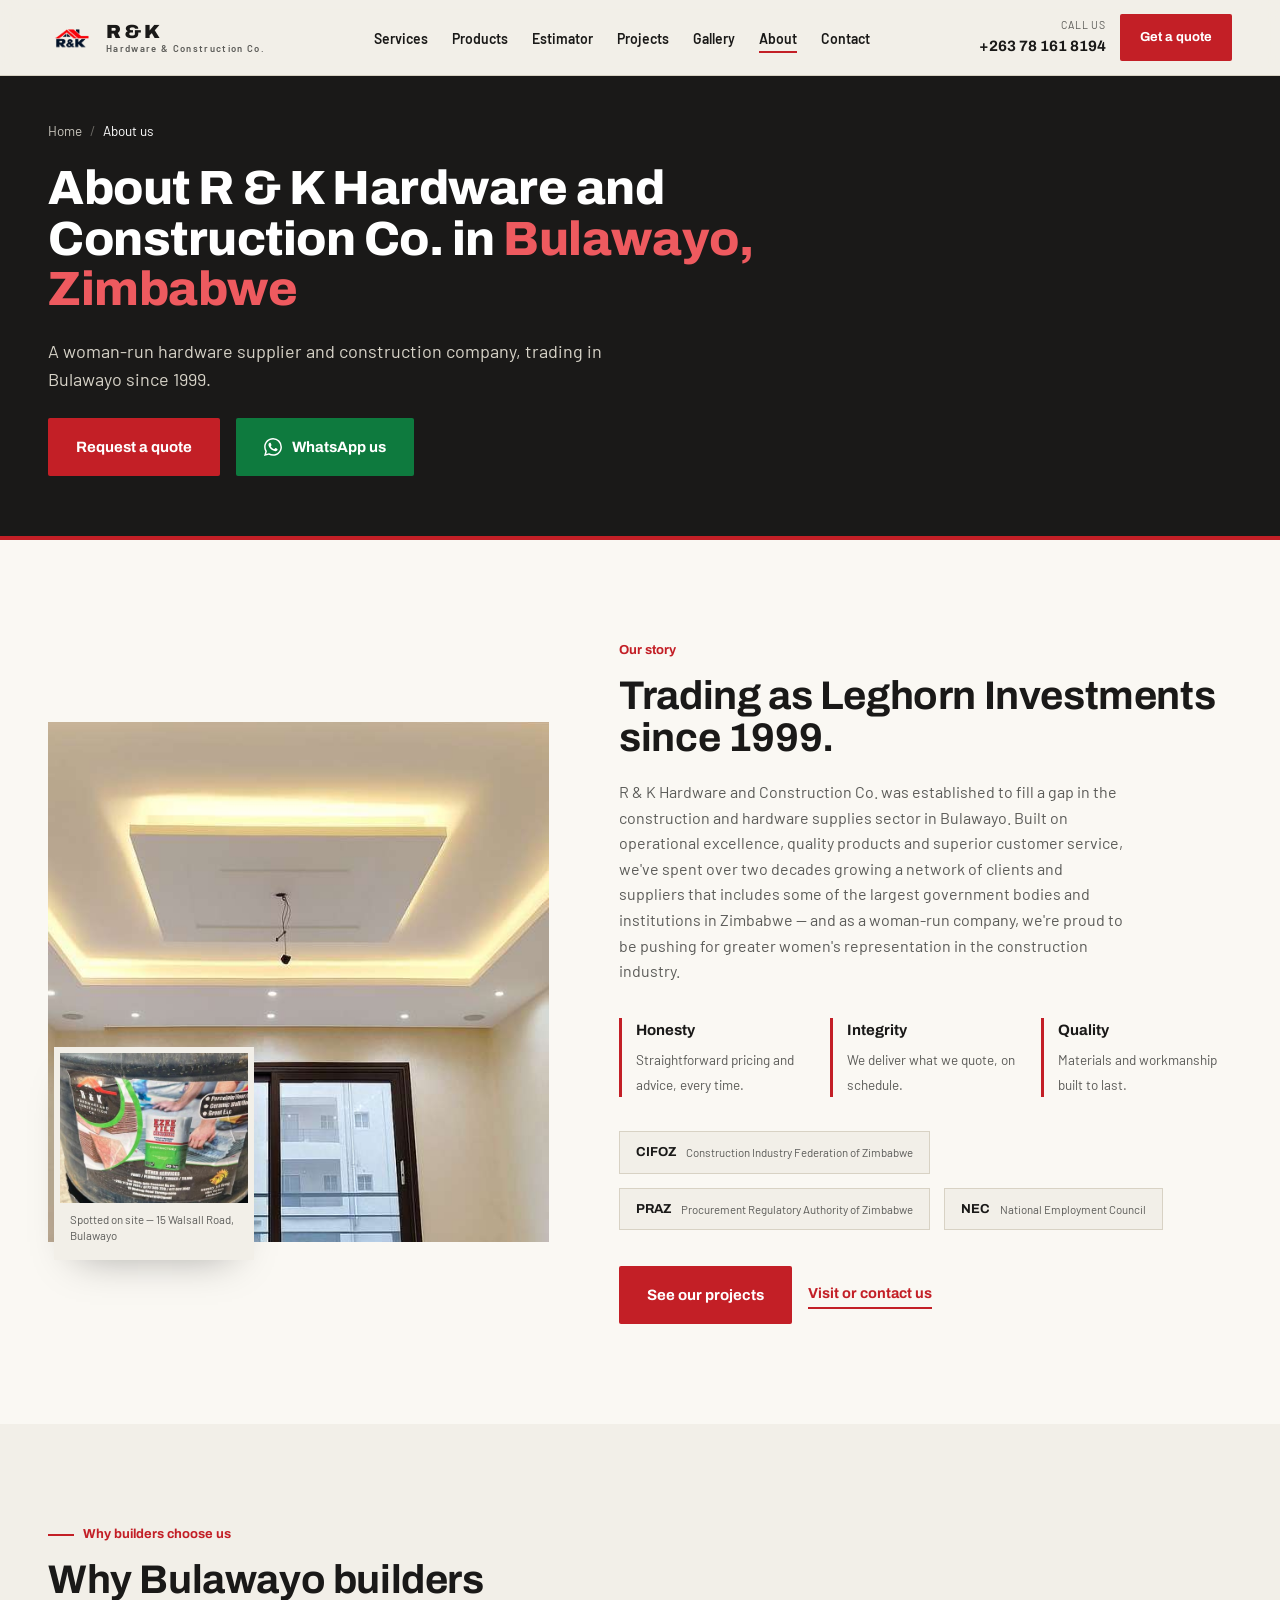
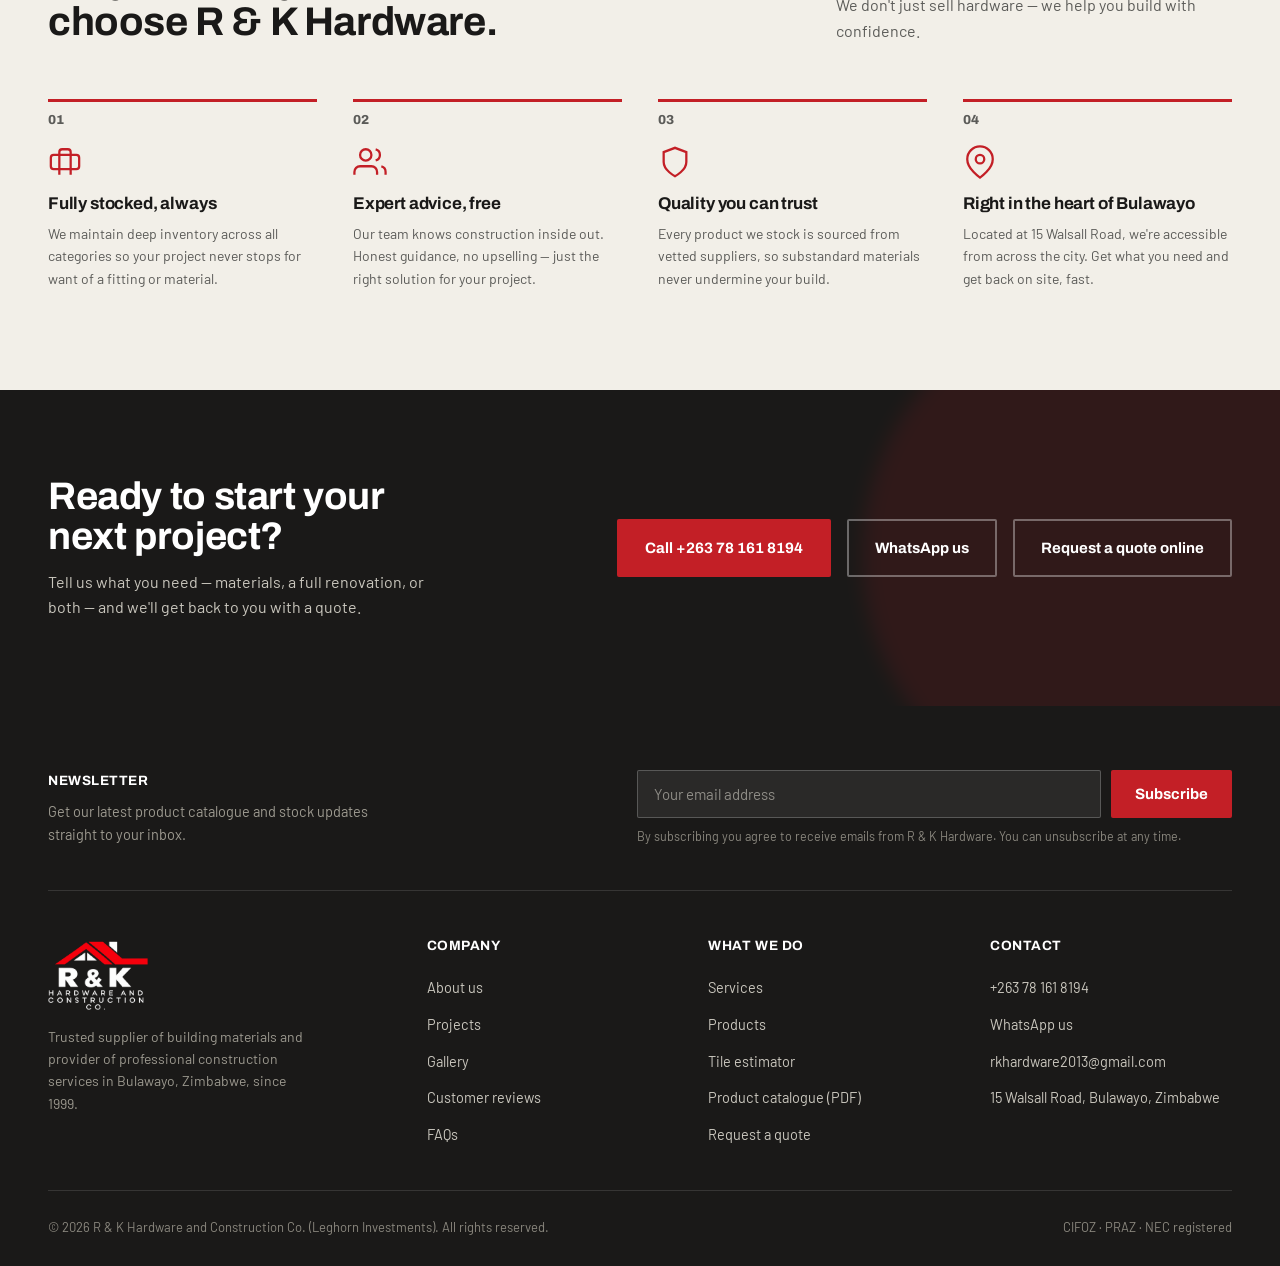
==== commit 1ab0d41d: "Add files via upload" ====
--- a/about.html
+++ b/about.html
@@ -51,7 +51,7 @@
       <span></span><span></span><span></span>
     </button>
     <nav class="links" id="navLinks" aria-label="Main navigation">
-      <ul role="list"><li><a href="services.html">Services</a></li><li><a href="products.html">Products</a></li><li><a href="estimator.html">Estimator</a></li><li><a href="projects.html">Projects</a></li><li><a href="about.html" aria-current="page">About</a></li><li><a href="contact.html">Contact</a></li></ul>
+      <ul role="list"><li><a href="services.html">Services</a></li><li><a href="products.html">Products</a></li><li><a href="estimator.html">Estimator</a></li><li><a href="projects.html">Projects</a></li><li><a href="gallery.html">Gallery</a></li><li><a href="about.html" aria-current="page">About</a></li><li><a href="contact.html">Contact</a></li></ul>
     </nav>
     <div class="nav-cta">
       <a class="nav-phone" href="tel:+263781618194"><small>Call us</small><strong>+263 78 161 8194</strong></a>
@@ -137,6 +137,34 @@
 
 <footer>
   <div class="wrap">
+    <div class="foot-news news-dark">
+      <div class="fn-copy">
+        <span class="foot-title">Newsletter</span>
+        <p>Get our latest product catalogue and stock updates straight to your inbox.</p>
+      </div>
+      <div class="fn-form">
+        <form class="news-form" action="https://formsubmit.co/rkhardware2013@gmail.com" method="POST" data-newsletter data-ajax="https://formsubmit.co/ajax/rkhardware2013@gmail.com">
+          <input type="hidden" name="_subject" value="New newsletter subscriber from the R &amp; K Hardware website">
+          <input type="hidden" name="_next" value="https://yourdomain.com/about.html?subscribed=1">
+          <input type="hidden" name="_captcha" value="false">
+          <input type="hidden" name="_template" value="table">
+          <input type="hidden" name="signup_source" value="Footer (about.html)">
+          <div class="honey" aria-hidden="true"><label>Leave this field empty<input type="text" name="_honey" tabindex="-1" autocomplete="off"></label></div>
+          <div class="news-row">
+            <label class="sr-only" for="newsEmailFooter">Email address</label>
+            <input id="newsEmailFooter" name="email" type="email" required autocomplete="email" placeholder="Your email address">
+            <button type="submit" class="btn btn-primary">Subscribe</button>
+          </div>
+          <p class="news-fine">By subscribing you agree to receive emails from R &amp; K Hardware. You can unsubscribe at any time.</p>
+          <p class="form-error" role="alert" hidden>Sorry, that didn&rsquo;t go through. Please try again or WhatsApp us on +263 78 161 8194.</p>
+        </form>
+        <div class="news-thanks" hidden>
+          <strong>You&rsquo;re on the list.</strong>
+          <p>Thanks for subscribing. Here&rsquo;s our catalogue to get you started.</p>
+          <a class="btn btn-primary btn-sm" href="catalogue/rk-hardware-product-catalogue.pdf" download><svg viewBox="0 0 24 24" fill="none" stroke="currentColor" stroke-width="2" aria-hidden="true"><path d="M12 3v12m0 0l-4-4m4 4l4-4"/><path d="M4 17v2a2 2 0 002 2h12a2 2 0 002-2v-2"/></svg>Download catalogue (PDF)</a>
+        </div>
+      </div>
+    </div>
     <div class="foot-grid">
       <div class="foot-brand">
         <img src="images/rk-hardware-construction-logo-white.png" class="foot-logo-mark" alt="R &amp; K Hardware and Construction Co. logo" width="340" height="212" loading="lazy" decoding="async">
@@ -147,6 +175,7 @@
         <ul role="list">
           <li><a href="about.html">About us</a></li>
           <li><a href="projects.html">Projects</a></li>
+          <li><a href="gallery.html">Gallery</a></li>
           <li><a href="testimonials.html">Customer reviews</a></li>
           <li><a href="faq.html">FAQs</a></li>
         </ul>
@@ -157,6 +186,7 @@
           <li><a href="services.html">Services</a></li>
           <li><a href="products.html">Products</a></li>
           <li><a href="estimator.html">Tile estimator</a></li>
+          <li><a href="catalogue/rk-hardware-product-catalogue.pdf" download>Product catalogue (PDF)</a></li>
           <li><a href="contact.html">Request a quote</a></li>
         </ul>
       </nav>
--- a/styles.css
+++ b/styles.css
@@ -1 +1,136 @@
-:root{--charcoal:#1a1918;--charcoal-2:#242320;--paper:#f2efe8;--paper-2:#e9e4d9;--red:#c31f26;--red-deep:#8c151a;--red-on-dark:#ee5a5f;--steel:#5b5b58;--steel-light:#8a8883;--cream:#faf8f3;--line:#d8d2c4;--ink:#1a1918;--radius:2px;--maxw:1240px;--shadow-1:0 18px 40px -22px rgba(0,0,0,.35)}*{box-sizing:border-box}html{scroll-behavior:smooth}@media (prefers-reduced-motion:reduce){html{scroll-behavior:auto}*{animation-duration:0.001ms !important;animation-iteration-count:1 !important;transition-duration:0.001ms !important}}body{margin:0;background:var(--paper);color:var(--ink);font-family:'Barlow',system-ui,-apple-system,'Segoe UI',Roboto,Arial,sans-serif;font-size:16px;line-height:1.6;-webkit-font-smoothing:antialiased}img{max-width:100%;display:block}a{color:inherit}h1,h2,h3,h4{font-family:'Archivo','Arial Black',system-ui,-apple-system,'Segoe UI',Arial,sans-serif;margin:0;line-height:1.05;letter-spacing:-0.01em;color:var(--charcoal)}.wrap{max-width:var(--maxw);margin:0 auto;padding:0 28px}section{position:relative}::selection{background:var(--red);color:#fff}:focus-visible{outline:3px solid var(--red);outline-offset:2px}.btn{display:inline-flex;align-items:center;gap:10px;font-family:'Archivo','Arial Black',system-ui,Arial,sans-serif;font-weight:700;font-size:15px;padding:15px 26px;border-radius:var(--radius);text-decoration:none;border:2px solid transparent;cursor:pointer;transition:transform .18s ease,background .18s ease,color .18s ease,border-color .18s ease;white-space:nowrap}.btn:hover{transform:translateY(-2px)}.btn-primary{background:var(--red);color:#fff}.btn-primary:hover{background:var(--red-deep)}.btn-ghost-dark{border-color:rgba(255,255,255,.35);color:#fff}.btn-ghost-dark:hover{border-color:#fff;background:rgba(255,255,255,.08)}.btn-ghost-light{border-color:var(--charcoal);color:var(--charcoal)}.btn-ghost-light:hover{background:var(--charcoal);color:#fff}.btn-sm{padding:11px 18px;font-size:13px}header{position:sticky;top:0;z-index:100;background:rgba(242,239,232,.92);backdrop-filter:blur(10px);border-bottom:1px solid var(--line)}.nav{max-width:var(--maxw);margin:0 auto;padding:14px 28px;display:flex;align-items:center;justify-content:space-between;gap:24px}.brand{display:flex;align-items:center;gap:12px;text-decoration:none}.brand svg{width:40px;height:40px;flex-shrink:0}.brand-mark{width:46px;height:auto;flex-shrink:0}.foot-logo-mark{width:120px;height:auto;margin-bottom:18px}.brand-word{font-family:'Archivo','Arial Black',system-ui,Arial,sans-serif;font-weight:900;font-size:19px;line-height:1;color:var(--charcoal)}.brand-word span{display:block;font-family:'Barlow',system-ui,-apple-system,'Segoe UI',Roboto,Arial,sans-serif;font-weight:600;font-size:9.5px;letter-spacing:.14em;color:var(--steel);margin-top:3px}nav.links ul{display:flex;gap:30px;align-items:center;list-style:none;margin:0;padding:0}nav.links a{text-decoration:none;color:var(--charcoal);font-weight:600;font-size:14.5px;position:relative;padding:4px 0}nav.links a::after{content:"";position:absolute;left:0;bottom:-2px;height:2px;width:0;background:var(--red);transition:width .2s ease}nav.links a:hover::after,nav.links a[aria-current="page"]::after{width:100%}.nav-cta{display:flex;align-items:center;gap:14px}.nav-phone{display:flex;flex-direction:column;text-align:right;text-decoration:none}.nav-phone small{font-size:10.5px;color:var(--steel);letter-spacing:.08em;text-transform:uppercase}.nav-phone strong{font-family:'Archivo','Arial Black',system-ui,Arial,sans-serif;font-size:15px;color:var(--charcoal)}.menu-btn{display:none;background:none;border:none;cursor:pointer;padding:6px}.menu-btn span{display:block;width:26px;height:2.5px;background:var(--charcoal);margin:5px 0;transition:.25s}@media (max-width:920px){nav.links{position:fixed;top:73px;left:0;right:0;background:var(--cream);padding:22px 28px 30px;border-bottom:1px solid var(--line);transform:translateY(-8px);opacity:0;pointer-events:none;transition:.2s ease}nav.links ul{flex-direction:column;align-items:flex-start;gap:18px}nav.links.open{transform:translateY(0);opacity:1;pointer-events:auto}.menu-btn{display:block}.nav-phone{display:none}}.hero{background:var(--charcoal);overflow:hidden}.hero-grid{max-width:var(--maxw);margin:0 auto;display:grid;grid-template-columns:1.05fr .95fr;min-height:640px}.hero-copy{padding:78px 28px 78px 28px;display:flex;flex-direction:column;justify-content:center;gap:26px;color:var(--cream)}.eyebrow-mark{display:flex;align-items:center;gap:10px;font-family:'Barlow',system-ui,-apple-system,'Segoe UI',Roboto,Arial,sans-serif;font-weight:600;font-size:13px;color:var(--steel-light)}.eyebrow-mark .dot{width:7px;height:7px;background:var(--red);border-radius:50%;flex-shrink:0}.hero-copy h1{font-size:clamp(2.4rem,4.6vw,3.6rem);color:#fff;font-weight:800}.hero-copy h1 em{font-style:normal;color:var(--red-on-dark)}.hero-copy p.lead{font-size:18px;color:#d7d3c8;max-width:46ch;margin:0}.hero-ctas{display:flex;gap:16px;flex-wrap:wrap;margin-top:6px}.hero-stats{display:flex;gap:34px;margin-top:22px;flex-wrap:wrap;border-top:1px solid rgba(255,255,255,.14);padding-top:26px}.hero-stats div strong{display:block;font-family:'Archivo','Arial Black',system-ui,Arial,sans-serif;font-size:30px;color:#fff;font-weight:800}.hero-stats div span{font-size:12.5px;color:var(--steel-light);letter-spacing:.03em}.hero-visual{position:relative;clip-path:polygon(14% 0,100% 0,100% 100%,0% 100%);background:#000}.hero-visual img{width:100%;height:100%;object-fit:cover;object-position:60% 30%;min-height:400px}.hero-visual::after{content:"";position:absolute;inset:0;background:linear-gradient(180deg,rgba(26,25,24,0) 40%,rgba(26,25,24,.55) 100%)}.hero-visual .tag{position:absolute;left:28px;bottom:28px;z-index:2;background:var(--red);color:#fff;font-family:'Archivo','Arial Black',system-ui,Arial,sans-serif;font-weight:800;font-size:13px;padding:10px 16px;letter-spacing:.02em;box-shadow:var(--shadow-1)}@media (max-width:880px){.hero-grid{grid-template-columns:1fr;min-height:0}.hero-visual{clip-path:none;min-height:280px}.hero-copy{padding:52px 24px 40px}}.trust{background:var(--paper-2);border-bottom:1px solid var(--line);padding:26px 0}.trust .wrap{display:flex;align-items:center;gap:38px;flex-wrap:wrap;justify-content:space-between}.trust-item{display:flex;align-items:center;gap:10px}.trust-item svg{width:22px;height:22px;color:var(--red);flex-shrink:0}.trust-item span{font-family:'Archivo','Arial Black',system-ui,Arial,sans-serif;font-weight:700;font-size:13.5px;color:var(--charcoal)}.client-row{background:var(--charcoal);padding:20px 0;overflow:hidden}.client-row .track{display:flex;gap:56px;white-space:nowrap;width:max-content;animation:scroll-left 32s linear infinite;align-items:center}.client-row:hover .track{animation-play-state:paused}.client-row span{font-family:'Archivo','Arial Black',system-ui,Arial,sans-serif;font-weight:700;font-size:14px;color:#8f8d87;letter-spacing:.03em;text-transform:uppercase}@keyframes scroll-left{from{transform:translateX(0)}to{transform:translateX(-50%)}}@media (prefers-reduced-motion:reduce){.client-row .track{animation:none;overflow-x:auto}}.sec{padding:100px 0}.sec-head{display:flex;justify-content:space-between;align-items:flex-end;gap:30px;margin-bottom:56px;flex-wrap:wrap}.sec-head .kicker{font-family:'Archivo','Arial Black',system-ui,Arial,sans-serif;font-weight:700;font-size:13px;color:var(--red);display:flex;align-items:center;gap:9px;margin-bottom:14px}.sec-head .kicker::before{content:"";width:26px;height:2px;background:var(--red)}.sec-head h2{font-size:clamp(1.7rem,3.2vw,2.5rem);max-width:24ch}.sec-head p{max-width:44ch;color:var(--steel);font-size:16px;margin:0}.sec-alt{background:var(--cream)}.svc-accordion{display:flex;flex-direction:column;gap:1px;background:var(--line);border:1px solid var(--line)}.svc-item{background:var(--paper)}.svc-item summary{list-style:none;cursor:pointer;padding:28px;display:flex;align-items:center;justify-content:space-between;gap:20px;transition:background .18s ease}.svc-item summary::-webkit-details-marker{display:none}.svc-item summary:hover{background:var(--cream)}.svc-summary-left{display:flex;align-items:center;gap:22px}.svc-summary-left .icon{width:42px;height:42px;color:var(--red);flex-shrink:0}.svc-summary-left h3{font-size:19px;font-weight:700;margin-bottom:5px}.svc-summary-left p{margin:0;color:var(--steel);font-size:14px;max-width:52ch}.svc-item .chev{width:22px;height:22px;color:var(--steel);flex-shrink:0;transition:transform .25s ease}.svc-item[open] .chev{transform:rotate(180deg);color:var(--red)}.svc-body{padding:0 28px 30px;animation:svc-fade .25s ease}@keyframes svc-fade{from{opacity:0;transform:translateY(-6px)}to{opacity:1;transform:none}}.svc-group{margin-bottom:20px}.svc-group:last-child{margin-bottom:0}.svc-group h4{font-family:'Archivo','Arial Black',system-ui,Arial,sans-serif;font-size:12.5px;font-weight:700;text-transform:uppercase;letter-spacing:.06em;color:var(--steel);margin-bottom:12px}.svc-note{margin:0 0 14px;color:var(--steel);font-size:14px}.svc-sublist{display:flex;flex-wrap:wrap;gap:10px}.svc-sub{display:inline-flex;align-items:center;gap:9px;background:var(--charcoal);color:#fff;text-decoration:none;padding:11px 16px;font-family:'Archivo','Arial Black',system-ui,Arial,sans-serif;font-weight:700;font-size:13.5px;border:1.5px solid var(--charcoal);transition:all .18s ease}.svc-sub svg{width:16px;height:16px;flex-shrink:0}.svc-sub:hover{background:#0e7a3e;border-color:#0e7a3e;color:#fff}.svc-cta{display:inline-flex;align-items:center;gap:8px;margin-top:18px;color:#0e7a3e;font-family:'Archivo','Arial Black',system-ui,Arial,sans-serif;font-weight:700;font-size:14px;text-decoration:none}.svc-cta:hover{text-decoration:underline}@media (max-width:640px){.svc-item summary{padding:20px;flex-wrap:wrap}.svc-summary-left{gap:14px}.svc-summary-left .icon{width:34px;height:34px}.svc-body{padding:0 20px 24px}}.product-feature{display:grid;grid-template-columns:1fr 1fr;gap:64px;align-items:center;margin-bottom:96px}.product-feature:last-child{margin-bottom:0}.product-feature.reverse .pf-media{order:2}.product-feature.reverse .pf-copy{order:1}.pf-media{position:relative}.pf-media img{width:100%;height:420px;object-fit:cover;box-shadow:var(--shadow-1)}.pf-media .num{position:absolute;top:-18px;left:-18px;width:60px;height:60px;background:var(--red);color:#fff;display:flex;align-items:center;justify-content:center;font-family:'Archivo','Arial Black',system-ui,Arial,sans-serif;font-weight:900;font-size:22px;box-shadow:var(--shadow-1)}.pf-copy h3{font-size:clamp(1.5rem,2.6vw,2rem);margin-bottom:16px}.pf-copy p.desc{color:var(--steel);margin-bottom:26px;max-width:50ch}.spec-list{display:grid;grid-template-columns:repeat(2,1fr);gap:14px 24px;margin-bottom:26px}.spec-list div{border-top:1px solid var(--line);padding-top:10px}.spec-list div small{display:block;font-size:11.5px;color:var(--steel);text-transform:uppercase;letter-spacing:.07em;margin-bottom:4px}.spec-list div strong{font-family:'Archivo','Arial Black',system-ui,Arial,sans-serif;font-size:15.5px;color:var(--charcoal)}.chip-row{display:flex;gap:10px;flex-wrap:wrap}.chip{border:1.5px solid var(--line);padding:7px 14px;font-size:13px;font-weight:600;border-radius:30px;color:var(--steel);background:var(--paper)}.category-grid{display:grid;grid-template-columns:repeat(3,1fr);gap:1px;background:var(--line);border:1px solid var(--line);margin-bottom:0}.cat-card{background:var(--paper);padding:30px 26px;display:flex;flex-direction:column;gap:12px;transition:background .2s ease,color .2s ease}.cat-card:hover{background:var(--charcoal);color:#f2efe8}.cat-card:hover .cat-title{color:#fff}.cat-card:hover p{color:#c9c6bd}.cat-card:hover .icon{color:var(--red)}.cat-card .icon{width:32px;height:32px;color:var(--red)}.cat-card .cat-title{font-family:'Archivo','Arial Black',system-ui,Arial,sans-serif;font-size:16px;font-weight:700;margin:0}.cat-card p{margin:0;font-size:13.5px;color:var(--steel);line-height:1.55}.cat-card-dark{background:var(--charcoal);color:#f2efe8}.cat-card-dark .cat-title{color:#fff}.cat-card-dark p{color:#c9c6bd}.cat-card-dark .icon{color:var(--red)}.cat-card-dark:hover{background:var(--paper);color:var(--charcoal)}.cat-card-dark:hover .cat-title{color:var(--charcoal)}.cat-card-dark:hover p{color:var(--steel)}@media (max-width:920px){.category-grid{grid-template-columns:repeat(2,1fr)}}@media (max-width:560px){.category-grid{grid-template-columns:1fr}}@media (max-width:820px){.product-feature,.product-feature.reverse{grid-template-columns:1fr;gap:32px}.product-feature.reverse .pf-media{order:1}.product-feature.reverse .pf-copy{order:2}.pf-media img{height:280px}}.proj-table-wrap{overflow-x:auto;border:1px solid var(--line);background:var(--paper)}table.projects{width:100%;border-collapse:collapse;min-width:760px}table.projects thead th{text-align:left;font-family:'Archivo','Arial Black',system-ui,Arial,sans-serif;font-size:12.5px;letter-spacing:.05em;text-transform:uppercase;color:#fff;background:var(--charcoal);padding:16px 20px;font-weight:700}table.projects tbody td{padding:20px 20px;border-bottom:1px solid var(--line);font-size:14.5px;vertical-align:top}table.projects tbody tr:last-child td{border-bottom:none}table.projects tbody tr:hover{background:var(--cream)}table.projects td.date{font-family:'Archivo','Arial Black',system-ui,Arial,sans-serif;font-weight:800;color:var(--red);white-space:nowrap}table.projects td.client{font-weight:700;color:var(--charcoal)}table.projects td.value{font-family:'Archivo','Arial Black',system-ui,Arial,sans-serif;font-weight:700;white-space:nowrap}.about-grid{display:grid;grid-template-columns:.9fr 1.1fr;gap:70px;align-items:center}.about-media{position:relative}.about-media img{width:100%;height:520px;object-fit:cover}.about-media .proof{position:absolute;bottom:-34px;left:-34px;width:200px;box-shadow:var(--shadow-1);border:6px solid var(--paper);background:var(--paper)}.about-media .proof img{height:150px}.about-media .proof figcaption{padding:9px 10px 11px;font-size:11.5px;color:var(--steel);line-height:1.35}.value-row{display:grid;grid-template-columns:repeat(3,1fr);gap:20px;margin:34px 0}.value-row div{border-left:3px solid var(--red);padding-left:14px}.value-row div strong{display:block;font-family:'Archivo','Arial Black',system-ui,Arial,sans-serif;font-size:15px;margin-bottom:4px}.value-row div span{font-size:13.5px;color:var(--steel)}.badge-row{display:flex;gap:14px;flex-wrap:wrap;margin-top:28px}.badge{display:flex;align-items:center;gap:10px;border:1.5px solid var(--line);padding:10px 16px;background:var(--paper)}.badge b{font-family:'Archivo','Arial Black',system-ui,Arial,sans-serif;font-size:13px;color:var(--charcoal)}.badge span{font-size:11.5px;color:var(--steel)}@media (max-width:900px){.about-grid{grid-template-columns:1fr;gap:70px}.about-media .proof{width:150px;left:0}.value-row{grid-template-columns:1fr}}.why-grid{display:grid;grid-template-columns:repeat(4,1fr);gap:36px}.why-card{position:relative;padding-top:8px;border-top:3px solid var(--red)}.why-num{font-family:'Archivo','Arial Black',system-ui,Arial,sans-serif;font-weight:800;font-size:13px;color:var(--steel);margin-bottom:14px}.why-card .icon{width:34px;height:34px;color:var(--red);display:block;margin-bottom:16px}.why-card h3{font-size:17px;margin-bottom:10px}.why-card p{margin:0;font-size:14px;color:var(--steel);line-height:1.6}@media (max-width:920px){.why-grid{grid-template-columns:repeat(2,1fr)}}@media (max-width:560px){.why-grid{grid-template-columns:1fr}}.suppliers-sec{padding-top:70px;padding-bottom:70px}.supplier-grid{display:grid;grid-template-columns:repeat(4,1fr);gap:20px}.supplier-card{background:var(--paper);border:1px solid var(--line);display:flex;flex-direction:column;align-items:center;gap:14px;padding:24px 18px;text-align:center;transition:border-color .2s ease,transform .2s ease}.supplier-card:hover{border-color:var(--red);transform:translateY(-3px)}.supplier-card img{height:64px;width:auto;max-width:100%;object-fit:contain;filter:grayscale(15%)}.supplier-card span{font-family:'Archivo','Arial Black',system-ui,Arial,sans-serif;font-weight:700;font-size:12.5px;color:var(--steel);letter-spacing:.01em}@media (max-width:820px){.supplier-grid{grid-template-columns:repeat(2,1fr)}}.est-card{background:var(--cream);border:1px solid var(--line);padding:8px}.est-tabs{display:flex;gap:4px;flex-wrap:wrap;padding:8px}.est-tab{flex:1;min-width:150px;display:flex;align-items:center;justify-content:center;gap:9px;font-family:'Archivo','Arial Black',system-ui,Arial,sans-serif;font-weight:700;font-size:13.5px;color:var(--steel);background:transparent;border:none;padding:14px 12px;cursor:pointer;border-bottom:3px solid transparent;transition:all .18s ease}.est-tab svg{width:19px;height:19px;flex-shrink:0}.est-tab:hover{color:var(--charcoal)}.est-tab.active{color:var(--red);border-bottom-color:var(--red);background:var(--paper)}.est-panel{display:none;padding:32px 28px 8px}.est-panel.active{display:block}.est-layout{display:grid;grid-template-columns:1fr 1fr;gap:40px;align-items:start}.est-room{background:var(--paper);border:1px solid var(--line);padding:18px 20px;margin-bottom:14px;position:relative}.est-size-select{margin-bottom:18px}.est-size-select label{display:block;font-size:11.5px;font-weight:700;text-transform:uppercase;letter-spacing:.05em;color:var(--steel);margin-bottom:7px}.est-size-select select{width:100%;padding:11px 13px;border:1.5px solid var(--line);background:#fff;font-family:'Barlow',system-ui,-apple-system,'Segoe UI',Roboto,Arial,sans-serif;font-size:14px;color:var(--ink);cursor:pointer}.est-size-select select:focus{border-color:var(--red);outline:none}.est-room-head{margin-bottom:12px}.room-num{font-family:'Archivo','Arial Black',system-ui,Arial,sans-serif;font-weight:700;font-size:13px;color:var(--charcoal)}.est-fields{display:grid;grid-template-columns:1fr 1fr;gap:14px}.est-field label{display:block;font-size:11.5px;font-weight:700;text-transform:uppercase;letter-spacing:.05em;color:var(--steel);margin-bottom:7px}.est-field input{width:100%;padding:11px 13px;border:1.5px solid var(--line);background:#fff;font-family:'Barlow',system-ui,-apple-system,'Segoe UI',Roboto,Arial,sans-serif;font-size:14.5px;color:var(--ink)}.est-field input:focus{border-color:var(--red);outline:none}.rm-del{position:absolute;top:14px;right:14px;background:none;border:none;color:var(--steel);cursor:pointer;padding:4px;line-height:0}.rm-del:hover{color:var(--red)}.rm-del svg{width:16px;height:16px}.est-add{font-family:'Archivo','Arial Black',system-ui,Arial,sans-serif;font-weight:700;font-size:13px;color:var(--red);background:none;border:1.5px dashed var(--line);width:100%;padding:12px;cursor:pointer;transition:border-color .18s ease,background .18s ease}.est-add:hover{border-color:var(--red);background:var(--paper)}.est-results{background:var(--charcoal);color:#fff;padding:26px 24px;min-height:220px}.est-placeholder{color:var(--steel-light);font-size:14px;padding:20px 0}.res-total{border-bottom:1px solid rgba(255,255,255,.16);padding-bottom:16px;margin-bottom:16px}.rt-lbl{font-size:11.5px;text-transform:uppercase;letter-spacing:.06em;color:var(--steel-light);margin-bottom:4px}.rt-val{font-family:'Archivo','Arial Black',system-ui,Arial,sans-serif;font-weight:800;font-size:30px;color:#fff}.rt-val span{font-size:14px;font-weight:600;color:var(--steel-light);margin-left:4px}.res-item{display:flex;justify-content:space-between;align-items:baseline;padding:10px 0;border-bottom:1px solid rgba(255,255,255,.08)}.res-item:last-child{border-bottom:none}.ri-lbl{font-size:13.5px;color:#d7d3c8}.ri-val{font-family:'Archivo','Arial Black',system-ui,Arial,sans-serif;font-weight:800;font-size:17px;color:#fff}.ri-val span{font-size:12px;font-weight:600;color:var(--steel-light);margin-left:3px}.est-note{display:flex;align-items:center;gap:8px;padding:16px 20px;font-size:13px;color:var(--steel);border-top:1px solid var(--line);margin-top:8px}.est-note a{color:var(--red);font-weight:700;text-decoration:none}@media (max-width:820px){.est-layout{grid-template-columns:1fr}.est-panel{padding:26px 16px 8px}.est-tab{min-width:110px;font-size:12px;padding:12px 8px}}.testi-grid{display:grid;grid-template-columns:repeat(3,1fr);gap:26px}.testi-card{background:var(--paper);border:1px solid var(--line);padding:32px 28px;display:flex;flex-direction:column;gap:16px}.testi-stars{color:var(--red);font-size:15px;letter-spacing:2px}.testi-quote{margin:0;color:var(--charcoal);font-size:15.5px;line-height:1.65;flex-grow:1}.testi-author{display:flex;align-items:center;gap:12px}.testi-av{width:38px;height:38px;border-radius:50%;background:var(--charcoal);color:#fff;display:flex;align-items:center;justify-content:center;flex-shrink:0;font-family:'Archivo','Arial Black',system-ui,Arial,sans-serif;font-weight:700;font-size:12.5px}.testi-author strong{display:block;font-family:'Archivo','Arial Black',system-ui,Arial,sans-serif;font-size:14px}.testi-author span{font-size:12.5px;color:var(--steel)}@media (max-width:880px){.testi-grid{grid-template-columns:1fr}}.cta-band{background:var(--charcoal);color:#fff;padding:86px 0;position:relative;overflow:hidden}.cta-band::before{content:"";position:absolute;right:-8%;top:-30%;width:520px;height:520px;background:var(--red);opacity:.13;border-radius:50%;filter:blur(10px)}.cta-inner{display:flex;justify-content:space-between;align-items:center;gap:40px;flex-wrap:wrap;position:relative;z-index:1}.cta-inner h2{color:#fff;font-size:clamp(1.7rem,3vw,2.4rem);max-width:18ch}.cta-inner p{color:#c9c6bd;margin:12px 0 0;max-width:44ch}.cta-actions{display:flex;gap:16px;flex-wrap:wrap}.contact-grid{display:grid;grid-template-columns:1fr 1fr;gap:70px}.info-list{display:flex;flex-direction:column;gap:26px;margin-top:32px}.info-item{display:flex;gap:16px;align-items:flex-start}.info-item .ic{width:44px;height:44px;background:var(--charcoal);color:#fff;flex-shrink:0;display:flex;align-items:center;justify-content:center}.info-item .ic svg{width:20px;height:20px}.info-item strong{display:block;font-family:'Archivo','Arial Black',system-ui,Arial,sans-serif;font-size:15px;margin-bottom:3px}.info-item span,.info-item a{font-size:14.5px;color:var(--steel);text-decoration:none}.info-item a:hover{color:var(--red)}.quote-form{background:var(--cream);border:1px solid var(--line);padding:40px}.quote-form h3{font-size:22px;margin-bottom:8px}.quote-form>p{color:var(--steel);margin:0 0 26px;font-size:14.5px}.field{margin-bottom:18px}.field label{display:block;font-size:12.5px;font-weight:700;text-transform:uppercase;letter-spacing:.05em;color:var(--steel);margin-bottom:7px}.field input,.field select,.field textarea{width:100%;padding:12px 14px;border:1.5px solid var(--line);background:#fff;font-family:'Barlow',system-ui,-apple-system,'Segoe UI',Roboto,Arial,sans-serif;font-size:14.5px;color:var(--ink);transition:border-color .18s ease}.field input:focus,.field select:focus,.field textarea:focus{border-color:var(--red);outline:none}.field-row{display:grid;grid-template-columns:1fr 1fr;gap:16px}@media (max-width:900px){.contact-grid{grid-template-columns:1fr;gap:50px}.field-row{grid-template-columns:1fr}}footer{background:var(--charcoal);color:#c9c6bd;padding:64px 0 28px}.foot-grid{display:grid;grid-template-columns:1.4fr 1fr 1fr 1fr;gap:40px;padding-bottom:44px;border-bottom:1px solid rgba(255,255,255,.12)}.foot-brand .brand-word{color:#fff}.foot-brand p{font-size:14px;color:#9c998f;max-width:32ch;margin-top:16px}footer .foot-title{display:block;margin:0 0 18px;color:#fff;font-weight:700;font-family:'Archivo','Arial Black',system-ui,Arial,sans-serif;font-size:13.5px;letter-spacing:.04em;text-transform:uppercase;margin-bottom:18px}footer ul{list-style:none;padding:0;margin:0;display:flex;flex-direction:column;gap:11px}footer ul a{text-decoration:none;color:#c9c6bd;font-size:14.5px}footer ul a:hover{color:#fff}.foot-bottom{display:flex;justify-content:space-between;padding-top:26px;flex-wrap:wrap;gap:10px;font-size:13px;color:#8a877e}@media (max-width:820px){.foot-grid{grid-template-columns:1fr 1fr}}@media (max-width:520px){.foot-grid{grid-template-columns:1fr}}.js .reveal{opacity:0;transform:translateY(18px);transition:opacity .6s ease,transform .6s ease}.js .reveal.in{opacity:1;transform:none}[hidden]{display:none !important}.sr-only{position:absolute;width:1px;height:1px;margin:-1px;padding:0;overflow:hidden;clip:rect(0,0,0,0);white-space:nowrap;border:0}.skip-link{position:absolute;left:12px;top:-60px;z-index:200;background:var(--red);color:#fff;padding:12px 18px;font-family:'Archivo',Arial,sans-serif;font-weight:700;text-decoration:none}.skip-link:focus{top:12px}@media (max-width:600px){.nav{padding:12px 16px;gap:10px}.nav-cta{gap:8px}.brand{gap:8px}.brand-mark{width:38px}.brand-word{font-size:17px}.brand-word span{white-space:normal;line-height:1.25;max-width:9.5em;letter-spacing:.08em}.btn-sm{padding:10px 12px;font-size:12.5px}nav.links{top:66px}}.page-hero{background:var(--charcoal);color:var(--cream);padding:44px 0 60px;border-bottom:4px solid var(--red)}.page-hero .wrap{display:flex;flex-direction:column;gap:22px}.crumbs ol{list-style:none;display:flex;flex-wrap:wrap;gap:8px;margin:0;padding:0;font-size:13.5px;color:var(--steel-light)}.crumbs li+li::before{content:"/";margin-right:8px;color:#6d6b66}.crumbs a{color:#c9c6bd;text-decoration:none}.crumbs a:hover{color:#fff;text-decoration:underline}.crumbs [aria-current]{color:#fff}.page-hero h1{color:#fff;font-size:clamp(1.9rem,4vw,3rem);font-weight:800;max-width:26ch}.page-hero h1 em{font-style:normal;color:var(--red-on-dark)}.page-hero p.lead{color:#d7d3c8;font-size:18px;max-width:60ch;margin:0}.page-hero .hero-ctas{margin-top:2px}.hero-tagline{font-family:'Archivo','Arial Black',Arial,sans-serif;font-weight:700;font-size:clamp(1.05rem,1.8vw,1.3rem);color:#fff;margin:0}.btn-wa{background:#0e7a3e;color:#fff}.btn-wa:hover{background:#0a5f2f}.btn-wa svg{width:18px;height:18px;flex-shrink:0}a.cat-card{text-decoration:none;color:inherit}a.cat-card:focus-visible{outline-offset:-3px}.card-link{margin-top:auto;font-family:'Archivo','Arial Black',Arial,sans-serif;font-weight:700;font-size:13px;color:var(--red)}.cat-card-dark .card-link{color:var(--red-on-dark)}.cat-card:hover .card-link{color:#fff}.cat-card-dark:hover .card-link{color:var(--red)}.cat-card:hover .icon,.cat-card-dark .icon{color:var(--red-on-dark)}.cat-card-dark:hover .icon{color:var(--red)}.testi-author .testi-av{color:#fff;font-size:12.5px}.more-row{display:flex;gap:16px;flex-wrap:wrap;align-items:center;margin-top:36px}.text-link{font-family:'Archivo','Arial Black',Arial,sans-serif;font-weight:700;font-size:14.5px;color:var(--red);text-decoration:none;border-bottom:2px solid currentColor;padding-bottom:2px}.text-link:hover{color:var(--red-deep)}.promo{display:grid;grid-template-columns:1.1fr .9fr;gap:56px;align-items:center}.promo h2{font-size:clamp(1.7rem,3.2vw,2.5rem);max-width:20ch;margin-bottom:16px}.promo p{color:var(--steel);max-width:50ch;margin:0 0 26px}.promo .est-results{min-height:0}.promo .ex-title{font-family:'Archivo','Arial Black',Arial,sans-serif;font-weight:700;font-size:14px;color:#fff;margin:0 0 18px}@media (max-width:820px){.promo{grid-template-columns:1fr;gap:34px}}.category-grid.cols-4{grid-template-columns:repeat(4,1fr)}@media (max-width:920px){.category-grid.cols-4{grid-template-columns:repeat(2,1fr)}}@media (max-width:560px){.category-grid.cols-4{grid-template-columns:1fr}}.gallery{display:grid;grid-template-columns:repeat(3,1fr);gap:22px}.gallery figure{margin:0}.gallery img{width:100%;height:340px;object-fit:cover;box-shadow:var(--shadow-1)}.gallery figcaption{font-size:14px;color:var(--steel);padding-top:12px}@media (max-width:820px){.gallery{grid-template-columns:1fr}.gallery img{height:260px}}.sec-tight{padding-top:0}.faq-list .svc-body p{margin:0;color:var(--steel);max-width:68ch}.faq-list .svc-body p+p{margin-top:12px}.quote-form .req-note{font-size:13px;color:var(--steel);margin:0 0 18px}.honey{position:absolute;left:-9999px;width:1px;height:1px;overflow:hidden}.form-thanks{background:var(--cream);border:1px solid var(--line);border-top:4px solid var(--red);padding:40px}.form-thanks h3{font-size:24px;margin-bottom:10px}.form-thanks p{color:var(--steel);margin:0 0 22px;max-width:46ch}.form-thanks .hero-ctas{margin:0}.form-error{color:var(--red-deep);font-size:14px;font-weight:600;margin:14px 0 0}.map-wrap{margin-top:64px}.map-wrap h2{font-size:clamp(1.5rem,2.6vw,2rem);margin-bottom:18px}.map-wrap iframe{display:block;width:100%;height:380px;border:1px solid var(--line);background:var(--paper-2)}.info-item span,.info-item a{overflow-wrap:anywhere}.prose{max-width:66ch}.prose p{color:var(--steel);margin:0 0 18px}.prose h2{font-size:clamp(1.5rem,2.6vw,2rem);margin:0 0 16px}.est-explain{margin-top:44px;max-width:66ch}.est-explain h2{font-size:clamp(1.4rem,2.4vw,1.8rem);margin-bottom:14px}.est-explain p{color:var(--steel);margin:0 0 14px}@media (min-width:821px){.est-layout{grid-template-rows:auto 1fr}.est-layout .est-inputs{grid-column:1;grid-row:1}.est-layout .est-add{grid-column:1;grid-row:2;align-self:start}.est-layout .est-results{grid-column:2;grid-row:1 / span 2;align-self:start}}.est-field input,.est-size-select select{min-height:44px}.rm-del{padding:10px}.foot-brand .foot-logo-mark{margin-bottom:6px}footer ul span{font-size:14.5px}@media (prefers-reduced-motion:reduce){.js .reveal{opacity:1;transform:none;transition:none}.svc-body{animation:none}}+:root{--charcoal:#1a1918;--charcoal-2:#242320;--paper:#f2efe8;--paper-2:#e9e4d9;--red:#c31f26;--red-deep:#8c151a;--red-on-dark:#ee5a5f;--steel:#5b5b58;--steel-light:#8a8883;--cream:#faf8f3;--line:#d8d2c4;--ink:#1a1918;--radius:2px;--maxw:1240px;--shadow-1:0 18px 40px -22px rgba(0,0,0,.35)}*{box-sizing:border-box}html{scroll-behavior:smooth}@media (prefers-reduced-motion:reduce){html{scroll-behavior:auto}*{animation-duration:0.001ms !important;animation-iteration-count:1 !important;transition-duration:0.001ms !important}}body{margin:0;background:var(--paper);color:var(--ink);font-family:'Barlow',system-ui,-apple-system,'Segoe UI',Roboto,Arial,sans-serif;font-size:16px;line-height:1.6;-webkit-font-smoothing:antialiased}img{max-width:100%;display:block}a{color:inherit}h1,h2,h3,h4{font-family:'Archivo','Arial Black',system-ui,-apple-system,'Segoe UI',Arial,sans-serif;margin:0;line-height:1.05;letter-spacing:-0.01em;color:var(--charcoal)}.wrap{max-width:var(--maxw);margin:0 auto;padding:0 28px}section{position:relative}::selection{background:var(--red);color:#fff}:focus-visible{outline:3px solid var(--red);outline-offset:2px}.btn{display:inline-flex;align-items:center;gap:10px;font-family:'Archivo','Arial Black',system-ui,Arial,sans-serif;font-weight:700;font-size:15px;padding:15px 26px;border-radius:var(--radius);text-decoration:none;border:2px solid transparent;cursor:pointer;transition:transform .18s ease,background .18s ease,color .18s ease,border-color .18s ease;white-space:nowrap}.btn:hover{transform:translateY(-2px)}.btn-primary{background:var(--red);color:#fff}.btn-primary:hover{background:var(--red-deep)}.btn-ghost-dark{border-color:rgba(255,255,255,.35);color:#fff}.btn-ghost-dark:hover{border-color:#fff;background:rgba(255,255,255,.08)}.btn-ghost-light{border-color:var(--charcoal);color:var(--charcoal)}.btn-ghost-light:hover{background:var(--charcoal);color:#fff}.btn-sm{padding:11px 18px;font-size:13px}header{position:sticky;top:0;z-index:100;background:rgba(242,239,232,.92);backdrop-filter:blur(10px);border-bottom:1px solid var(--line)}.nav{max-width:var(--maxw);margin:0 auto;padding:14px 28px;display:flex;align-items:center;justify-content:space-between;gap:24px}.brand{display:flex;align-items:center;gap:12px;text-decoration:none}.brand svg{width:40px;height:40px;flex-shrink:0}.brand-mark{width:46px;height:auto;flex-shrink:0}.foot-logo-mark{width:120px;height:auto;margin-bottom:18px}.brand-word{font-family:'Archivo','Arial Black',system-ui,Arial,sans-serif;font-weight:900;font-size:19px;line-height:1;color:var(--charcoal)}.brand-word span{display:block;font-family:'Barlow',system-ui,-apple-system,'Segoe UI',Roboto,Arial,sans-serif;font-weight:600;font-size:9.5px;letter-spacing:.14em;color:var(--steel);margin-top:3px}nav.links ul{display:flex;gap:30px;align-items:center;list-style:none;margin:0;padding:0}nav.links a{text-decoration:none;color:var(--charcoal);font-weight:600;font-size:14.5px;position:relative;padding:4px 0}nav.links a::after{content:"";position:absolute;left:0;bottom:-2px;height:2px;width:0;background:var(--red);transition:width .2s ease}nav.links a:hover::after,nav.links a[aria-current="page"]::after{width:100%}.nav-cta{display:flex;align-items:center;gap:14px}.nav-phone{display:flex;flex-direction:column;text-align:right;text-decoration:none}.nav-phone small{font-size:10.5px;color:var(--steel);letter-spacing:.08em;text-transform:uppercase}.nav-phone strong{font-family:'Archivo','Arial Black',system-ui,Arial,sans-serif;font-size:15px;color:var(--charcoal)}.menu-btn{display:none;background:none;border:none;cursor:pointer;padding:6px}.menu-btn span{display:block;width:26px;height:2.5px;background:var(--charcoal);margin:5px 0;transition:.25s}@media (max-width:920px){nav.links{position:fixed;top:73px;left:0;right:0;background:var(--cream);padding:22px 28px 30px;border-bottom:1px solid var(--line);transform:translateY(-8px);opacity:0;pointer-events:none;transition:.2s ease}nav.links ul{flex-direction:column;align-items:flex-start;gap:18px}nav.links.open{transform:translateY(0);opacity:1;pointer-events:auto}.menu-btn{display:block}.nav-phone{display:none}}.hero{background:var(--charcoal);overflow:hidden}.hero-grid{max-width:var(--maxw);margin:0 auto;display:grid;grid-template-columns:1.05fr .95fr;min-height:640px}.hero-copy{padding:78px 28px 78px 28px;display:flex;flex-direction:column;justify-content:center;gap:26px;color:var(--cream)}.eyebrow-mark{display:flex;align-items:center;gap:10px;font-family:'Barlow',system-ui,-apple-system,'Segoe UI',Roboto,Arial,sans-serif;font-weight:600;font-size:13px;color:var(--steel-light)}.eyebrow-mark .dot{width:7px;height:7px;background:var(--red);border-radius:50%;flex-shrink:0}.hero-copy h1{font-size:clamp(2.4rem,4.6vw,3.6rem);color:#fff;font-weight:800}.hero-copy h1 em{font-style:normal;color:var(--red-on-dark)}.hero-copy p.lead{font-size:18px;color:#d7d3c8;max-width:46ch;margin:0}.hero-ctas{display:flex;gap:16px;flex-wrap:wrap;margin-top:6px}.hero-stats{display:flex;gap:34px;margin-top:22px;flex-wrap:wrap;border-top:1px solid rgba(255,255,255,.14);padding-top:26px}.hero-stats div strong{display:block;font-family:'Archivo','Arial Black',system-ui,Arial,sans-serif;font-size:30px;color:#fff;font-weight:800}.hero-stats div span{font-size:12.5px;color:var(--steel-light);letter-spacing:.03em}.hero-visual{position:relative;clip-path:polygon(14% 0,100% 0,100% 100%,0% 100%);background:#000}.hero-visual img{width:100%;height:100%;object-fit:cover;object-position:60% 30%;min-height:400px}.hero-visual::after{content:"";position:absolute;inset:0;background:linear-gradient(180deg,rgba(26,25,24,0) 40%,rgba(26,25,24,.55) 100%)}.hero-visual .tag{position:absolute;left:28px;bottom:28px;z-index:2;background:var(--red);color:#fff;font-family:'Archivo','Arial Black',system-ui,Arial,sans-serif;font-weight:800;font-size:13px;padding:10px 16px;letter-spacing:.02em;box-shadow:var(--shadow-1)}@media (max-width:880px){.hero-grid{grid-template-columns:1fr;min-height:0}.hero-visual{clip-path:none;min-height:280px}.hero-copy{padding:52px 24px 40px}}.trust{background:var(--paper-2);border-bottom:1px solid var(--line);padding:26px 0}.trust .wrap{display:flex;align-items:center;gap:38px;flex-wrap:wrap;justify-content:space-between}.trust-item{display:flex;align-items:center;gap:10px}.trust-item svg{width:22px;height:22px;color:var(--red);flex-shrink:0}.trust-item span{font-family:'Archivo','Arial Black',system-ui,Arial,sans-serif;font-weight:700;font-size:13.5px;color:var(--charcoal)}.client-row{background:var(--charcoal);padding:20px 0;overflow:hidden}.client-row .track{display:flex;gap:56px;white-space:nowrap;width:max-content;animation:scroll-left 32s linear infinite;align-items:center}.client-row:hover .track{animation-play-state:paused}.client-row span{font-family:'Archivo','Arial Black',system-ui,Arial,sans-serif;font-weight:700;font-size:14px;color:#8f8d87;letter-spacing:.03em;text-transform:uppercase}@keyframes scroll-left{from{transform:translateX(0)}to{transform:translateX(-50%)}}@media (prefers-reduced-motion:reduce){.client-row .track{animation:none;overflow-x:auto}}.sec{padding:100px 0}.sec-head{display:flex;justify-content:space-between;align-items:flex-end;gap:30px;margin-bottom:56px;flex-wrap:wrap}.sec-head .kicker{font-family:'Archivo','Arial Black',system-ui,Arial,sans-serif;font-weight:700;font-size:13px;color:var(--red);display:flex;align-items:center;gap:9px;margin-bottom:14px}.sec-head .kicker::before{content:"";width:26px;height:2px;background:var(--red)}.sec-head h2{font-size:clamp(1.7rem,3.2vw,2.5rem);max-width:24ch}.sec-head p{max-width:44ch;color:var(--steel);font-size:16px;margin:0}.sec-alt{background:var(--cream)}.svc-accordion{display:flex;flex-direction:column;gap:1px;background:var(--line);border:1px solid var(--line)}.svc-item{background:var(--paper)}.svc-item summary{list-style:none;cursor:pointer;padding:28px;display:flex;align-items:center;justify-content:space-between;gap:20px;transition:background .18s ease}.svc-item summary::-webkit-details-marker{display:none}.svc-item summary:hover{background:var(--cream)}.svc-summary-left{display:flex;align-items:center;gap:22px}.svc-summary-left .icon{width:42px;height:42px;color:var(--red);flex-shrink:0}.svc-summary-left h3{font-size:19px;font-weight:700;margin-bottom:5px}.svc-summary-left p{margin:0;color:var(--steel);font-size:14px;max-width:52ch}.svc-item .chev{width:22px;height:22px;color:var(--steel);flex-shrink:0;transition:transform .25s ease}.svc-item[open] .chev{transform:rotate(180deg);color:var(--red)}.svc-body{padding:0 28px 30px;animation:svc-fade .25s ease}@keyframes svc-fade{from{opacity:0;transform:translateY(-6px)}to{opacity:1;transform:none}}.svc-group{margin-bottom:20px}.svc-group:last-child{margin-bottom:0}.svc-group h4{font-family:'Archivo','Arial Black',system-ui,Arial,sans-serif;font-size:12.5px;font-weight:700;text-transform:uppercase;letter-spacing:.06em;color:var(--steel);margin-bottom:12px}.svc-note{margin:0 0 14px;color:var(--steel);font-size:14px}.svc-sublist{display:flex;flex-wrap:wrap;gap:10px}.svc-sub{display:inline-flex;align-items:center;gap:9px;background:var(--charcoal);color:#fff;text-decoration:none;padding:11px 16px;font-family:'Archivo','Arial Black',system-ui,Arial,sans-serif;font-weight:700;font-size:13.5px;border:1.5px solid var(--charcoal);transition:all .18s ease}.svc-sub svg{width:16px;height:16px;flex-shrink:0}.svc-sub:hover{background:#0e7a3e;border-color:#0e7a3e;color:#fff}.svc-cta{display:inline-flex;align-items:center;gap:8px;margin-top:18px;color:#0e7a3e;font-family:'Archivo','Arial Black',system-ui,Arial,sans-serif;font-weight:700;font-size:14px;text-decoration:none}.svc-cta:hover{text-decoration:underline}@media (max-width:640px){.svc-item summary{padding:20px;flex-wrap:wrap}.svc-summary-left{gap:14px}.svc-summary-left .icon{width:34px;height:34px}.svc-body{padding:0 20px 24px}}.product-feature{display:grid;grid-template-columns:1fr 1fr;gap:64px;align-items:center;margin-bottom:96px}.product-feature:last-child{margin-bottom:0}.product-feature.reverse .pf-media{order:2}.product-feature.reverse .pf-copy{order:1}.pf-media{position:relative}.pf-media img{width:100%;height:420px;object-fit:cover;box-shadow:var(--shadow-1)}.pf-media .num{position:absolute;top:-18px;left:-18px;width:60px;height:60px;background:var(--red);color:#fff;display:flex;align-items:center;justify-content:center;font-family:'Archivo','Arial Black',system-ui,Arial,sans-serif;font-weight:900;font-size:22px;box-shadow:var(--shadow-1)}.pf-copy h3{font-size:clamp(1.5rem,2.6vw,2rem);margin-bottom:16px}.pf-copy p.desc{color:var(--steel);margin-bottom:26px;max-width:50ch}.spec-list{display:grid;grid-template-columns:repeat(2,1fr);gap:14px 24px;margin-bottom:26px}.spec-list div{border-top:1px solid var(--line);padding-top:10px}.spec-list div small{display:block;font-size:11.5px;color:var(--steel);text-transform:uppercase;letter-spacing:.07em;margin-bottom:4px}.spec-list div strong{font-family:'Archivo','Arial Black',system-ui,Arial,sans-serif;font-size:15.5px;color:var(--charcoal)}.chip-row{display:flex;gap:10px;flex-wrap:wrap}.chip{border:1.5px solid var(--line);padding:7px 14px;font-size:13px;font-weight:600;border-radius:30px;color:var(--steel);background:var(--paper)}.category-grid{display:grid;grid-template-columns:repeat(3,1fr);gap:1px;background:var(--line);border:1px solid var(--line);margin-bottom:0}.cat-card{background:var(--paper);padding:30px 26px;display:flex;flex-direction:column;gap:12px;transition:background .2s ease,color .2s ease}.cat-card:hover{background:var(--charcoal);color:#f2efe8}.cat-card:hover .cat-title{color:#fff}.cat-card:hover p{color:#c9c6bd}.cat-card:hover .icon{color:var(--red)}.cat-card .icon{width:32px;height:32px;color:var(--red)}.cat-card .cat-title{font-family:'Archivo','Arial Black',system-ui,Arial,sans-serif;font-size:16px;font-weight:700;margin:0}.cat-card p{margin:0;font-size:13.5px;color:var(--steel);line-height:1.55}.cat-card-dark{background:var(--charcoal);color:#f2efe8}.cat-card-dark .cat-title{color:#fff}.cat-card-dark p{color:#c9c6bd}.cat-card-dark .icon{color:var(--red)}.cat-card-dark:hover{background:var(--paper);color:var(--charcoal)}.cat-card-dark:hover .cat-title{color:var(--charcoal)}.cat-card-dark:hover p{color:var(--steel)}@media (max-width:920px){.category-grid{grid-template-columns:repeat(2,1fr)}}@media (max-width:560px){.category-grid{grid-template-columns:1fr}}@media (max-width:820px){.product-feature,.product-feature.reverse{grid-template-columns:1fr;gap:32px}.product-feature.reverse .pf-media{order:1}.product-feature.reverse .pf-copy{order:2}.pf-media img{height:280px}}.proj-table-wrap{overflow-x:auto;border:1px solid var(--line);background:var(--paper)}table.projects{width:100%;border-collapse:collapse;min-width:760px}table.projects thead th{text-align:left;font-family:'Archivo','Arial Black',system-ui,Arial,sans-serif;font-size:12.5px;letter-spacing:.05em;text-transform:uppercase;color:#fff;background:var(--charcoal);padding:16px 20px;font-weight:700}table.projects tbody td{padding:20px 20px;border-bottom:1px solid var(--line);font-size:14.5px;vertical-align:top}table.projects tbody tr:last-child td{border-bottom:none}table.projects tbody tr:hover{background:var(--cream)}table.projects td.date{font-family:'Archivo','Arial Black',system-ui,Arial,sans-serif;font-weight:800;color:var(--red);white-space:nowrap}table.projects td.client{font-weight:700;color:var(--charcoal)}table.projects td.value{font-family:'Archivo','Arial Black',system-ui,Arial,sans-serif;font-weight:700;white-space:nowrap}.about-grid{display:grid;grid-template-columns:.9fr 1.1fr;gap:70px;align-items:center}.about-media{position:relative}.about-media img{width:100%;height:520px;object-fit:cover}.about-media .proof{position:absolute;bottom:-34px;left:-34px;width:200px;box-shadow:var(--shadow-1);border:6px solid var(--paper);background:var(--paper)}.about-media .proof img{height:150px}.about-media .proof figcaption{padding:9px 10px 11px;font-size:11.5px;color:var(--steel);line-height:1.35}.value-row{display:grid;grid-template-columns:repeat(3,1fr);gap:20px;margin:34px 0}.value-row div{border-left:3px solid var(--red);padding-left:14px}.value-row div strong{display:block;font-family:'Archivo','Arial Black',system-ui,Arial,sans-serif;font-size:15px;margin-bottom:4px}.value-row div span{font-size:13.5px;color:var(--steel)}.badge-row{display:flex;gap:14px;flex-wrap:wrap;margin-top:28px}.badge{display:flex;align-items:center;gap:10px;border:1.5px solid var(--line);padding:10px 16px;background:var(--paper)}.badge b{font-family:'Archivo','Arial Black',system-ui,Arial,sans-serif;font-size:13px;color:var(--charcoal)}.badge span{font-size:11.5px;color:var(--steel)}@media (max-width:900px){.about-grid{grid-template-columns:1fr;gap:70px}.about-media .proof{width:150px;left:0}.value-row{grid-template-columns:1fr}}.why-grid{display:grid;grid-template-columns:repeat(4,1fr);gap:36px}.why-card{position:relative;padding-top:8px;border-top:3px solid var(--red)}.why-num{font-family:'Archivo','Arial Black',system-ui,Arial,sans-serif;font-weight:800;font-size:13px;color:var(--steel);margin-bottom:14px}.why-card .icon{width:34px;height:34px;color:var(--red);display:block;margin-bottom:16px}.why-card h3{font-size:17px;margin-bottom:10px}.why-card p{margin:0;font-size:14px;color:var(--steel);line-height:1.6}@media (max-width:920px){.why-grid{grid-template-columns:repeat(2,1fr)}}@media (max-width:560px){.why-grid{grid-template-columns:1fr}}.suppliers-sec{padding-top:70px;padding-bottom:70px}.supplier-grid{display:grid;grid-template-columns:repeat(4,1fr);gap:20px}.supplier-card{background:var(--paper);border:1px solid var(--line);display:flex;flex-direction:column;align-items:center;gap:14px;padding:24px 18px;text-align:center;transition:border-color .2s ease,transform .2s ease}.supplier-card:hover{border-color:var(--red);transform:translateY(-3px)}.supplier-card img{height:64px;width:auto;max-width:100%;object-fit:contain;filter:grayscale(15%)}.supplier-card span{font-family:'Archivo','Arial Black',system-ui,Arial,sans-serif;font-weight:700;font-size:12.5px;color:var(--steel);letter-spacing:.01em}@media (max-width:820px){.supplier-grid{grid-template-columns:repeat(2,1fr)}}.est-card{background:var(--cream);border:1px solid var(--line);padding:8px}.est-tabs{display:flex;gap:4px;flex-wrap:wrap;padding:8px}.est-tab{flex:1;min-width:150px;display:flex;align-items:center;justify-content:center;gap:9px;font-family:'Archivo','Arial Black',system-ui,Arial,sans-serif;font-weight:700;font-size:13.5px;color:var(--steel);background:transparent;border:none;padding:14px 12px;cursor:pointer;border-bottom:3px solid transparent;transition:all .18s ease}.est-tab svg{width:19px;height:19px;flex-shrink:0}.est-tab:hover{color:var(--charcoal)}.est-tab.active{color:var(--red);border-bottom-color:var(--red);background:var(--paper)}.est-panel{display:none;padding:32px 28px 8px}.est-panel.active{display:block}.est-layout{display:grid;grid-template-columns:1fr 1fr;gap:40px;align-items:start}.est-room{background:var(--paper);border:1px solid var(--line);padding:18px 20px;margin-bottom:14px;position:relative}.est-size-select{margin-bottom:18px}.est-size-select label{display:block;font-size:11.5px;font-weight:700;text-transform:uppercase;letter-spacing:.05em;color:var(--steel);margin-bottom:7px}.est-size-select select{width:100%;padding:11px 13px;border:1.5px solid var(--line);background:#fff;font-family:'Barlow',system-ui,-apple-system,'Segoe UI',Roboto,Arial,sans-serif;font-size:14px;color:var(--ink);cursor:pointer}.est-size-select select:focus{border-color:var(--red);outline:none}.est-room-head{margin-bottom:12px}.room-num{font-family:'Archivo','Arial Black',system-ui,Arial,sans-serif;font-weight:700;font-size:13px;color:var(--charcoal)}.est-fields{display:grid;grid-template-columns:1fr 1fr;gap:14px}.est-field label{display:block;font-size:11.5px;font-weight:700;text-transform:uppercase;letter-spacing:.05em;color:var(--steel);margin-bottom:7px}.est-field input{width:100%;padding:11px 13px;border:1.5px solid var(--line);background:#fff;font-family:'Barlow',system-ui,-apple-system,'Segoe UI',Roboto,Arial,sans-serif;font-size:14.5px;color:var(--ink)}.est-field input:focus{border-color:var(--red);outline:none}.rm-del{position:absolute;top:14px;right:14px;background:none;border:none;color:var(--steel);cursor:pointer;padding:4px;line-height:0}.rm-del:hover{color:var(--red)}.rm-del svg{width:16px;height:16px}.est-add{font-family:'Archivo','Arial Black',system-ui,Arial,sans-serif;font-weight:700;font-size:13px;color:var(--red);background:none;border:1.5px dashed var(--line);width:100%;padding:12px;cursor:pointer;transition:border-color .18s ease,background .18s ease}.est-add:hover{border-color:var(--red);background:var(--paper)}.est-results{background:var(--charcoal);color:#fff;padding:26px 24px;min-height:220px}.est-placeholder{color:var(--steel-light);font-size:14px;padding:20px 0}.res-total{border-bottom:1px solid rgba(255,255,255,.16);padding-bottom:16px;margin-bottom:16px}.rt-lbl{font-size:11.5px;text-transform:uppercase;letter-spacing:.06em;color:var(--steel-light);margin-bottom:4px}.rt-val{font-family:'Archivo','Arial Black',system-ui,Arial,sans-serif;font-weight:800;font-size:30px;color:#fff}.rt-val span{font-size:14px;font-weight:600;color:var(--steel-light);margin-left:4px}.res-item{display:flex;justify-content:space-between;align-items:baseline;padding:10px 0;border-bottom:1px solid rgba(255,255,255,.08)}.res-item:last-child{border-bottom:none}.ri-lbl{font-size:13.5px;color:#d7d3c8}.ri-val{font-family:'Archivo','Arial Black',system-ui,Arial,sans-serif;font-weight:800;font-size:17px;color:#fff}.ri-val span{font-size:12px;font-weight:600;color:var(--steel-light);margin-left:3px}.est-note{display:flex;align-items:center;gap:8px;padding:16px 20px;font-size:13px;color:var(--steel);border-top:1px solid var(--line);margin-top:8px}.est-note a{color:var(--red);font-weight:700;text-decoration:none}@media (max-width:820px){.est-layout{grid-template-columns:1fr}.est-panel{padding:26px 16px 8px}.est-tab{min-width:110px;font-size:12px;padding:12px 8px}}.testi-grid{display:grid;grid-template-columns:repeat(3,1fr);gap:26px}.testi-card{background:var(--paper);border:1px solid var(--line);padding:32px 28px;display:flex;flex-direction:column;gap:16px}.testi-stars{color:var(--red);font-size:15px;letter-spacing:2px}.testi-quote{margin:0;color:var(--charcoal);font-size:15.5px;line-height:1.65;flex-grow:1}.testi-author{display:flex;align-items:center;gap:12px}.testi-av{width:38px;height:38px;border-radius:50%;background:var(--charcoal);color:#fff;display:flex;align-items:center;justify-content:center;flex-shrink:0;font-family:'Archivo','Arial Black',system-ui,Arial,sans-serif;font-weight:700;font-size:12.5px}.testi-author strong{display:block;font-family:'Archivo','Arial Black',system-ui,Arial,sans-serif;font-size:14px}.testi-author span{font-size:12.5px;color:var(--steel)}@media (max-width:880px){.testi-grid{grid-template-columns:1fr}}.cta-band{background:var(--charcoal);color:#fff;padding:86px 0;position:relative;overflow:hidden}.cta-band::before{content:"";position:absolute;right:-8%;top:-30%;width:520px;height:520px;background:var(--red);opacity:.13;border-radius:50%;filter:blur(10px)}.cta-inner{display:flex;justify-content:space-between;align-items:center;gap:40px;flex-wrap:wrap;position:relative;z-index:1}.cta-inner h2{color:#fff;font-size:clamp(1.7rem,3vw,2.4rem);max-width:18ch}.cta-inner p{color:#c9c6bd;margin:12px 0 0;max-width:44ch}.cta-actions{display:flex;gap:16px;flex-wrap:wrap}.contact-grid{display:grid;grid-template-columns:1fr 1fr;gap:70px}.info-list{display:flex;flex-direction:column;gap:26px;margin-top:32px}.info-item{display:flex;gap:16px;align-items:flex-start}.info-item .ic{width:44px;height:44px;background:var(--charcoal);color:#fff;flex-shrink:0;display:flex;align-items:center;justify-content:center}.info-item .ic svg{width:20px;height:20px}.info-item strong{display:block;font-family:'Archivo','Arial Black',system-ui,Arial,sans-serif;font-size:15px;margin-bottom:3px}.info-item span,.info-item a{font-size:14.5px;color:var(--steel);text-decoration:none}.info-item a:hover{color:var(--red)}.quote-form{background:var(--cream);border:1px solid var(--line);padding:40px}.quote-form h3{font-size:22px;margin-bottom:8px}.quote-form>p{color:var(--steel);margin:0 0 26px;font-size:14.5px}.field{margin-bottom:18px}.field label{display:block;font-size:12.5px;font-weight:700;text-transform:uppercase;letter-spacing:.05em;color:var(--steel);margin-bottom:7px}.field input,.field select,.field textarea{width:100%;padding:12px 14px;border:1.5px solid var(--line);background:#fff;font-family:'Barlow',system-ui,-apple-system,'Segoe UI',Roboto,Arial,sans-serif;font-size:14.5px;color:var(--ink);transition:border-color .18s ease}.field input:focus,.field select:focus,.field textarea:focus{border-color:var(--red);outline:none}.field-row{display:grid;grid-template-columns:1fr 1fr;gap:16px}@media (max-width:900px){.contact-grid{grid-template-columns:1fr;gap:50px}.field-row{grid-template-columns:1fr}}footer{background:var(--charcoal);color:#c9c6bd;padding:64px 0 28px}.foot-grid{display:grid;grid-template-columns:1.4fr 1fr 1fr 1fr;gap:40px;padding-bottom:44px;border-bottom:1px solid rgba(255,255,255,.12)}.foot-brand .brand-word{color:#fff}.foot-brand p{font-size:14px;color:#9c998f;max-width:32ch;margin-top:16px}footer .foot-title{display:block;margin:0 0 18px;color:#fff;font-weight:700;font-family:'Archivo','Arial Black',system-ui,Arial,sans-serif;font-size:13.5px;letter-spacing:.04em;text-transform:uppercase;margin-bottom:18px}footer ul{list-style:none;padding:0;margin:0;display:flex;flex-direction:column;gap:11px}footer ul a{text-decoration:none;color:#c9c6bd;font-size:14.5px}footer ul a:hover{color:#fff}.foot-bottom{display:flex;justify-content:space-between;padding-top:26px;flex-wrap:wrap;gap:10px;font-size:13px;color:#8a877e}@media (max-width:820px){.foot-grid{grid-template-columns:1fr 1fr}}@media (max-width:520px){.foot-grid{grid-template-columns:1fr}}.js .reveal{opacity:0;transform:translateY(18px);transition:opacity .6s ease,transform .6s ease}.js .reveal.in{opacity:1;transform:none}[hidden]{display:none !important}.sr-only{position:absolute;width:1px;height:1px;margin:-1px;padding:0;overflow:hidden;clip:rect(0,0,0,0);white-space:nowrap;border:0}.skip-link{position:absolute;left:12px;top:-60px;z-index:200;background:var(--red);color:#fff;padding:12px 18px;font-family:'Archivo',Arial,sans-serif;font-weight:700;text-decoration:none}.skip-link:focus{top:12px}@media (max-width:600px){.nav{padding:12px 16px;gap:10px}.nav-cta{gap:8px}.brand{gap:8px}.brand-mark{width:38px}.brand-word{font-size:17px}.brand-word span{white-space:normal;line-height:1.25;max-width:9.5em;letter-spacing:.08em}.btn-sm{padding:10px 12px;font-size:12.5px}nav.links{top:66px}}.page-hero{background:var(--charcoal);color:var(--cream);padding:44px 0 60px;border-bottom:4px solid var(--red)}.page-hero .wrap{display:flex;flex-direction:column;gap:22px}.crumbs ol{list-style:none;display:flex;flex-wrap:wrap;gap:8px;margin:0;padding:0;font-size:13.5px;color:var(--steel-light)}.crumbs li+li::before{content:"/";margin-right:8px;color:#6d6b66}.crumbs a{color:#c9c6bd;text-decoration:none}.crumbs a:hover{color:#fff;text-decoration:underline}.crumbs [aria-current]{color:#fff}.page-hero h1{color:#fff;font-size:clamp(1.9rem,4vw,3rem);font-weight:800;max-width:26ch}.page-hero h1 em{font-style:normal;color:var(--red-on-dark)}.page-hero p.lead{color:#d7d3c8;font-size:18px;max-width:60ch;margin:0}.page-hero .hero-ctas{margin-top:2px}.hero-tagline{font-family:'Archivo','Arial Black',Arial,sans-serif;font-weight:700;font-size:clamp(1.05rem,1.8vw,1.3rem);color:#fff;margin:0}.btn-wa{background:#0e7a3e;color:#fff}.btn-wa:hover{background:#0a5f2f}.btn-wa svg{width:18px;height:18px;flex-shrink:0}a.cat-card{text-decoration:none;color:inherit}a.cat-card:focus-visible{outline-offset:-3px}.card-link{margin-top:auto;font-family:'Archivo','Arial Black',Arial,sans-serif;font-weight:700;font-size:13px;color:var(--red)}.cat-card-dark .card-link{color:var(--red-on-dark)}.cat-card:hover .card-link{color:#fff}.cat-card-dark:hover .card-link{color:var(--red)}.cat-card:hover .icon,.cat-card-dark .icon{color:var(--red-on-dark)}.cat-card-dark:hover .icon{color:var(--red)}.testi-author .testi-av{color:#fff;font-size:12.5px}.more-row{display:flex;gap:16px;flex-wrap:wrap;align-items:center;margin-top:36px}.text-link{font-family:'Archivo','Arial Black',Arial,sans-serif;font-weight:700;font-size:14.5px;color:var(--red);text-decoration:none;border-bottom:2px solid currentColor;padding-bottom:2px}.text-link:hover{color:var(--red-deep)}.promo{display:grid;grid-template-columns:1.1fr .9fr;gap:56px;align-items:center}.promo h2{font-size:clamp(1.7rem,3.2vw,2.5rem);max-width:20ch;margin-bottom:16px}.promo p{color:var(--steel);max-width:50ch;margin:0 0 26px}.promo .est-results{min-height:0}.promo .ex-title{font-family:'Archivo','Arial Black',Arial,sans-serif;font-weight:700;font-size:14px;color:#fff;margin:0 0 18px}@media (max-width:820px){.promo{grid-template-columns:1fr;gap:34px}}.category-grid.cols-4{grid-template-columns:repeat(4,1fr)}@media (max-width:920px){.category-grid.cols-4{grid-template-columns:repeat(2,1fr)}}@media (max-width:560px){.category-grid.cols-4{grid-template-columns:1fr}}.gallery{display:grid;grid-template-columns:repeat(3,1fr);gap:22px}.gallery figure{margin:0}.gallery img{width:100%;height:340px;object-fit:cover;box-shadow:var(--shadow-1)}.gallery figcaption{font-size:14px;color:var(--steel);padding-top:12px}@media (max-width:820px){.gallery{grid-template-columns:1fr}.gallery img{height:260px}}.sec-tight{padding-top:0}.faq-list .svc-body p{margin:0;color:var(--steel);max-width:68ch}.faq-list .svc-body p+p{margin-top:12px}.quote-form .req-note{font-size:13px;color:var(--steel);margin:0 0 18px}.honey{position:absolute;left:-9999px;width:1px;height:1px;overflow:hidden}.form-thanks{background:var(--cream);border:1px solid var(--line);border-top:4px solid var(--red);padding:40px}.form-thanks h3{font-size:24px;margin-bottom:10px}.form-thanks p{color:var(--steel);margin:0 0 22px;max-width:46ch}.form-thanks .hero-ctas{margin:0}.form-error{color:var(--red-deep);font-size:14px;font-weight:600;margin:14px 0 0}.map-wrap{margin-top:64px}.map-wrap h2{font-size:clamp(1.5rem,2.6vw,2rem);margin-bottom:18px}.map-wrap iframe{display:block;width:100%;height:380px;border:1px solid var(--line);background:var(--paper-2)}.info-item span,.info-item a{overflow-wrap:anywhere}.prose{max-width:66ch}.prose p{color:var(--steel);margin:0 0 18px}.prose h2{font-size:clamp(1.5rem,2.6vw,2rem);margin:0 0 16px}.est-explain{margin-top:44px;max-width:66ch}.est-explain h2{font-size:clamp(1.4rem,2.4vw,1.8rem);margin-bottom:14px}.est-explain p{color:var(--steel);margin:0 0 14px}@media (min-width:821px){.est-layout{grid-template-rows:auto 1fr}.est-layout .est-inputs{grid-column:1;grid-row:1}.est-layout .est-add{grid-column:1;grid-row:2;align-self:start}.est-layout .est-results{grid-column:2;grid-row:1 / span 2;align-self:start}}.est-field input,.est-size-select select{min-height:44px}.rm-del{padding:10px}.foot-brand .foot-logo-mark{margin-bottom:6px}footer ul span{font-size:14.5px}@media (prefers-reduced-motion:reduce){.js .reveal{opacity:1;transform:none;transition:none}.svc-body{animation:none}}
+/* ================= Newsletter sign-up ================= */
+.news-row{display:flex;gap:10px}
+.news-row input[type="email"]{flex:1;min-width:0;min-height:48px;padding:12px 16px;border:1.5px solid var(--line);background:#fff;font-family:'Barlow',system-ui,-apple-system,'Segoe UI',Roboto,Arial,sans-serif;font-size:15px;color:var(--ink);border-radius:var(--radius)}
+.news-row input[type="email"]:focus{border-color:var(--red);outline:none}
+.news-row input[type="email"]:focus-visible{outline:3px solid var(--red);outline-offset:2px}
+.news-row .btn{padding:12px 22px;justify-content:center}
+.news-row .btn:disabled{opacity:.7;cursor:progress;transform:none}
+.news-fine{margin:9px 0 0;font-size:12.5px;color:var(--steel);line-height:1.5}
+.news-form .form-error{margin:10px 0 0}
+.news-thanks{display:flex;flex-direction:column;align-items:flex-start;gap:10px}
+.news-thanks strong{font-family:'Archivo','Arial Black',system-ui,Arial,sans-serif;font-size:17px;color:var(--charcoal)}
+.news-thanks p{margin:0;font-size:14.5px;color:var(--steel);max-width:44ch}
+.news-thanks:focus{outline:none}
+/* dark variant (footer + catalogue band) */
+.news-dark .news-row input[type="email"]{border-color:rgba(255,255,255,.22);background:rgba(255,255,255,.07);color:#fff}
+.news-dark .news-row input[type="email"]::placeholder{color:#8f8d87}
+.news-dark .news-row input[type="email"]:focus{border-color:var(--red-on-dark)}
+.news-dark .news-row input[type="email"]:focus-visible{outline-color:var(--red-on-dark)}
+.news-dark .news-fine{color:#8a877e}
+.news-dark .form-error{color:var(--red-on-dark)}
+.news-dark .news-thanks strong{color:#fff}
+.news-dark .news-thanks p{color:#c9c6bd}
+.foot-news{display:grid;grid-template-columns:1fr 1.1fr;gap:48px;align-items:center;padding-bottom:44px;margin-bottom:44px;border-bottom:1px solid rgba(255,255,255,.12)}
+.foot-news .foot-title{margin-bottom:8px}
+.foot-news .fn-copy p{margin:0;font-size:14.5px;color:#9c998f;max-width:44ch}
+@media (max-width:820px){.foot-news{grid-template-columns:1fr;gap:20px}}
+@media (max-width:480px){.news-row{flex-direction:column}}
+
+/* ================= Catalogue band (products page) ================= */
+.catalogue-band{display:grid;grid-template-columns:270px 1fr;gap:60px;align-items:center;background:var(--charcoal);color:#fff;padding:48px 56px;position:relative;overflow:hidden}
+.catalogue-band::before{content:"";position:absolute;right:-6%;top:-45%;width:480px;height:480px;background:var(--red);opacity:.14;border-radius:50%;filter:blur(10px)}
+.cb-cover,.cb-copy{position:relative;z-index:1}
+.cb-cover img{width:100%;height:auto;box-shadow:0 26px 50px -18px rgba(0,0,0,.75);transform:rotate(-2deg);transition:transform .3s ease}
+.cb-cover a{display:block}
+.cb-cover a:hover img{transform:rotate(0) scale(1.02)}
+.cb-copy .kicker{font-family:'Archivo','Arial Black',system-ui,Arial,sans-serif;font-weight:700;font-size:13px;color:var(--red-on-dark);display:flex;align-items:center;gap:9px;margin-bottom:14px}
+.cb-copy .kicker::before{content:"";width:26px;height:2px;background:var(--red-on-dark)}
+.cb-copy h2{color:#fff;font-size:clamp(1.7rem,3.2vw,2.5rem);max-width:20ch;margin-bottom:14px}
+.cb-copy>p{color:#c9c6bd;max-width:54ch;margin:0 0 26px}
+.cb-actions{display:flex;gap:16px 22px;align-items:center;flex-wrap:wrap;margin-bottom:30px}
+.cb-actions .cb-note{font-size:13px;color:#9c998f}
+.cb-actions .btn svg{width:18px;height:18px;flex-shrink:0}
+.cb-news{border-top:1px solid rgba(255,255,255,.14);padding-top:24px;max-width:520px}
+.cb-news .cb-news-title{font-family:'Archivo','Arial Black',system-ui,Arial,sans-serif;font-weight:700;font-size:15px;color:#fff;margin:0 0 4px}
+.cb-news .cb-news-sub{margin:0 0 14px;font-size:14px;color:#9c998f}
+@media (max-width:860px){.catalogue-band{grid-template-columns:1fr;gap:36px;padding:36px 24px}.cb-cover{max-width:210px}}
+
+/* ================= Product teaser cards (slim products page) ================= */
+.teaser-grid{display:grid;grid-template-columns:repeat(4,1fr);gap:22px}
+.teaser{display:flex;flex-direction:column;background:var(--paper);border:1px solid var(--line);text-decoration:none;color:inherit;transition:border-color .2s ease,transform .2s ease}
+.teaser:hover{border-color:var(--red);transform:translateY(-3px)}
+.teaser img{width:100%;height:190px;object-fit:cover}
+.teaser .t-body{padding:18px 18px 20px;display:flex;flex-direction:column;gap:8px;flex:1}
+.teaser h3{font-size:17px}
+.teaser p{margin:0;font-size:14px;color:var(--steel);line-height:1.55}
+.teaser .card-link{margin-top:auto;padding-top:6px}
+@media (max-width:1000px){.teaser-grid{grid-template-columns:repeat(2,1fr)}}
+@media (max-width:560px){.teaser-grid{grid-template-columns:1fr}}
+
+/* ================= Estimator: fixed wall-box coverage ================= */
+.est-fixed{display:flex;align-items:center;min-height:44px;padding:11px 13px;border:1.5px solid var(--line);background:#fff;font-size:14px;color:var(--ink)}
+
+/* ================= Gallery ================= */
+.g-filters{display:flex;gap:10px;flex-wrap:wrap;margin-bottom:34px}
+.g-chip{font-family:'Archivo','Arial Black',system-ui,Arial,sans-serif;font-weight:700;font-size:13.5px;padding:10px 18px;border:1.5px solid var(--line);background:var(--paper);color:var(--steel);border-radius:30px;cursor:pointer;transition:all .18s ease}
+.g-chip:hover{border-color:var(--charcoal);color:var(--charcoal)}
+.g-chip[aria-pressed="true"]{background:var(--charcoal);border-color:var(--charcoal);color:#fff}
+.g-grid{columns:3;column-gap:22px}
+.g-item{break-inside:avoid;margin:0 0 26px;display:block}
+.g-link{display:block;position:relative;overflow:hidden;box-shadow:var(--shadow-1);background:var(--paper-2)}
+.g-link img{width:100%;height:auto;display:block;transition:transform .5s ease}
+.g-link:hover img{transform:scale(1.04)}
+.g-item figcaption{font-size:14px;color:var(--steel);padding-top:10px}
+.g-zoom{position:absolute;right:12px;bottom:12px;width:38px;height:38px;background:var(--red);color:#fff;display:flex;align-items:center;justify-content:center;opacity:0;transform:translateY(6px);transition:opacity .2s ease,transform .2s ease}
+.g-zoom svg{width:18px;height:18px}
+.g-link:hover .g-zoom,.g-link:focus-visible .g-zoom{opacity:1;transform:none}
+@media (hover:none){.g-zoom{opacity:1;transform:none}}
+.g-play{position:absolute;inset:0;display:flex;align-items:center;justify-content:center;background:linear-gradient(180deg,rgba(26,25,24,0) 40%,rgba(26,25,24,.5) 100%)}
+.g-play span{width:64px;height:64px;border-radius:50%;background:var(--red);color:#fff;display:flex;align-items:center;justify-content:center;box-shadow:var(--shadow-1);transition:transform .2s ease}
+.g-play svg{width:26px;height:26px;margin-left:3px}
+.g-link:hover .g-play span{transform:scale(1.1)}
+.g-videos{columns:2}
+.g-empty{color:var(--steel);font-size:15px}
+@media (max-width:900px){.g-grid{columns:2}}
+@media (max-width:560px){.g-grid{column-gap:12px}.g-item{margin-bottom:18px}.g-videos{columns:1}}
+dialog.lightbox{border:none;padding:0;margin:0;background:transparent;width:100vw;height:100vh;max-width:100vw;max-height:100vh;color:#fff;overflow:hidden}
+dialog.lightbox::backdrop{background:rgba(15,14,13,.93)}
+.lb-inner{display:flex;flex-direction:column;align-items:center;justify-content:center;gap:14px;height:100%;padding:60px 76px 26px}
+.lb-stage{display:flex;align-items:center;justify-content:center;width:100%;min-height:0}
+.lb-stage img,.lb-stage video{max-width:100%;max-height:calc(100vh - 190px);width:auto;height:auto;object-fit:contain;background:#000}
+.lb-stage iframe{width:min(100%,1000px);aspect-ratio:16/9;height:auto;max-height:calc(100vh - 190px);border:0;background:#000}
+.lb-cap{margin:0;text-align:center;font-size:14.5px;color:#d7d3c8;min-height:1.5em;max-width:70ch}
+.lb-count{display:block;font-size:12px;color:#8f8d87;letter-spacing:.06em;margin-top:2px}
+.lb-btn{position:absolute;width:46px;height:46px;background:rgba(255,255,255,.1);border:none;color:#fff;cursor:pointer;display:flex;align-items:center;justify-content:center;padding:0;transition:background .18s ease}
+.lb-btn:hover{background:var(--red)}
+.lb-btn:focus-visible{outline:3px solid var(--red-on-dark);outline-offset:2px}
+.lb-btn svg{width:22px;height:22px}
+.lb-close{top:14px;right:14px}
+.lb-prev,.lb-next{top:50%;margin-top:-23px}
+.lb-prev{left:14px}
+.lb-next{right:14px}
+@media (max-width:640px){.lb-inner{padding:62px 12px 78px}.lb-prev,.lb-next{top:auto;bottom:16px;margin:0}.lb-prev{left:16px}.lb-next{right:16px}.lb-stage img,.lb-stage video,.lb-stage iframe{max-height:calc(100vh - 230px)}}
+body.lb-open{overflow:hidden}
+
+/* nav: 7 items need tighter spacing; collapse to the hamburger a little earlier than before */
+.nav-phone strong{white-space:nowrap}
+@media (min-width:921px){nav.links ul{gap:24px}nav.links a{font-size:14px}.nav{gap:16px}.brand-word span{white-space:nowrap}}
+@media (min-width:921px) and (max-width:1230px){.nav-phone{display:none}}
+@media (min-width:921px) and (max-width:1060px){
+  nav.links{position:fixed;top:73px;left:0;right:0;background:var(--cream);padding:22px 28px 30px;border-bottom:1px solid var(--line);transform:translateY(-8px);opacity:0;pointer-events:none;transition:.2s ease}
+  nav.links ul{flex-direction:column;align-items:flex-start;gap:18px}
+  nav.links a{font-size:14.5px}
+  nav.links.open{transform:translateY(0);opacity:1;pointer-events:auto}
+  .menu-btn{display:block}
+}
+
+/* ===== Mobile menu: compact two-column panel that never fills the screen ===== */
+@media (max-width:1060px){
+  nav.links{max-height:calc(100vh - 90px);max-height:calc(100dvh - 90px);overflow-y:auto;overscroll-behavior:contain;padding:10px 24px 16px;box-shadow:0 22px 34px -14px rgba(0,0,0,.3)}
+  nav.links ul{display:grid;grid-template-columns:1fr 1fr;gap:0 24px;width:100%}
+  nav.links li a{display:inline-block;padding:13px 0}
+}
+
+/* ===== Homepage hero: photo bleeds to the screen edge and dissolves into the charcoal panel ===== */
+.hero{position:relative}
+.hero-visual{position:absolute;top:0;bottom:0;right:0;left:calc(50% + 20px);clip-path:none;min-height:0;background:var(--charcoal);-webkit-mask-image:linear-gradient(90deg,transparent 0,rgba(0,0,0,.5) 12%,#000 34%);mask-image:linear-gradient(90deg,transparent 0,rgba(0,0,0,.5) 12%,#000 34%)}
+.hero-visual img{position:absolute;inset:0;width:100%;height:100%;min-height:0;object-fit:cover;object-position:94% 50%;filter:saturate(.92) contrast(1.04)}
+.hero-visual::after{background:linear-gradient(180deg,rgba(26,25,24,.3) 0,rgba(26,25,24,0) 28%,rgba(26,25,24,0) 60%,rgba(26,25,24,.75) 100%)}
+.hero-visual .tag{left:auto;right:28px;bottom:28px}
+@media (max-width:880px){
+  .hero-visual{position:relative;left:auto;top:auto;bottom:auto;min-height:320px;-webkit-mask-image:linear-gradient(180deg,transparent 0,rgba(0,0,0,.6) 16%,#000 42%);mask-image:linear-gradient(180deg,transparent 0,rgba(0,0,0,.6) 16%,#000 42%)}
+  .hero-visual img{object-position:88% 60%}
+  .hero-visual::after{background:linear-gradient(180deg,rgba(26,25,24,0) 55%,rgba(26,25,24,.6) 100%)}
+  .hero-visual .tag{left:20px;right:auto;bottom:20px}
+}
